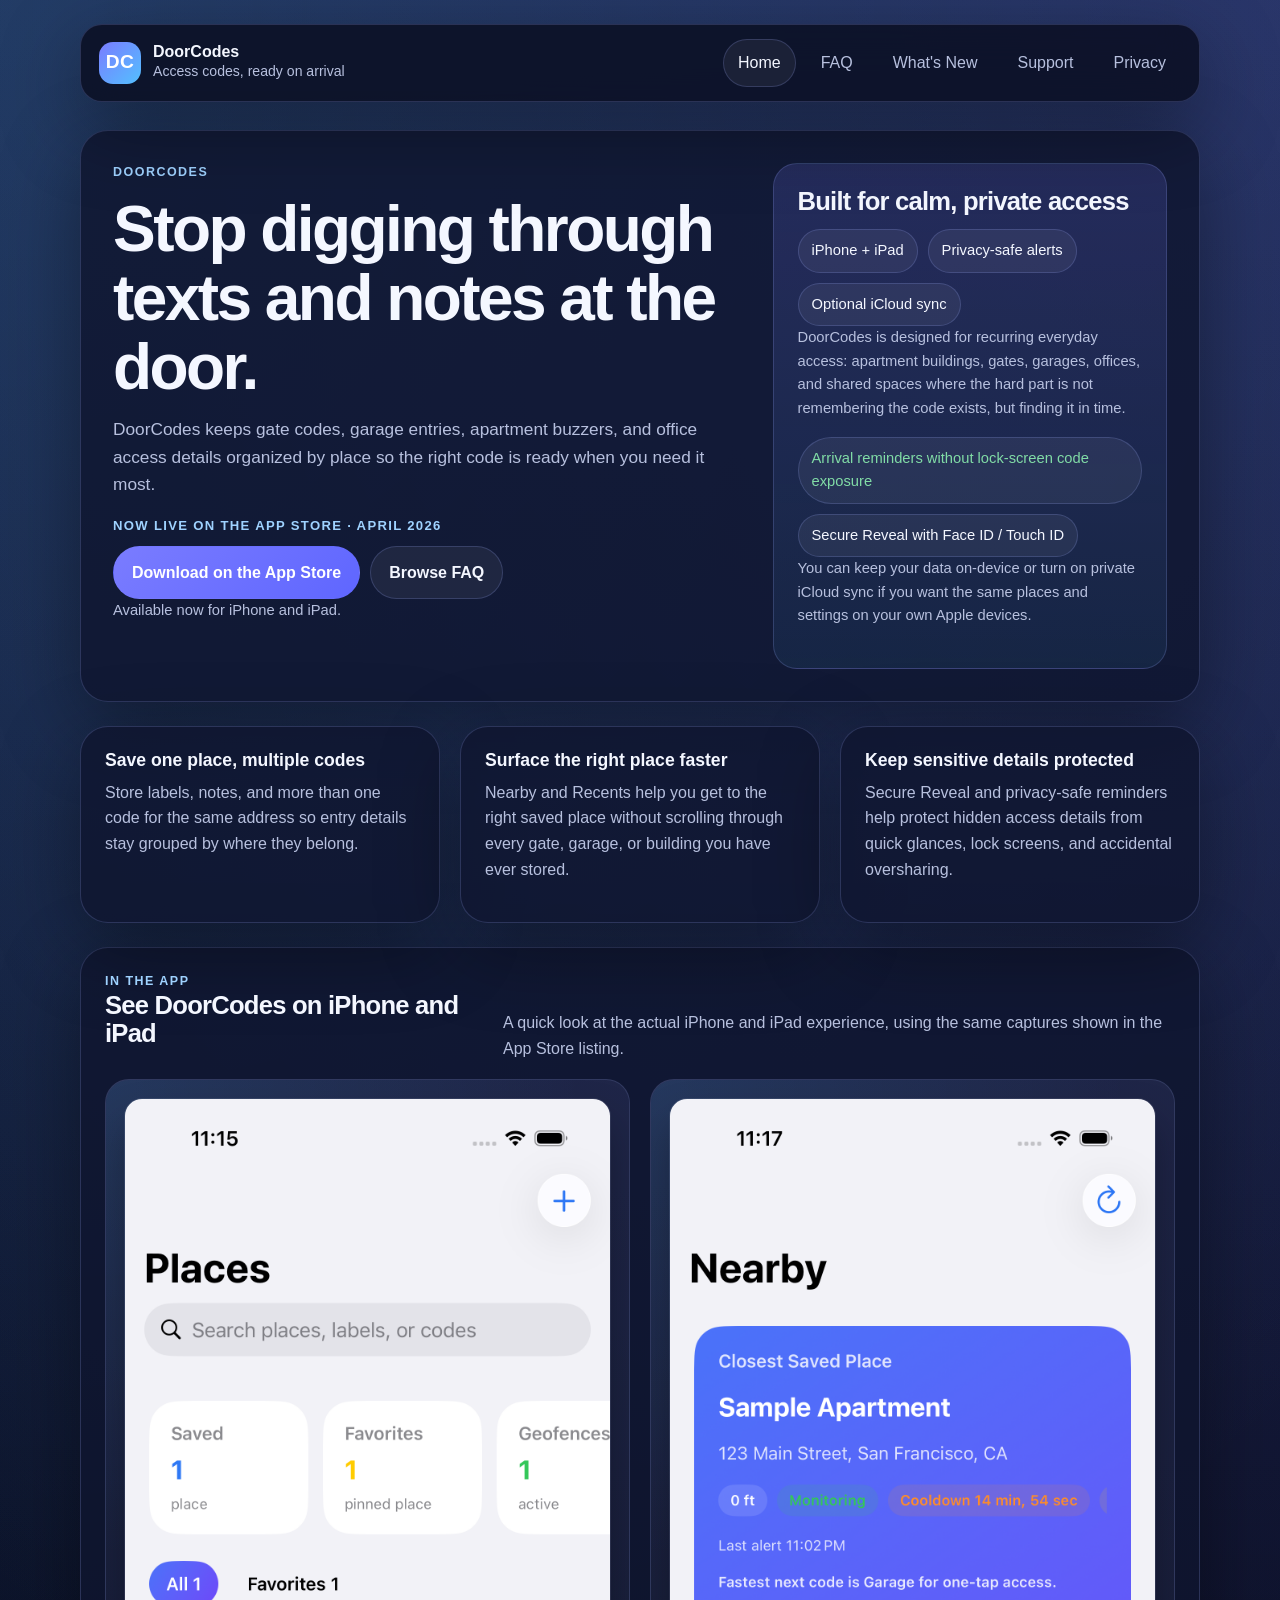
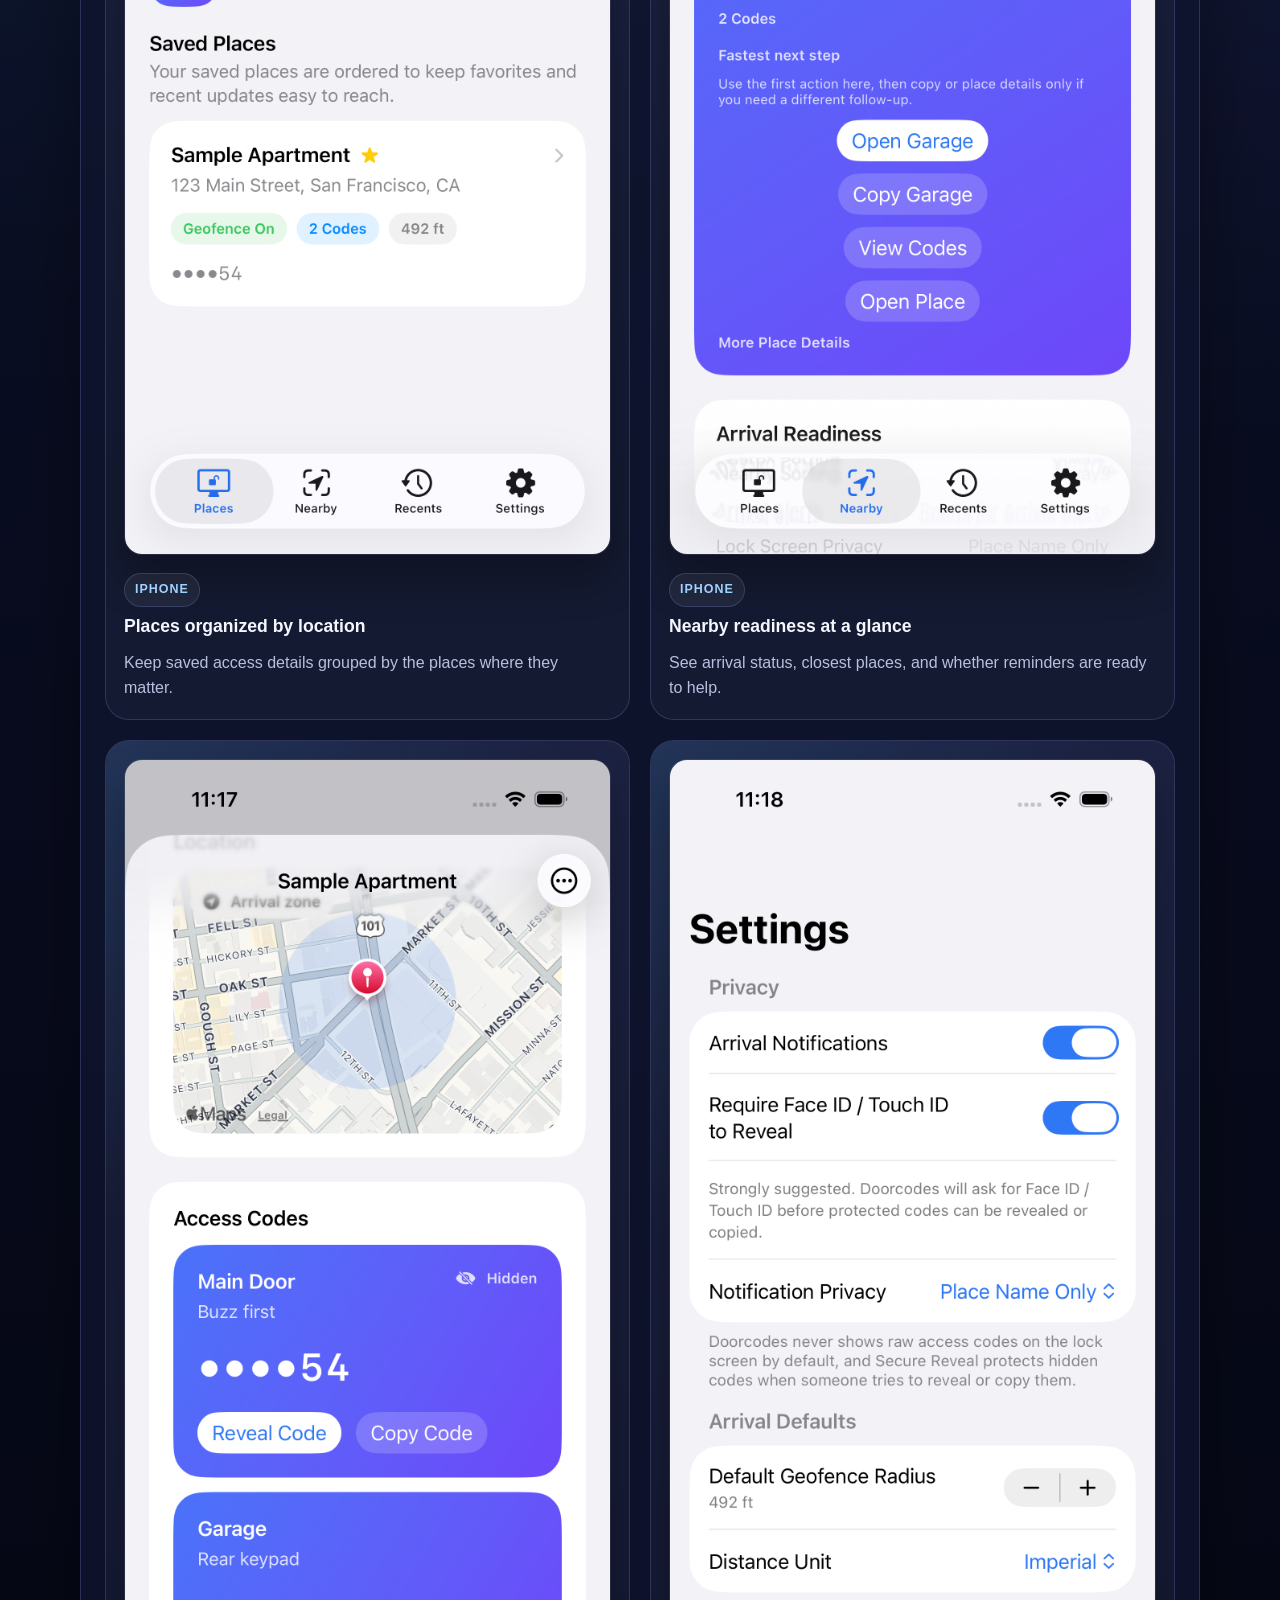
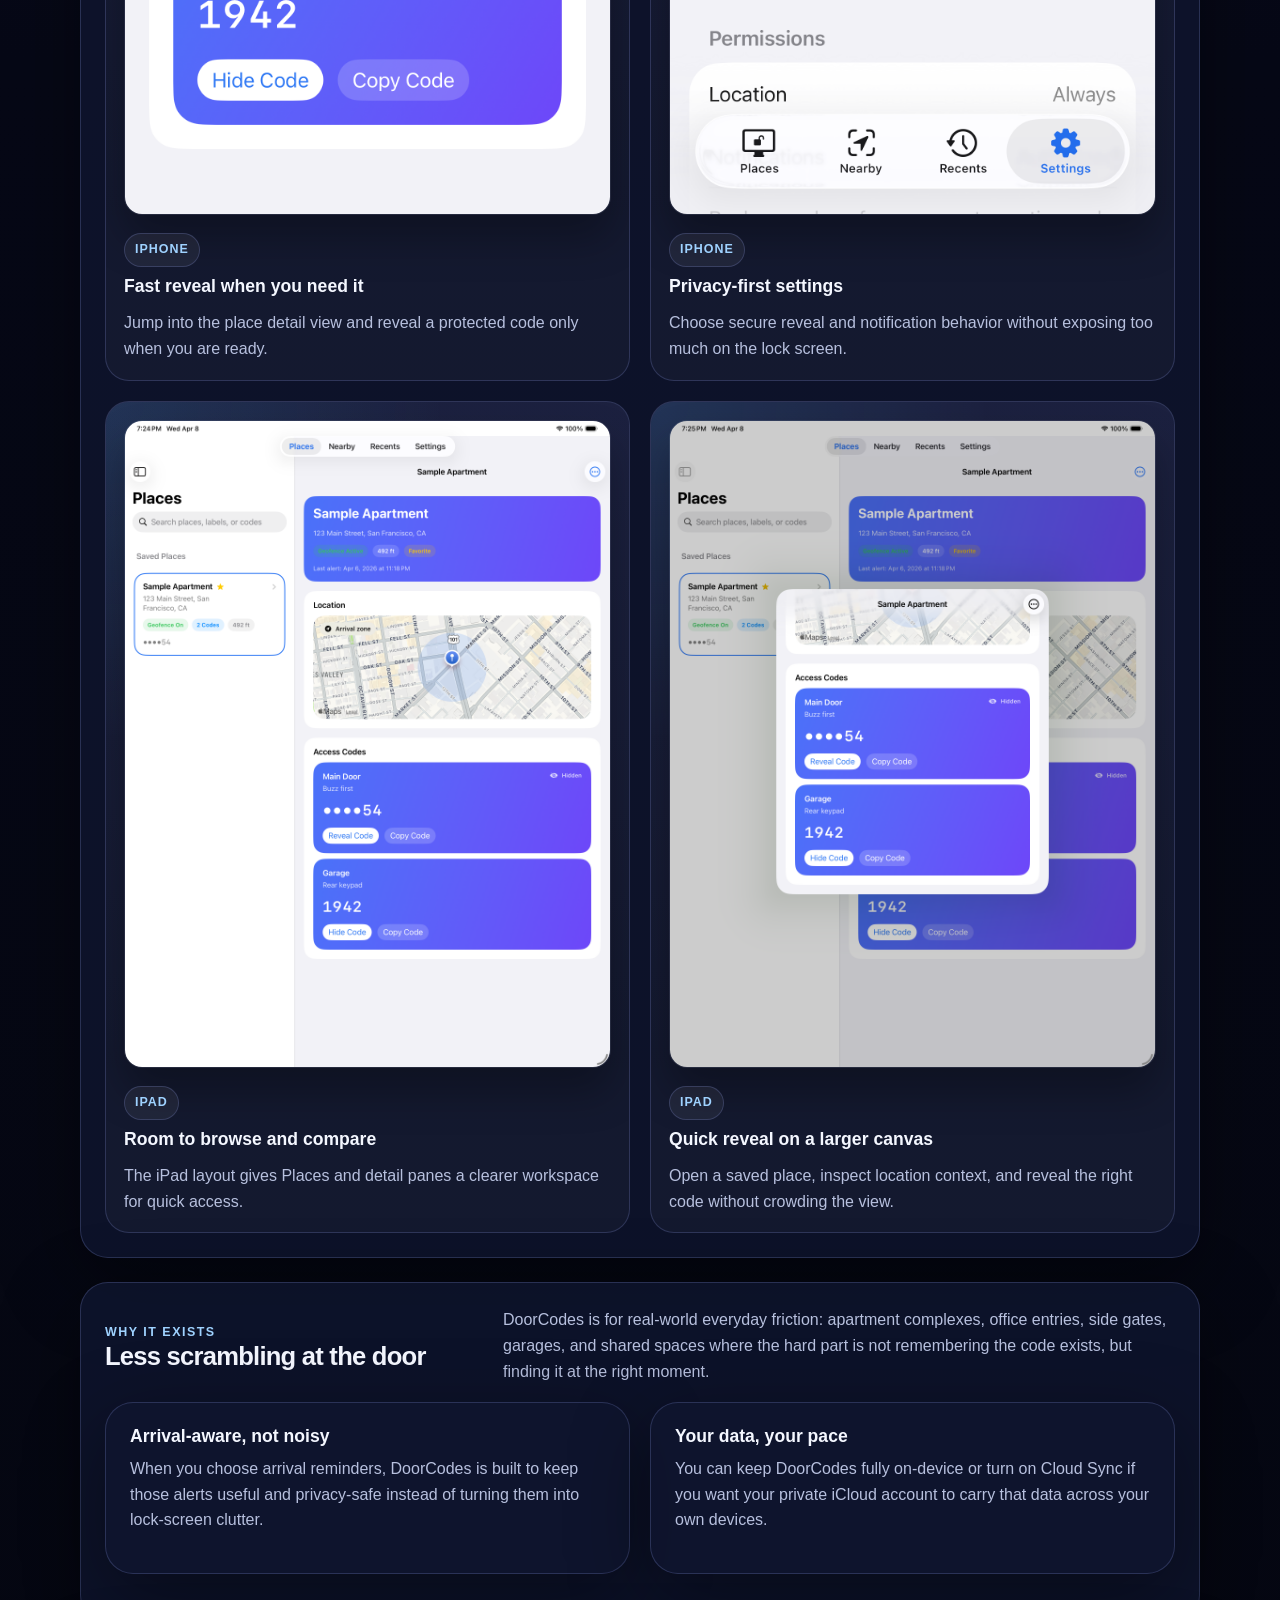
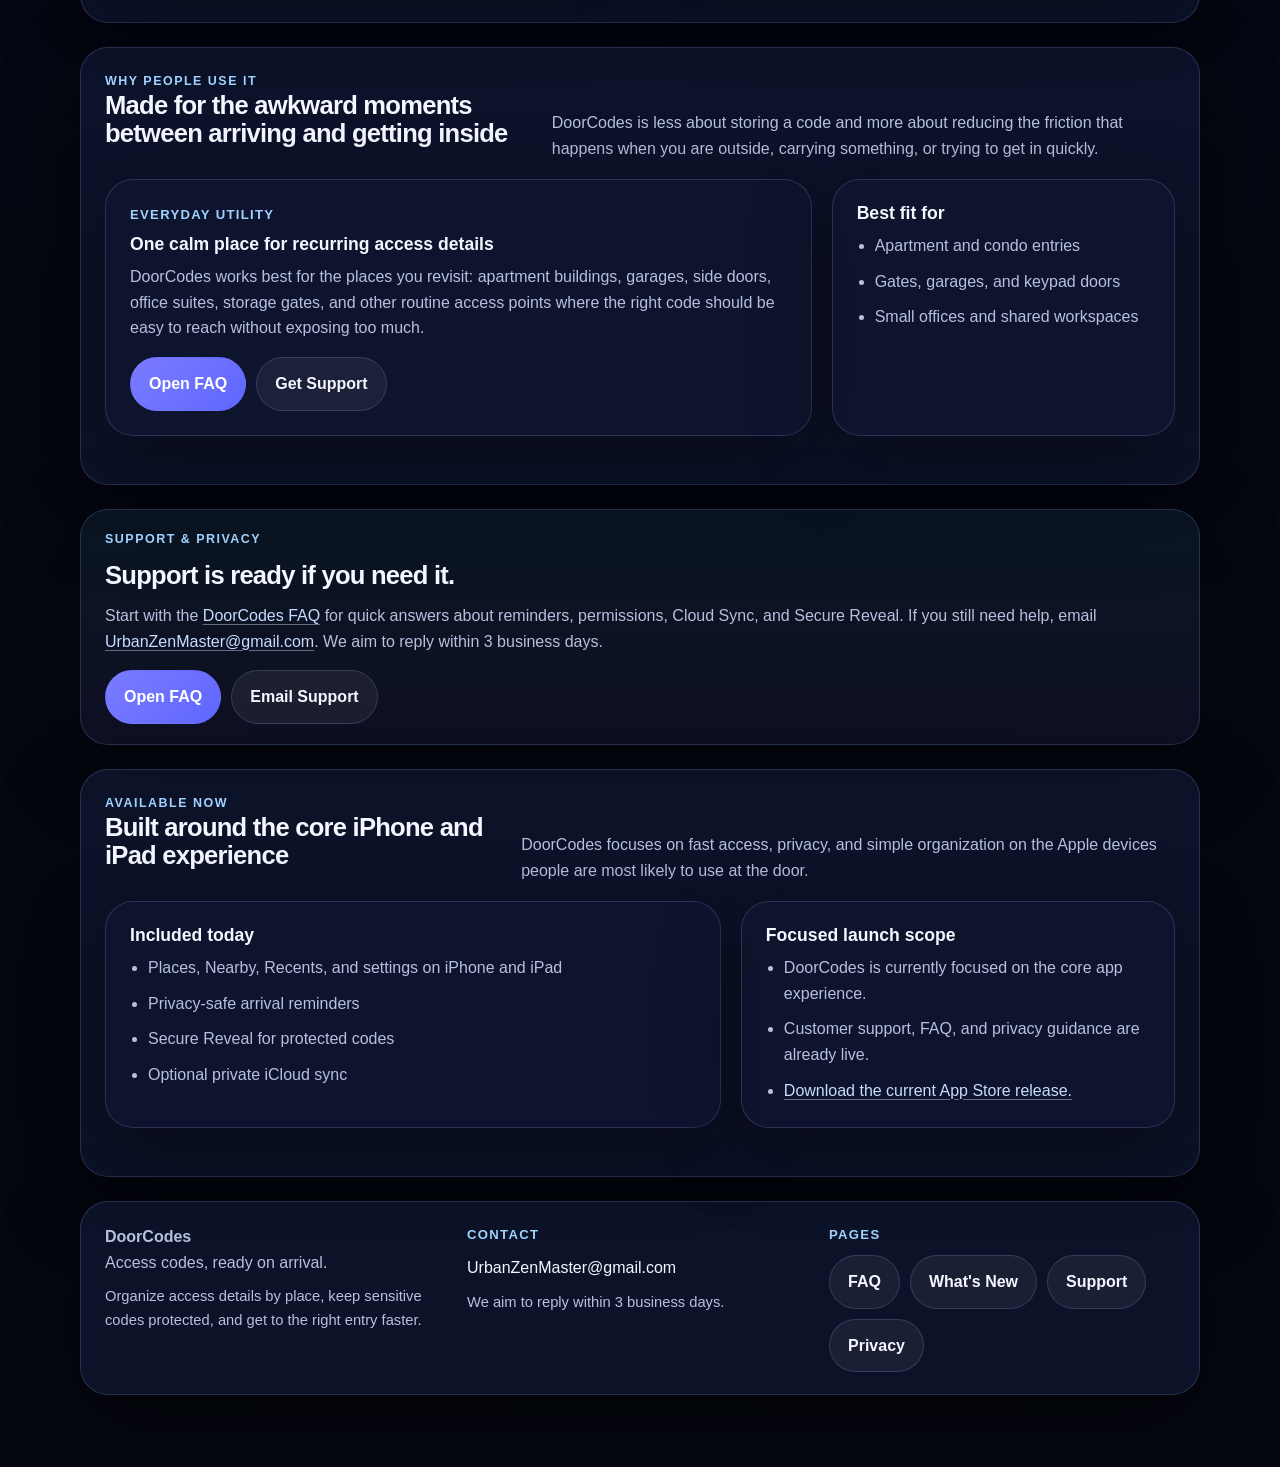
==== index.html @ 63d2d8e1 "Publish DoorCodes App Store go-live update" ====
<!doctype html>
<html lang="en">
<head>
  <meta charset="utf-8">
  <meta name="viewport" content="width=device-width, initial-scale=1">
  <meta name="description" content="DoorCodes keeps place-based access details ready when you arrive, with privacy-safe reminders, Secure Reveal, and optional private iCloud sync on iPhone and iPad.">
  <meta name="robots" content="index,follow">
  <meta name="theme-color" content="#060816">
  <link rel="canonical" href="https://doorcodesapp.com/">
  <link rel="icon" type="image/png" href="assets/doorcodes-favicon-512.png">
  <link rel="apple-touch-icon" href="assets/apple-touch-icon.png">
  <meta property="og:site_name" content="DoorCodes">
  <meta property="og:type" content="website">
  <meta property="og:title" content="DoorCodes | Access codes, ready on arrival">
  <meta property="og:description" content="Keep access codes ready on arrival with privacy-safe reminders, Secure Reveal, and optional private iCloud sync on iPhone and iPad.">
  <meta property="og:url" content="https://doorcodesapp.com/">
  <meta property="og:image" content="https://doorcodesapp.com/assets/doorcodes-social-preview.png">
  <meta property="og:image:alt" content="DoorCodes website preview art for the privacy-first access-code app.">
  <meta name="twitter:card" content="summary_large_image">
  <meta name="twitter:title" content="DoorCodes | Access codes, ready on arrival">
  <meta name="twitter:description" content="Keep access codes ready on arrival with privacy-safe reminders, Secure Reveal, and optional private iCloud sync on iPhone and iPad.">
  <meta name="twitter:image" content="https://doorcodesapp.com/assets/doorcodes-social-preview.png">
  <title>DoorCodes | Access codes, ready on arrival</title>
  <link rel="stylesheet" href="site.css">
</head>
<body>
  <div class="shell">
    <header class="topbar">
      <div class="brand">
        <div class="brand-mark">DC</div>
        <div class="brand-copy">
          <strong>DoorCodes</strong>
          <span>Access codes, ready on arrival</span>
        </div>
      </div>
      <nav class="nav" aria-label="Primary">
        <a class="active" href="index.html">Home</a>
        <a href="faq.html">FAQ</a>
        <a href="whats-new.html">What's New</a>
        <a href="support.html">Support</a>
        <a href="privacy.html">Privacy</a>
      </nav>
    </header>

    <main>
      <section class="hero">
        <div>
          <p class="eyebrow">DoorCodes</p>
          <h1>Stop digging through texts and notes at the door.</h1>
          <p class="lede">DoorCodes keeps gate codes, garage entries, apartment buzzers, and office access details organized by place so the right code is ready when you need it most.</p>
          <p class="release-label">Now live on the App Store · April 2026</p>
          <div class="button-row">
            <a class="button primary app-store-cta" href="https://apps.apple.com/us/app/doorcodes-vault/id6761863570">Download on the App Store</a>
            <a class="button secondary" href="faq.html">Browse FAQ</a>
          </div>
          <p class="cta-note small">Available now for iPhone and iPad.</p>
        </div>

        <aside class="hero-card">
          <h2>Built for calm, private access</h2>
          <div class="hero-badges">
            <span class="badge">iPhone + iPad</span>
            <span class="badge">Privacy-safe alerts</span>
            <span class="badge">Optional iCloud sync</span>
          </div>
          <p class="small">DoorCodes is designed for recurring everyday access: apartment buildings, gates, garages, offices, and shared spaces where the hard part is not remembering the code exists, but finding it in time.</p>
          <div class="pill-row">
            <span class="pill success">Arrival reminders without lock-screen code exposure</span>
            <span class="pill">Secure Reveal with Face ID / Touch ID</span>
          </div>
          <p class="small">You can keep your data on-device or turn on private iCloud sync if you want the same places and settings on your own Apple devices.</p>
        </aside>
      </section>

      <section class="grid" aria-label="Highlights">
        <article class="card span-4">
          <h3>Save one place, multiple codes</h3>
          <p>Store labels, notes, and more than one code for the same address so entry details stay grouped by where they belong.</p>
        </article>

        <article class="card span-4">
          <h3>Surface the right place faster</h3>
          <p>Nearby and Recents help you get to the right saved place without scrolling through every gate, garage, or building you have ever stored.</p>
        </article>

        <article class="card span-4">
          <h3>Keep sensitive details protected</h3>
          <p>Secure Reveal and privacy-safe reminders help protect hidden access details from quick glances, lock screens, and accidental oversharing.</p>
        </article>
      </section>

      <section class="section">
        <div class="section-header">
          <div>
            <p class="eyebrow">In The App</p>
            <h2>See DoorCodes on iPhone and iPad</h2>
          </div>
          <p>A quick look at the actual iPhone and iPad experience, using the same captures shown in the App Store listing.</p>
        </div>

        <div class="screenshot-grid" aria-label="DoorCodes app screenshots">
          <article class="screenshot-card">
            <div class="screenshot-frame">
              <img src="screenshots/iphone/iphone-places-list.png" alt="DoorCodes Places list on iPhone">
            </div>
            <div class="screenshot-meta">
              <span class="device-chip">iPhone</span>
              <h3>Places organized by location</h3>
              <p>Keep saved access details grouped by the places where they matter.</p>
            </div>
          </article>

          <article class="screenshot-card">
            <div class="screenshot-frame">
              <img src="screenshots/iphone/iphone-nearby-ready.png" alt="DoorCodes Nearby readiness screen on iPhone">
            </div>
            <div class="screenshot-meta">
              <span class="device-chip">iPhone</span>
              <h3>Nearby readiness at a glance</h3>
              <p>See arrival status, closest places, and whether reminders are ready to help.</p>
            </div>
          </article>

          <article class="screenshot-card">
            <div class="screenshot-frame">
              <img src="screenshots/iphone/iphone-place-detail-quick-reveal.png" alt="DoorCodes place detail reveal screen on iPhone">
            </div>
            <div class="screenshot-meta">
              <span class="device-chip">iPhone</span>
              <h3>Fast reveal when you need it</h3>
              <p>Jump into the place detail view and reveal a protected code only when you are ready.</p>
            </div>
          </article>

          <article class="screenshot-card">
            <div class="screenshot-frame">
              <img src="screenshots/iphone/iphone-settings-privacy.png" alt="DoorCodes privacy settings on iPhone">
            </div>
            <div class="screenshot-meta">
              <span class="device-chip">iPhone</span>
              <h3>Privacy-first settings</h3>
              <p>Choose secure reveal and notification behavior without exposing too much on the lock screen.</p>
            </div>
          </article>

          <article class="screenshot-card">
            <div class="screenshot-frame">
              <img src="screenshots/ipad/ipad-places-workspace.png" alt="DoorCodes Places workspace on iPad">
            </div>
            <div class="screenshot-meta">
              <span class="device-chip">iPad</span>
              <h3>Room to browse and compare</h3>
              <p>The iPad layout gives Places and detail panes a clearer workspace for quick access.</p>
            </div>
          </article>

          <article class="screenshot-card">
            <div class="screenshot-frame">
              <img src="screenshots/ipad/ipad-place-detail-quick-reveal.png" alt="DoorCodes place detail on iPad">
            </div>
            <div class="screenshot-meta">
              <span class="device-chip">iPad</span>
              <h3>Quick reveal on a larger canvas</h3>
              <p>Open a saved place, inspect location context, and reveal the right code without crowding the view.</p>
            </div>
          </article>
        </div>
      </section>

      <section class="section">
        <div class="section-header">
          <div>
            <p class="eyebrow">Why It Exists</p>
            <h2>Less scrambling at the door</h2>
          </div>
          <p>DoorCodes is for real-world everyday friction: apartment complexes, office entries, side gates, garages, and shared spaces where the hard part is not remembering the code exists, but finding it at the right moment.</p>
        </div>
        <div class="grid">
          <article class="card span-6">
            <h3>Arrival-aware, not noisy</h3>
            <p>When you choose arrival reminders, DoorCodes is built to keep those alerts useful and privacy-safe instead of turning them into lock-screen clutter.</p>
          </article>
          <article class="card span-6">
            <h3>Your data, your pace</h3>
            <p>You can keep DoorCodes fully on-device or turn on Cloud Sync if you want your private iCloud account to carry that data across your own devices.</p>
          </article>
        </div>
      </section>

      <section class="section">
        <div class="section-header">
          <div>
            <p class="eyebrow">Why People Use It</p>
            <h2>Made for the awkward moments between arriving and getting inside</h2>
          </div>
          <p>DoorCodes is less about storing a code and more about reducing the friction that happens when you are outside, carrying something, or trying to get in quickly.</p>
        </div>
        <div class="grid">
          <article class="card span-8">
            <p class="release-label">Everyday Utility</p>
            <h3>One calm place for recurring access details</h3>
            <p>DoorCodes works best for the places you revisit: apartment buildings, garages, side doors, office suites, storage gates, and other routine access points where the right code should be easy to reach without exposing too much.</p>
            <div class="button-row">
              <a class="button primary" href="faq.html">Open FAQ</a>
              <a class="button secondary" href="support.html">Get Support</a>
            </div>
          </article>
          <article class="card span-4">
            <h3>Best fit for</h3>
            <ul>
              <li>Apartment and condo entries</li>
              <li>Gates, garages, and keypad doors</li>
              <li>Small offices and shared workspaces</li>
            </ul>
          </article>
        </div>
      </section>

      <section class="callout">
        <p class="eyebrow">Support & Privacy</p>
        <h2>Support is ready if you need it.</h2>
        <p>Start with the <a class="inline-link" href="faq.html">DoorCodes FAQ</a> for quick answers about reminders, permissions, Cloud Sync, and Secure Reveal. If you still need help, email <a class="inline-link" href="mailto:UrbanZenMaster@gmail.com?subject=DoorCodes%20Support">UrbanZenMaster@gmail.com</a>. We aim to reply within 3 business days.</p>
        <div class="button-row">
          <a class="button primary" href="faq.html">Open FAQ</a>
          <a class="button secondary" href="mailto:UrbanZenMaster@gmail.com?subject=DoorCodes%20Support">Email Support</a>
        </div>
      </section>

      <section class="section">
        <div class="section-header">
          <div>
            <p class="eyebrow">Available Now</p>
            <h2>Built around the core iPhone and iPad experience</h2>
          </div>
          <p>DoorCodes focuses on fast access, privacy, and simple organization on the Apple devices people are most likely to use at the door.</p>
        </div>
        <div class="grid">
          <article class="card span-7">
            <h3>Included today</h3>
            <ul>
              <li>Places, Nearby, Recents, and settings on iPhone and iPad</li>
              <li>Privacy-safe arrival reminders</li>
              <li>Secure Reveal for protected codes</li>
              <li>Optional private iCloud sync</li>
            </ul>
          </article>

          <article class="card span-5">
            <h3>Focused launch scope</h3>
            <ul>
              <li>DoorCodes is currently focused on the core app experience.</li>
              <li>Customer support, FAQ, and privacy guidance are already live.</li>
              <li><a class="inline-link" href="https://apps.apple.com/us/app/doorcodes-vault/id6761863570">Download the current App Store release.</a></li>
            </ul>
          </article>
        </div>
      </section>
    </main>

    <footer class="footer">
      <div class="footer-block">
        <p><strong>DoorCodes</strong><br><span class="muted">Access codes, ready on arrival.</span></p>
        <p class="small footer-note">Organize access details by place, keep sensitive codes protected, and get to the right entry faster.</p>
      </div>
      <div class="footer-block">
        <p class="footer-title">Contact</p>
        <a class="footer-link" href="mailto:UrbanZenMaster@gmail.com?subject=DoorCodes%20Support">UrbanZenMaster@gmail.com</a>
        <p class="small muted">We aim to reply within 3 business days.</p>
      </div>
      <div class="footer-block">
        <p class="footer-title">Pages</p>
        <div class="meta-row">
          <a class="button secondary" href="faq.html">FAQ</a>
          <a class="button secondary" href="whats-new.html">What's New</a>
          <a class="button secondary" href="support.html">Support</a>
          <a class="button secondary" href="privacy.html">Privacy</a>
        </div>
      </div>
    </footer>
  </div>
</body>
</html>
---- site.css ----
:root {
  color-scheme: dark;
  --bg: #060816;
  --bg-accent: #0f1633;
  --surface: rgba(15, 21, 47, 0.82);
  --surface-strong: rgba(19, 27, 58, 0.96);
  --surface-soft: rgba(255, 255, 255, 0.06);
  --text: #f4f7ff;
  --muted: #b7c0de;
  --accent: #7a7cff;
  --accent-strong: #5f66ff;
  --accent-soft: rgba(122, 124, 255, 0.18);
  --border: rgba(156, 170, 255, 0.2);
  --success: #81dca6;
  --shadow: 0 24px 80px rgba(0, 0, 0, 0.38);
}

* {
  box-sizing: border-box;
}

html {
  scroll-behavior: smooth;
}

body {
  margin: 0;
  min-height: 100vh;
  font-family: "SF Pro Text", "Helvetica Neue", Helvetica, Arial, sans-serif;
  line-height: 1.6;
  color: var(--text);
  background:
    radial-gradient(circle at top left, rgba(82, 194, 255, 0.18), transparent 30%),
    radial-gradient(circle at top right, rgba(122, 124, 255, 0.22), transparent 32%),
    linear-gradient(180deg, var(--bg-accent) 0%, var(--bg) 52%, #05070f 100%);
}

a {
  color: inherit;
  text-decoration: none;
}

a.inline-link {
  color: #c8dcff;
  text-decoration: underline;
  text-decoration-color: rgba(200, 220, 255, 0.45);
  text-underline-offset: 0.16em;
}

img {
  max-width: 100%;
  display: block;
}

.shell {
  width: min(1120px, calc(100% - 32px));
  margin: 0 auto;
  padding: 24px 0 72px;
}

.topbar {
  position: sticky;
  top: 16px;
  z-index: 10;
  display: flex;
  align-items: center;
  justify-content: space-between;
  gap: 16px;
  margin-bottom: 28px;
  padding: 14px 18px;
  border: 1px solid var(--border);
  border-radius: 22px;
  background: rgba(9, 13, 31, 0.82);
  backdrop-filter: blur(18px);
  box-shadow: var(--shadow);
}

.brand {
  display: flex;
  align-items: center;
  gap: 12px;
  min-width: 0;
}

.brand-mark {
  display: grid;
  place-items: center;
  width: 42px;
  height: 42px;
  border-radius: 14px;
  background: linear-gradient(135deg, var(--accent) 0%, #53c0ff 100%);
  color: white;
  font-size: 1.2rem;
  font-weight: 800;
  letter-spacing: 0.02em;
}

.brand-copy {
  min-width: 0;
}

.brand-copy strong {
  display: block;
  font-size: 1rem;
  line-height: 1.1;
}

.brand-copy span {
  display: block;
  color: var(--muted);
  font-size: 0.88rem;
}

.nav {
  display: flex;
  flex-wrap: wrap;
  gap: 10px;
}

.nav a {
  padding: 10px 14px;
  border-radius: 999px;
  border: 1px solid transparent;
  color: var(--muted);
  transition: 0.18s ease;
}

.nav a.active,
.nav a:hover {
  color: var(--text);
  border-color: var(--border);
  background: var(--surface-soft);
}

.hero,
.section,
.callout,
.card,
.footer {
  border: 1px solid var(--border);
  border-radius: 28px;
  background: var(--surface);
  box-shadow: var(--shadow);
}

.hero {
  display: grid;
  grid-template-columns: minmax(0, 1.45fr) minmax(300px, 0.9fr);
  gap: 24px;
  padding: 32px;
  margin-bottom: 24px;
}

.eyebrow {
  margin: 0 0 12px;
  color: #9fd2ff;
  font-size: 0.78rem;
  font-weight: 700;
  letter-spacing: 0.12em;
  text-transform: uppercase;
}

h1,
h2,
h3 {
  margin: 0 0 14px;
  line-height: 1.08;
}

h1 {
  font-size: clamp(2.4rem, 5vw, 4.6rem);
  letter-spacing: -0.04em;
}

h2 {
  font-size: clamp(1.6rem, 2vw, 2.2rem);
  letter-spacing: -0.03em;
}

h3 {
  font-size: 1.1rem;
}

p {
  margin: 0 0 16px;
  color: var(--muted);
}

.lede {
  font-size: 1.08rem;
  max-width: 48rem;
}

.hero-card,
.card,
.section {
  padding: 24px;
}

.hero-card {
  border-radius: 24px;
  background: linear-gradient(180deg, rgba(122, 124, 255, 0.18), rgba(82, 194, 255, 0.08));
  border: 1px solid var(--border);
}

.hero-badges,
.button-row,
.meta-row,
.pill-row {
  display: flex;
  flex-wrap: wrap;
  gap: 10px;
}

.badge,
.pill {
  display: inline-flex;
  align-items: center;
  gap: 8px;
  padding: 9px 13px;
  border-radius: 999px;
  border: 1px solid var(--border);
  background: var(--surface-soft);
  color: var(--text);
  font-size: 0.92rem;
}

.pill.success {
  color: var(--success);
}

.button {
  display: inline-flex;
  align-items: center;
  justify-content: center;
  padding: 13px 18px;
  border-radius: 999px;
  border: 1px solid var(--border);
  font-weight: 700;
  transition: 0.18s ease;
}

.button.primary {
  background: linear-gradient(135deg, var(--accent) 0%, var(--accent-strong) 100%);
  border-color: transparent;
  color: white;
}

.button.button-disabled {
  cursor: default;
  opacity: 0.72;
  pointer-events: none;
  user-select: none;
  box-shadow: inset 0 0 0 1px rgba(255, 255, 255, 0.14);
}

.button.secondary {
  background: var(--surface-soft);
  color: var(--text);
}

.button:hover {
  transform: translateY(-1px);
}

.grid {
  display: grid;
  grid-template-columns: repeat(12, minmax(0, 1fr));
  gap: 20px;
  margin-bottom: 24px;
}

.span-4 { grid-column: span 4; }
.span-5 { grid-column: span 5; }
.span-6 { grid-column: span 6; }
.span-7 { grid-column: span 7; }
.span-8 { grid-column: span 8; }
.span-12 { grid-column: span 12; }

.section {
  margin-bottom: 24px;
}

.section-header {
  display: flex;
  align-items: flex-end;
  justify-content: space-between;
  gap: 16px;
  margin-bottom: 18px;
}

.section-header p {
  max-width: 42rem;
  margin-bottom: 0;
}

.cta-note {
  max-width: 46rem;
}

.release-label {
  margin: 0 0 10px;
  color: #9fd2ff;
  font-size: 0.82rem;
  font-weight: 700;
  letter-spacing: 0.1em;
  text-transform: uppercase;
}

.card h3 {
  margin-bottom: 10px;
}

ul {
  margin: 0;
  padding-left: 18px;
  color: var(--muted);
}

li + li {
  margin-top: 10px;
}

.meta-list {
  display: grid;
  gap: 12px;
}

.meta-item {
  padding: 14px 16px;
  border-radius: 18px;
  border: 1px solid var(--border);
  background: rgba(255, 255, 255, 0.04);
}

.meta-item strong {
  display: block;
  margin-bottom: 4px;
  color: var(--text);
}

.screenshot-grid {
  display: grid;
  grid-template-columns: repeat(2, minmax(0, 1fr));
  gap: 20px;
}

.screenshot-card {
  border: 1px solid var(--border);
  border-radius: 24px;
  background: rgba(255, 255, 255, 0.03);
  overflow: hidden;
}

.screenshot-frame {
  padding: 18px 18px 0;
  background:
    radial-gradient(circle at top left, rgba(82, 194, 255, 0.12), transparent 40%),
    linear-gradient(180deg, rgba(122, 124, 255, 0.08), rgba(7, 10, 22, 0.02));
}

.screenshot-frame img {
  width: 100%;
  border-radius: 18px;
  border: 1px solid rgba(255, 255, 255, 0.08);
  box-shadow: 0 24px 40px rgba(0, 0, 0, 0.28);
}

.screenshot-meta {
  padding: 18px;
}

.screenshot-meta p {
  margin-bottom: 0;
}

.device-chip {
  display: inline-flex;
  align-items: center;
  margin-bottom: 10px;
  padding: 6px 10px;
  border-radius: 999px;
  border: 1px solid var(--border);
  background: var(--surface-soft);
  color: #9fd2ff;
  font-size: 0.78rem;
  font-weight: 700;
  letter-spacing: 0.08em;
  text-transform: uppercase;
}

.footer {
  padding: 22px 24px;
  display: grid;
  grid-template-columns: repeat(3, minmax(0, 1fr));
  gap: 16px;
}

.footer p {
  margin: 0;
}

.footer-block {
  display: grid;
  gap: 10px;
  align-content: start;
}

.footer-title {
  color: #9fd2ff;
  font-size: 0.82rem;
  font-weight: 700;
  letter-spacing: 0.1em;
  text-transform: uppercase;
}

.footer-link {
  color: var(--text);
  word-break: break-word;
}

.footer-note {
  max-width: 28rem;
}

.muted {
  color: var(--muted);
}

.small {
  font-size: 0.92rem;
}

.callout {
  padding: 20px 24px;
  margin-bottom: 24px;
  background: linear-gradient(180deg, rgba(82, 194, 255, 0.08), rgba(122, 124, 255, 0.08));
}

code {
  font-family: ui-monospace, SFMono-Regular, Menlo, Monaco, Consolas, monospace;
  font-size: 0.95em;
  color: #dce4ff;
}

@media (max-width: 900px) {
  .hero {
    grid-template-columns: 1fr;
  }

  .screenshot-grid {
    grid-template-columns: 1fr;
  }

  .span-4,
  .span-5,
  .span-6,
  .span-7,
  .span-8 {
    grid-column: span 12;
  }

  .topbar {
    position: static;
  }

  .footer {
    grid-template-columns: 1fr;
  }
}

@media (max-width: 620px) {
  .shell {
    width: min(100% - 20px, 1120px);
    padding-top: 12px;
  }

  .topbar {
    flex-direction: column;
    align-items: stretch;
    gap: 18px;
  }

  .brand {
    width: 100%;
  }

  .nav {
    display: grid;
    grid-template-columns: repeat(auto-fit, minmax(120px, 1fr));
    gap: 8px;
    width: 100%;
  }

  .nav a {
    display: flex;
    align-items: center;
    justify-content: center;
    min-height: 46px;
    text-align: center;
  }

  .topbar,
  .hero,
  .section,
  .callout,
  .footer {
    border-radius: 22px;
  }

  .hero,
  .section,
  .card,
  .hero-card,
  .callout,
  .footer {
    padding: 20px;
  }

  h1 {
    font-size: clamp(2.1rem, 11vw, 3.2rem);
  }
}
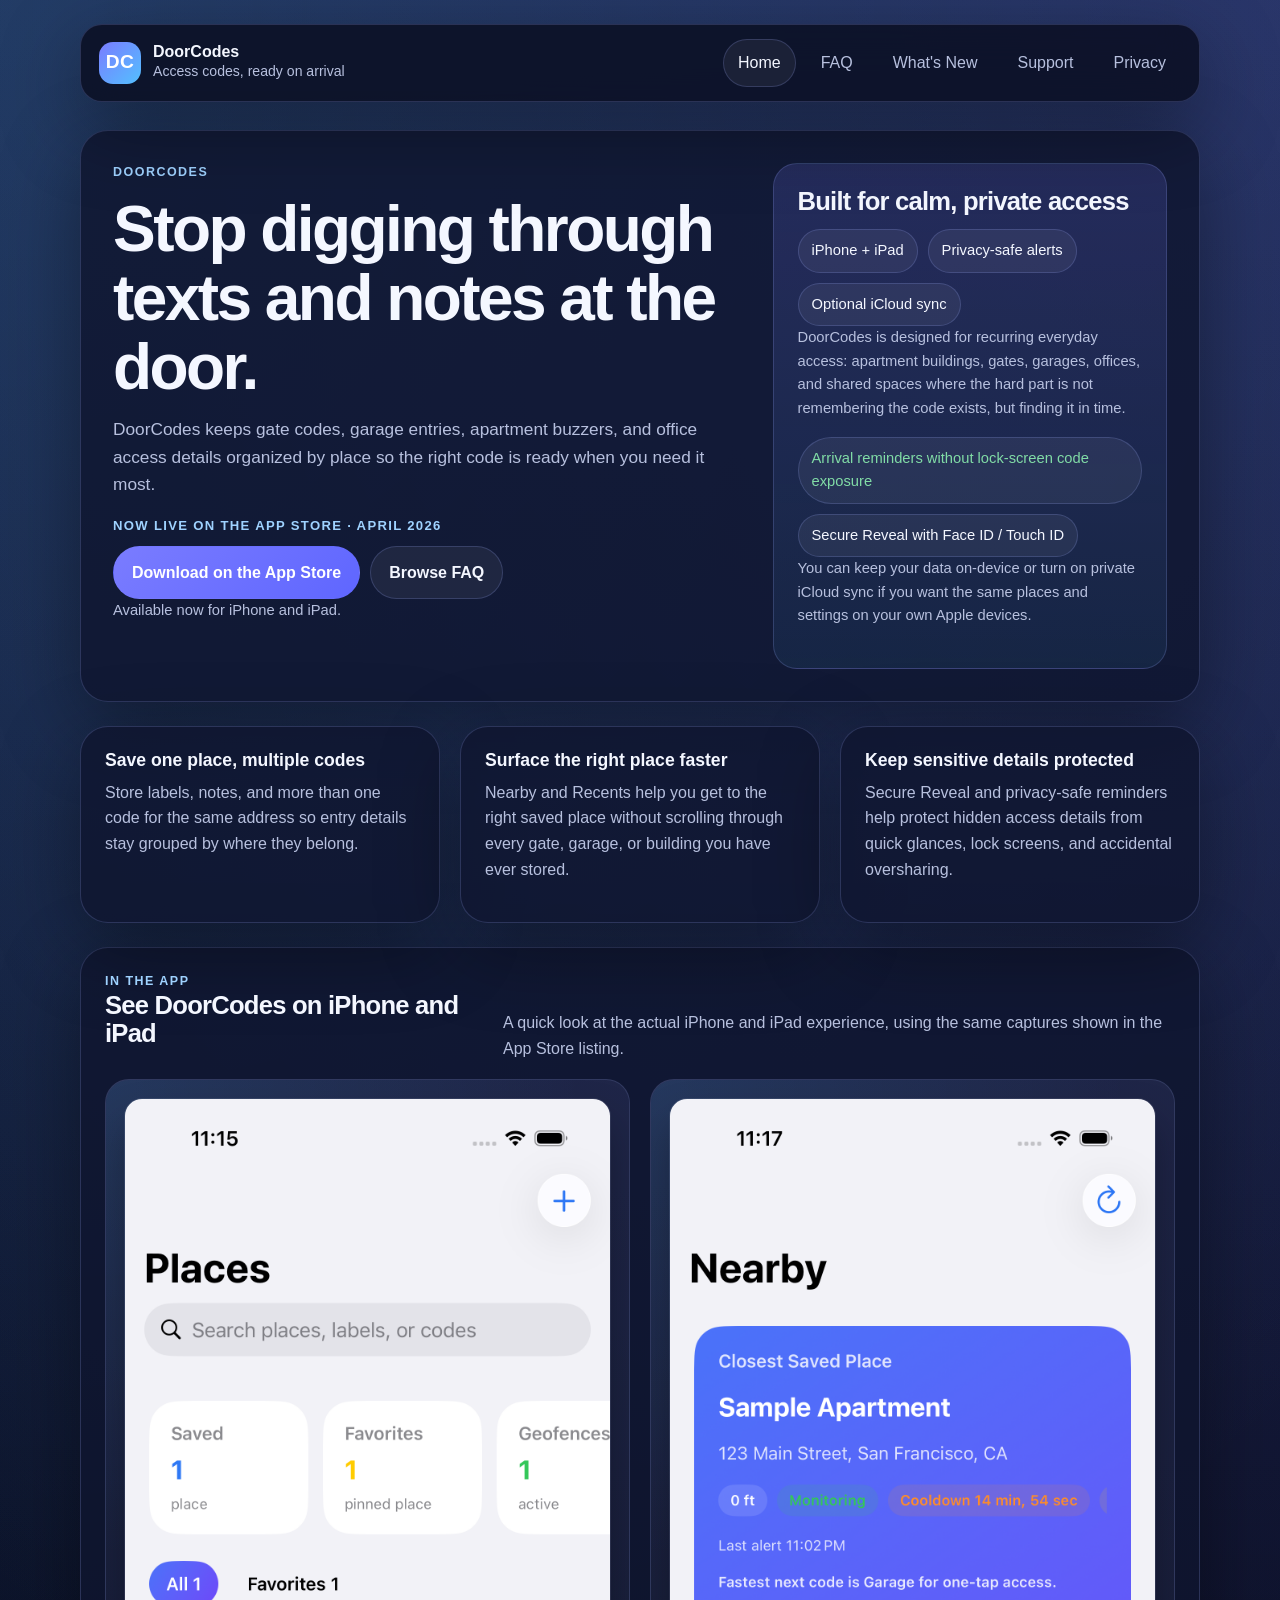
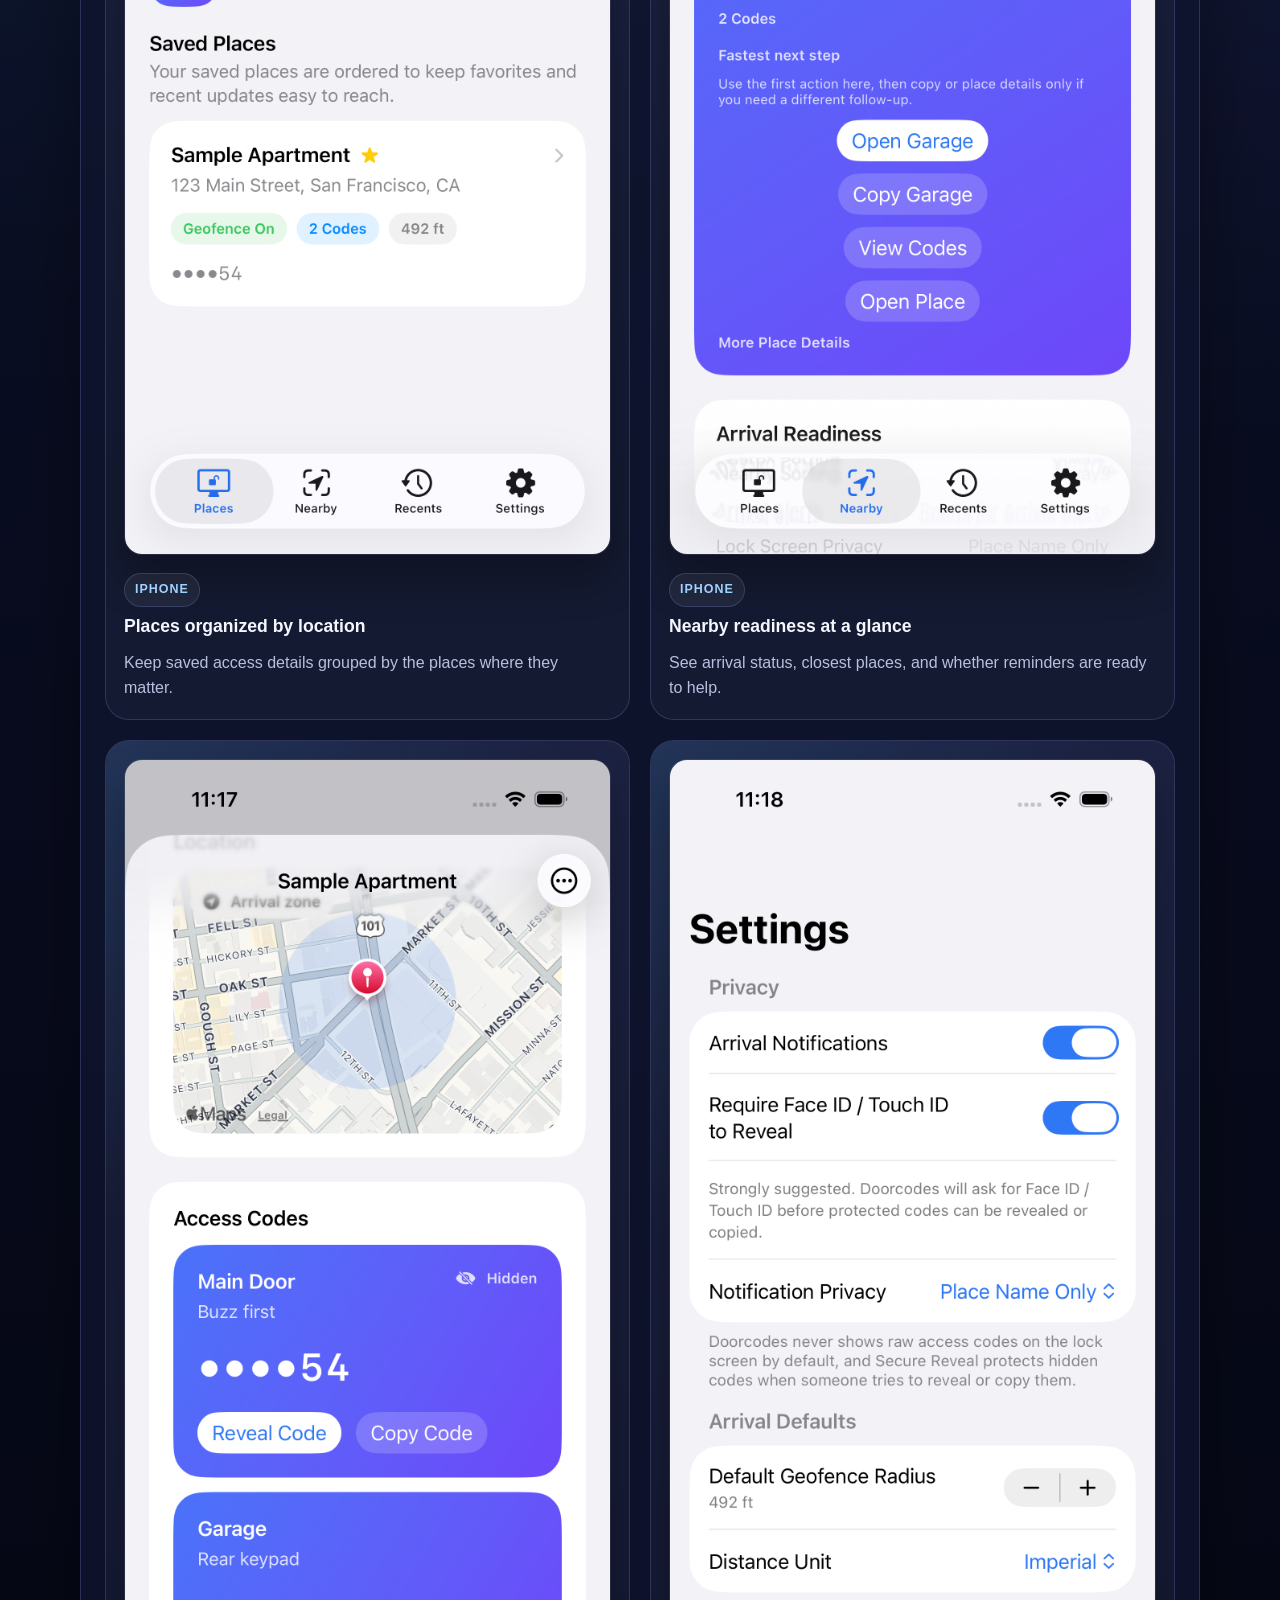
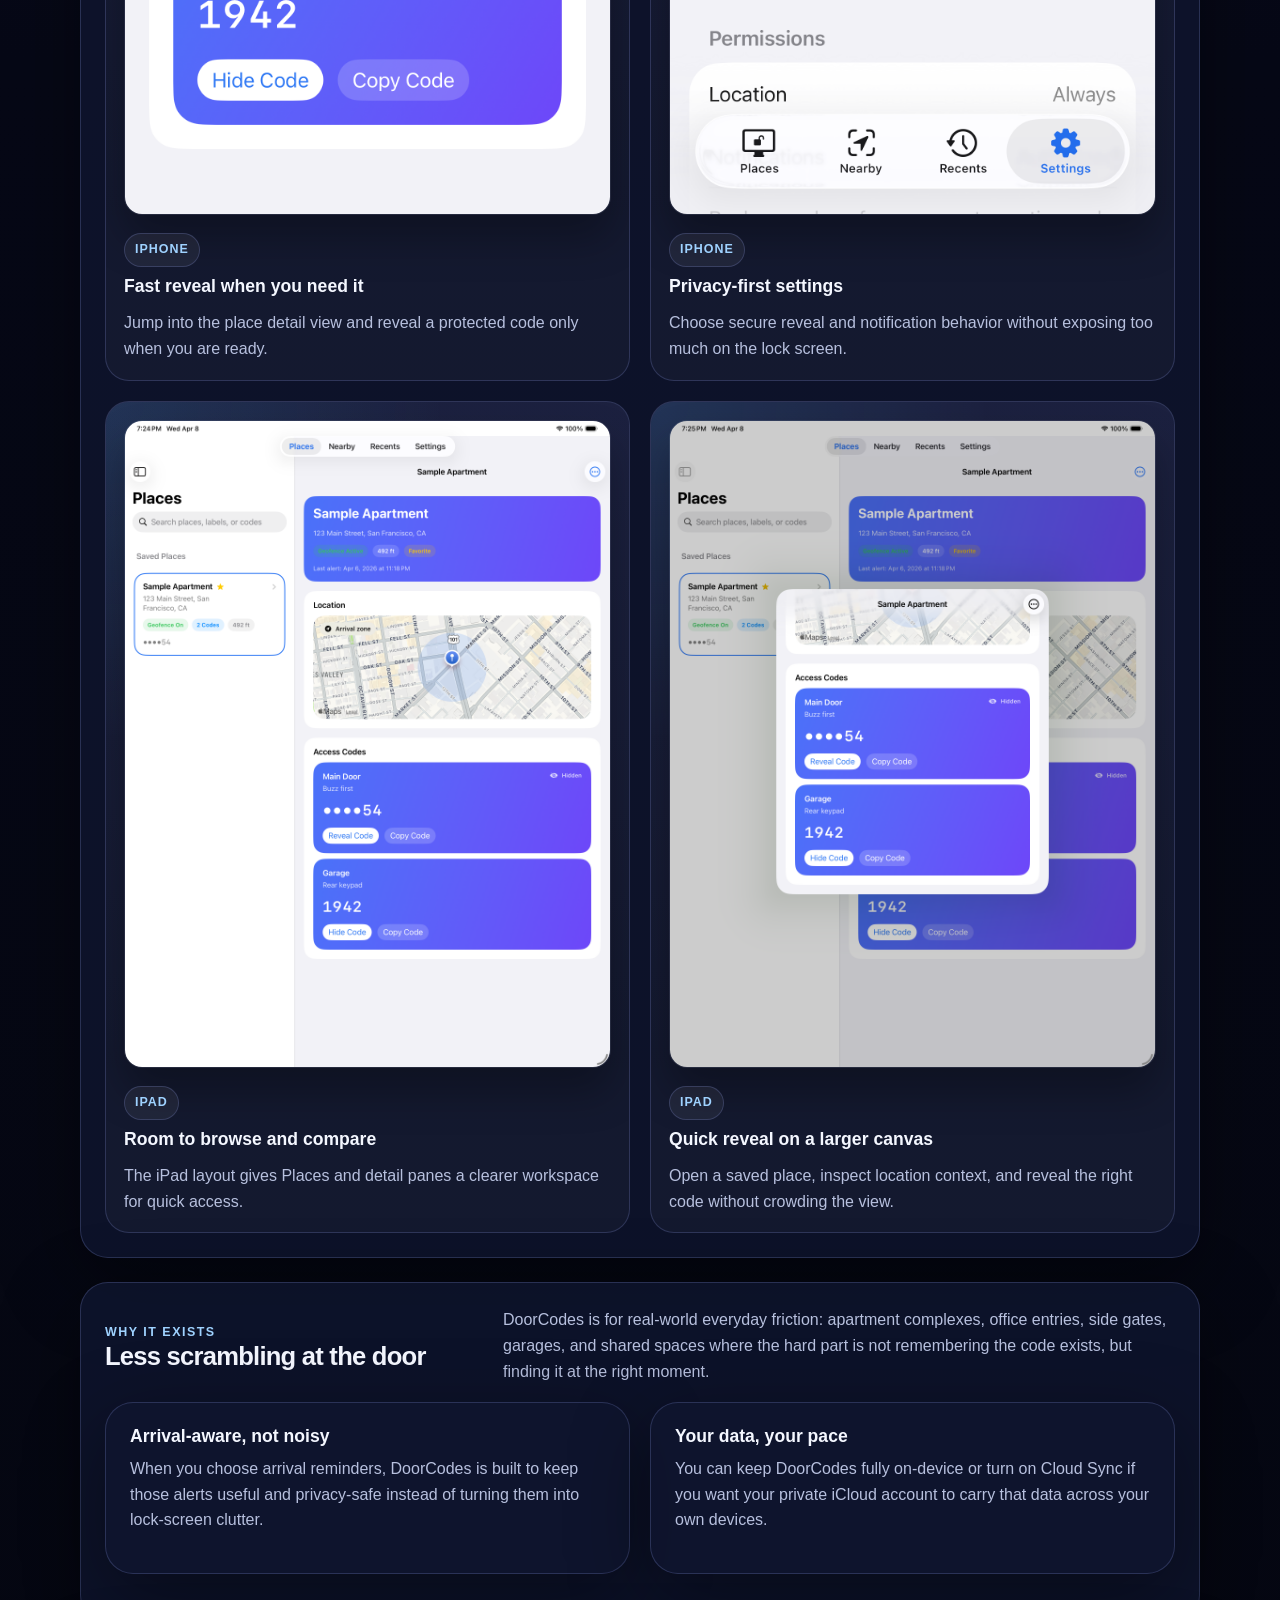
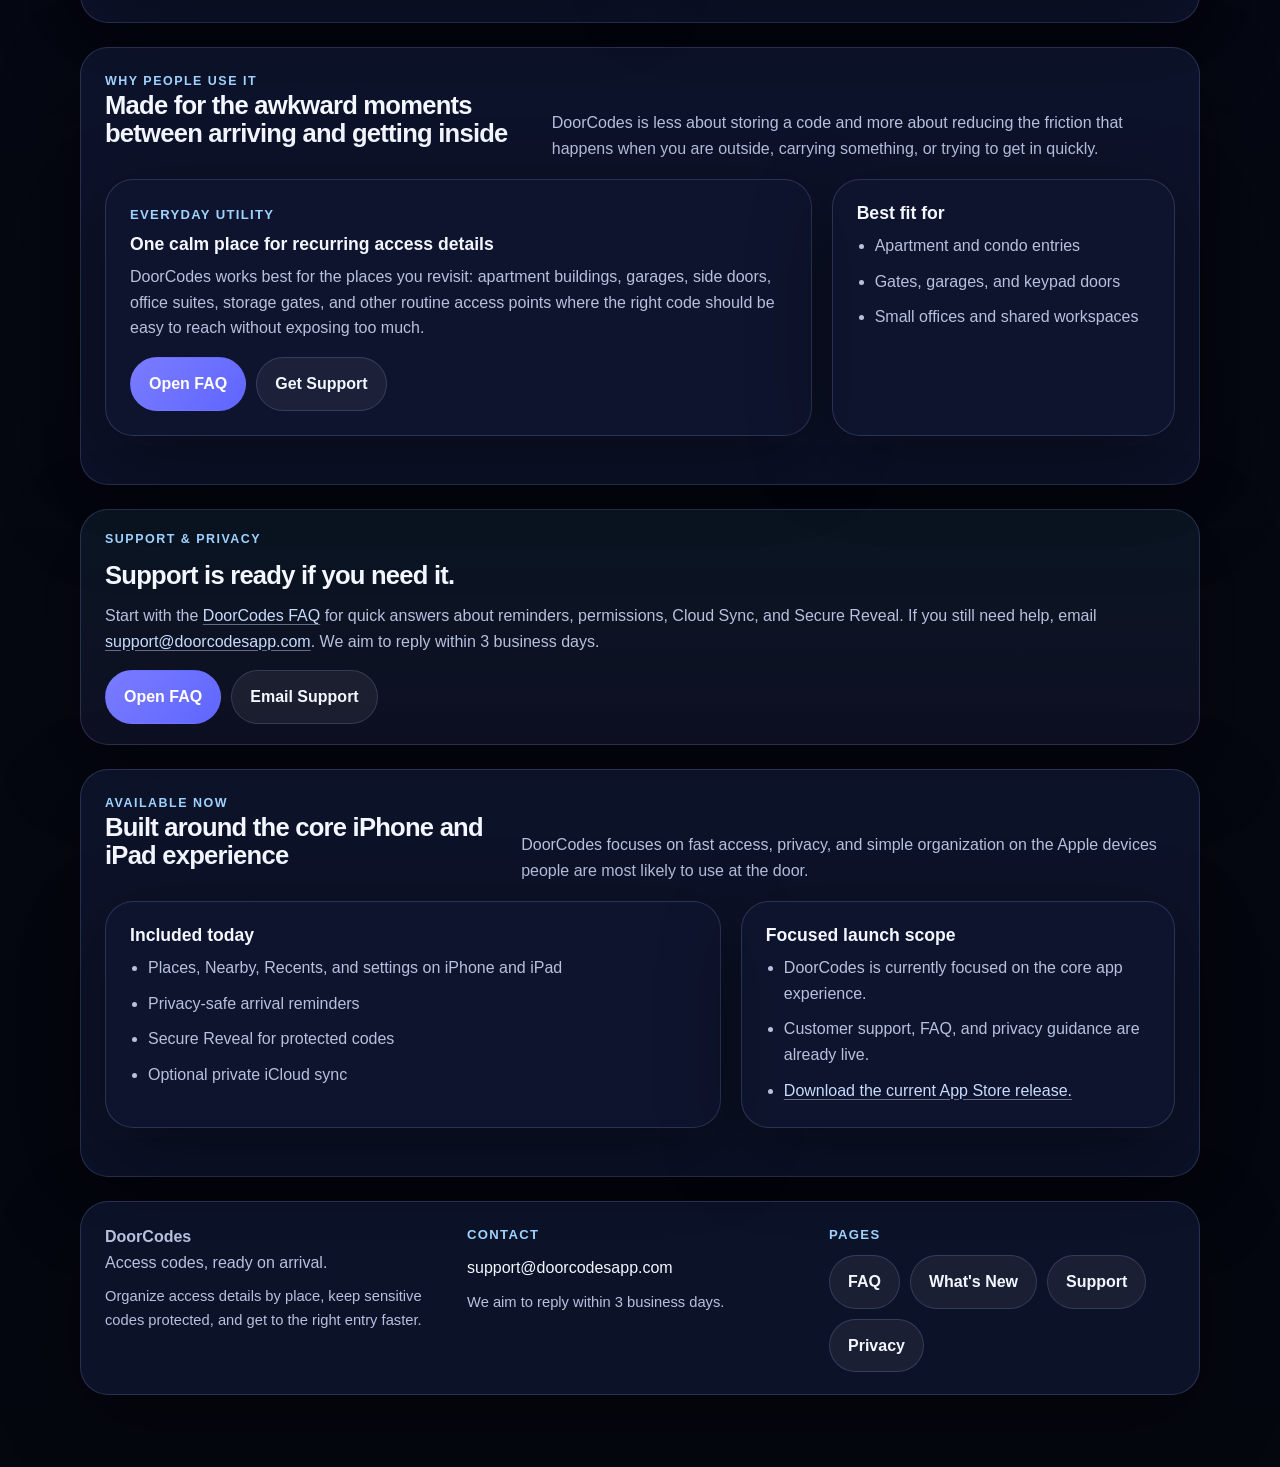
==== commit 580f74be: "Update DoorCodes contact emails" ====
--- a/index.html
+++ b/index.html
@@ -219,10 +219,10 @@
       <section class="callout">
         <p class="eyebrow">Support & Privacy</p>
         <h2>Support is ready if you need it.</h2>
-        <p>Start with the <a class="inline-link" href="faq.html">DoorCodes FAQ</a> for quick answers about reminders, permissions, Cloud Sync, and Secure Reveal. If you still need help, email <a class="inline-link" href="mailto:UrbanZenMaster@gmail.com?subject=DoorCodes%20Support">UrbanZenMaster@gmail.com</a>. We aim to reply within 3 business days.</p>
+        <p>Start with the <a class="inline-link" href="faq.html">DoorCodes FAQ</a> for quick answers about reminders, permissions, Cloud Sync, and Secure Reveal. If you still need help, email <a class="inline-link" href="mailto:support@doorcodesapp.com?subject=DoorCodes%20Support">support@doorcodesapp.com</a>. We aim to reply within 3 business days.</p>
         <div class="button-row">
           <a class="button primary" href="faq.html">Open FAQ</a>
-          <a class="button secondary" href="mailto:UrbanZenMaster@gmail.com?subject=DoorCodes%20Support">Email Support</a>
+          <a class="button secondary" href="mailto:support@doorcodesapp.com?subject=DoorCodes%20Support">Email Support</a>
         </div>
       </section>
 
@@ -264,7 +264,7 @@
       </div>
       <div class="footer-block">
         <p class="footer-title">Contact</p>
-        <a class="footer-link" href="mailto:UrbanZenMaster@gmail.com?subject=DoorCodes%20Support">UrbanZenMaster@gmail.com</a>
+        <a class="footer-link" href="mailto:support@doorcodesapp.com?subject=DoorCodes%20Support">support@doorcodesapp.com</a>
         <p class="small muted">We aim to reply within 3 business days.</p>
       </div>
       <div class="footer-block">
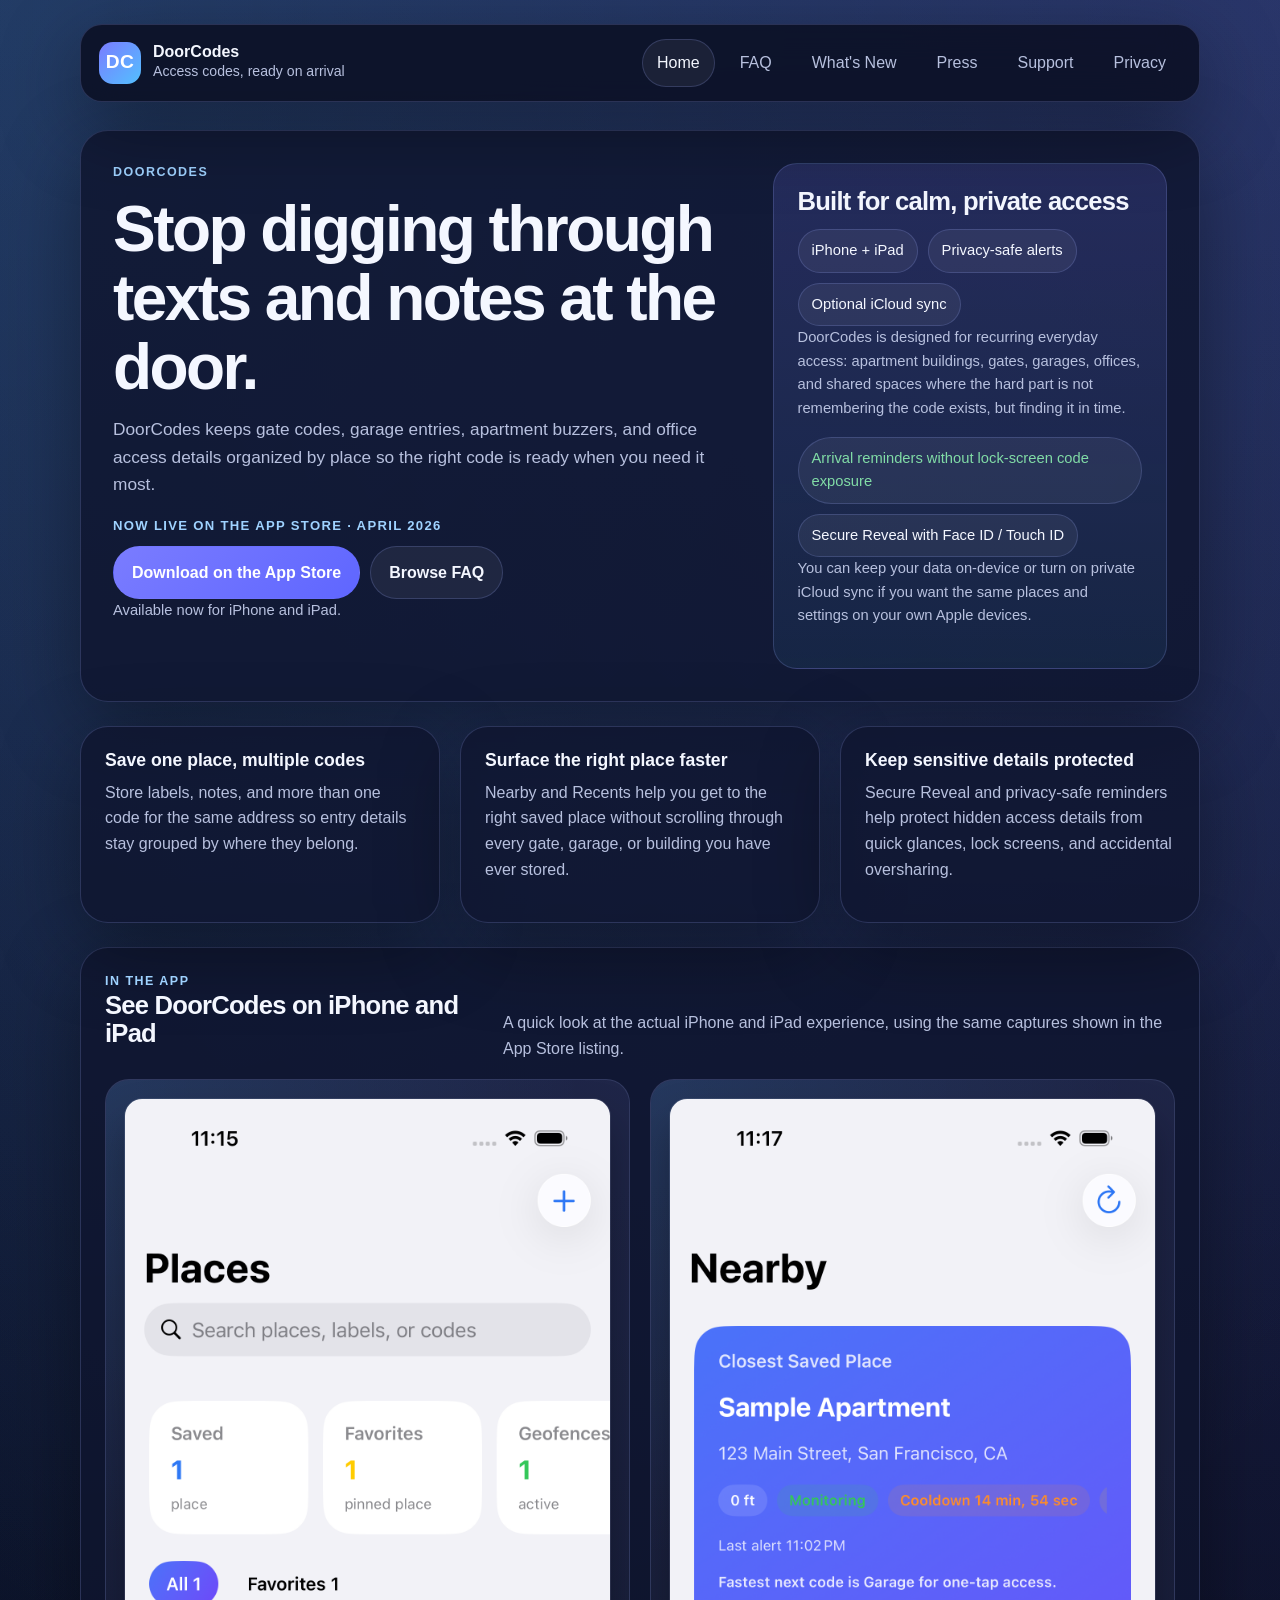
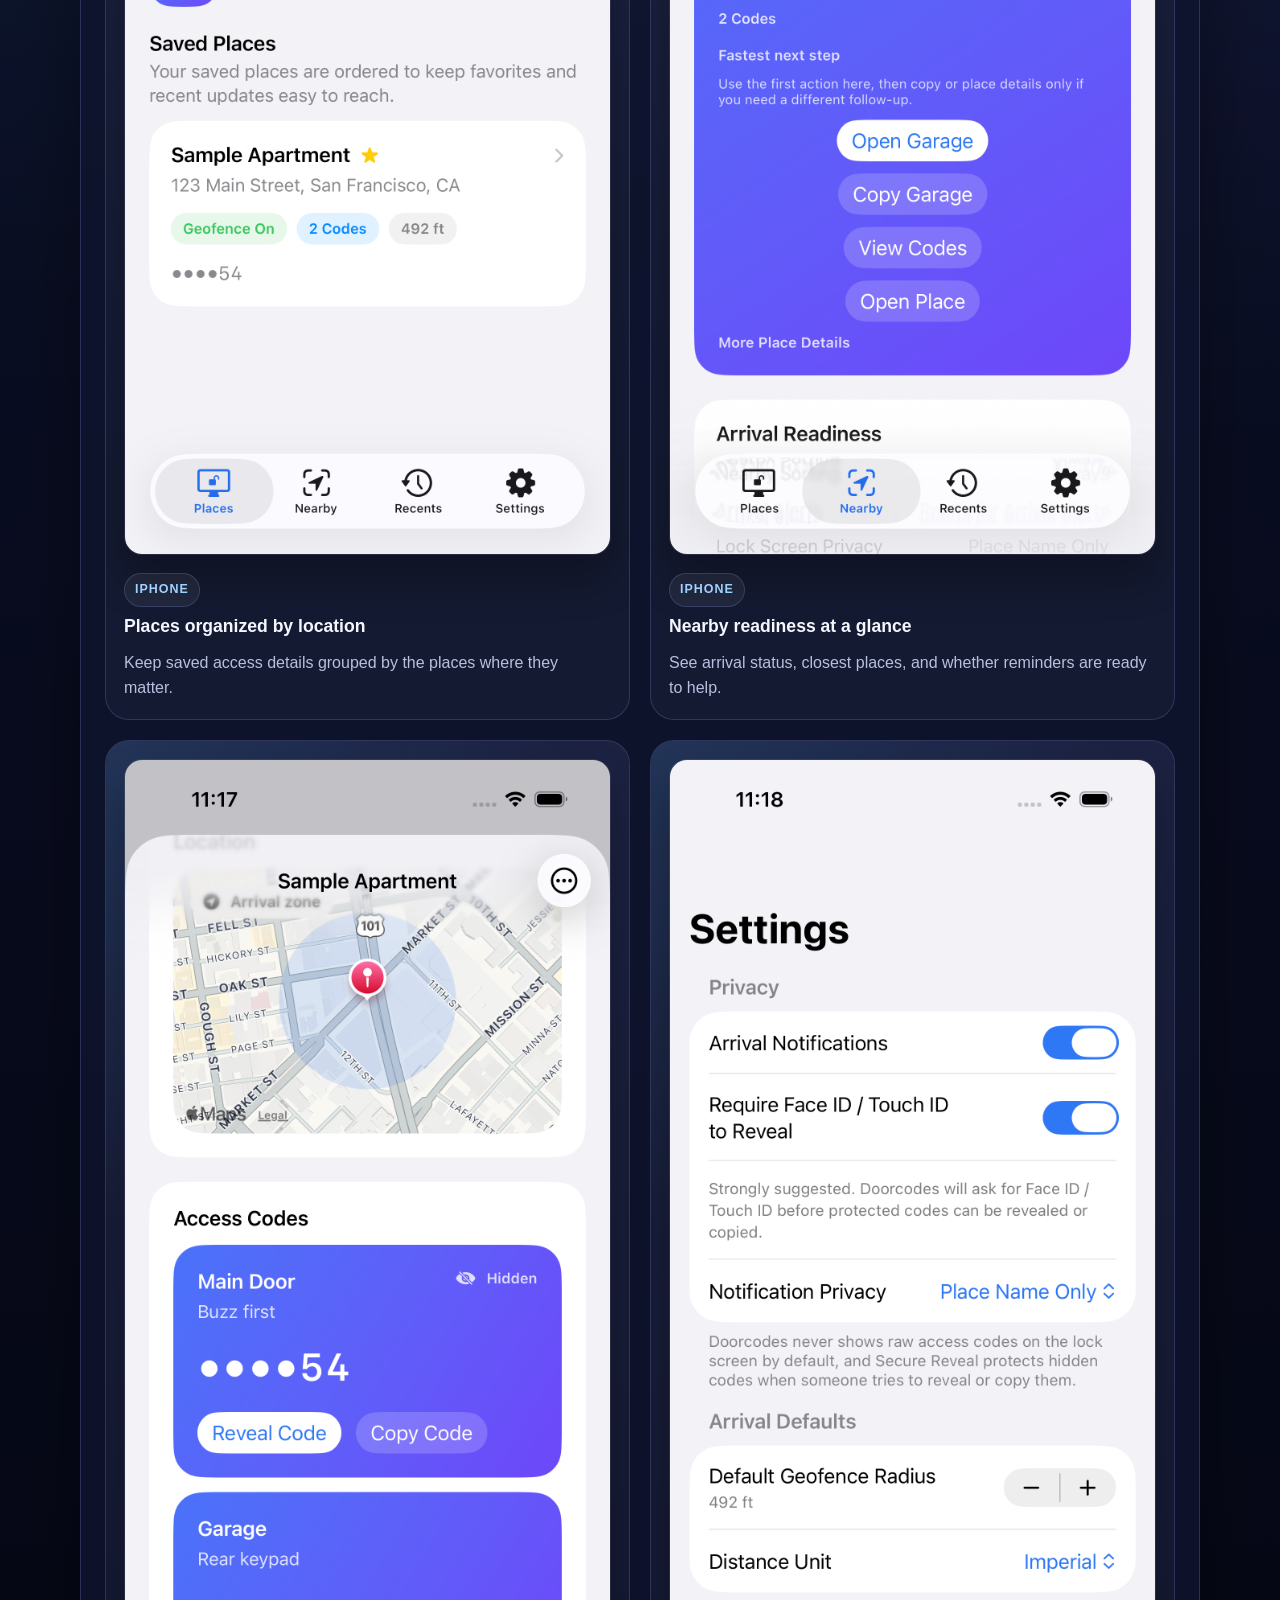
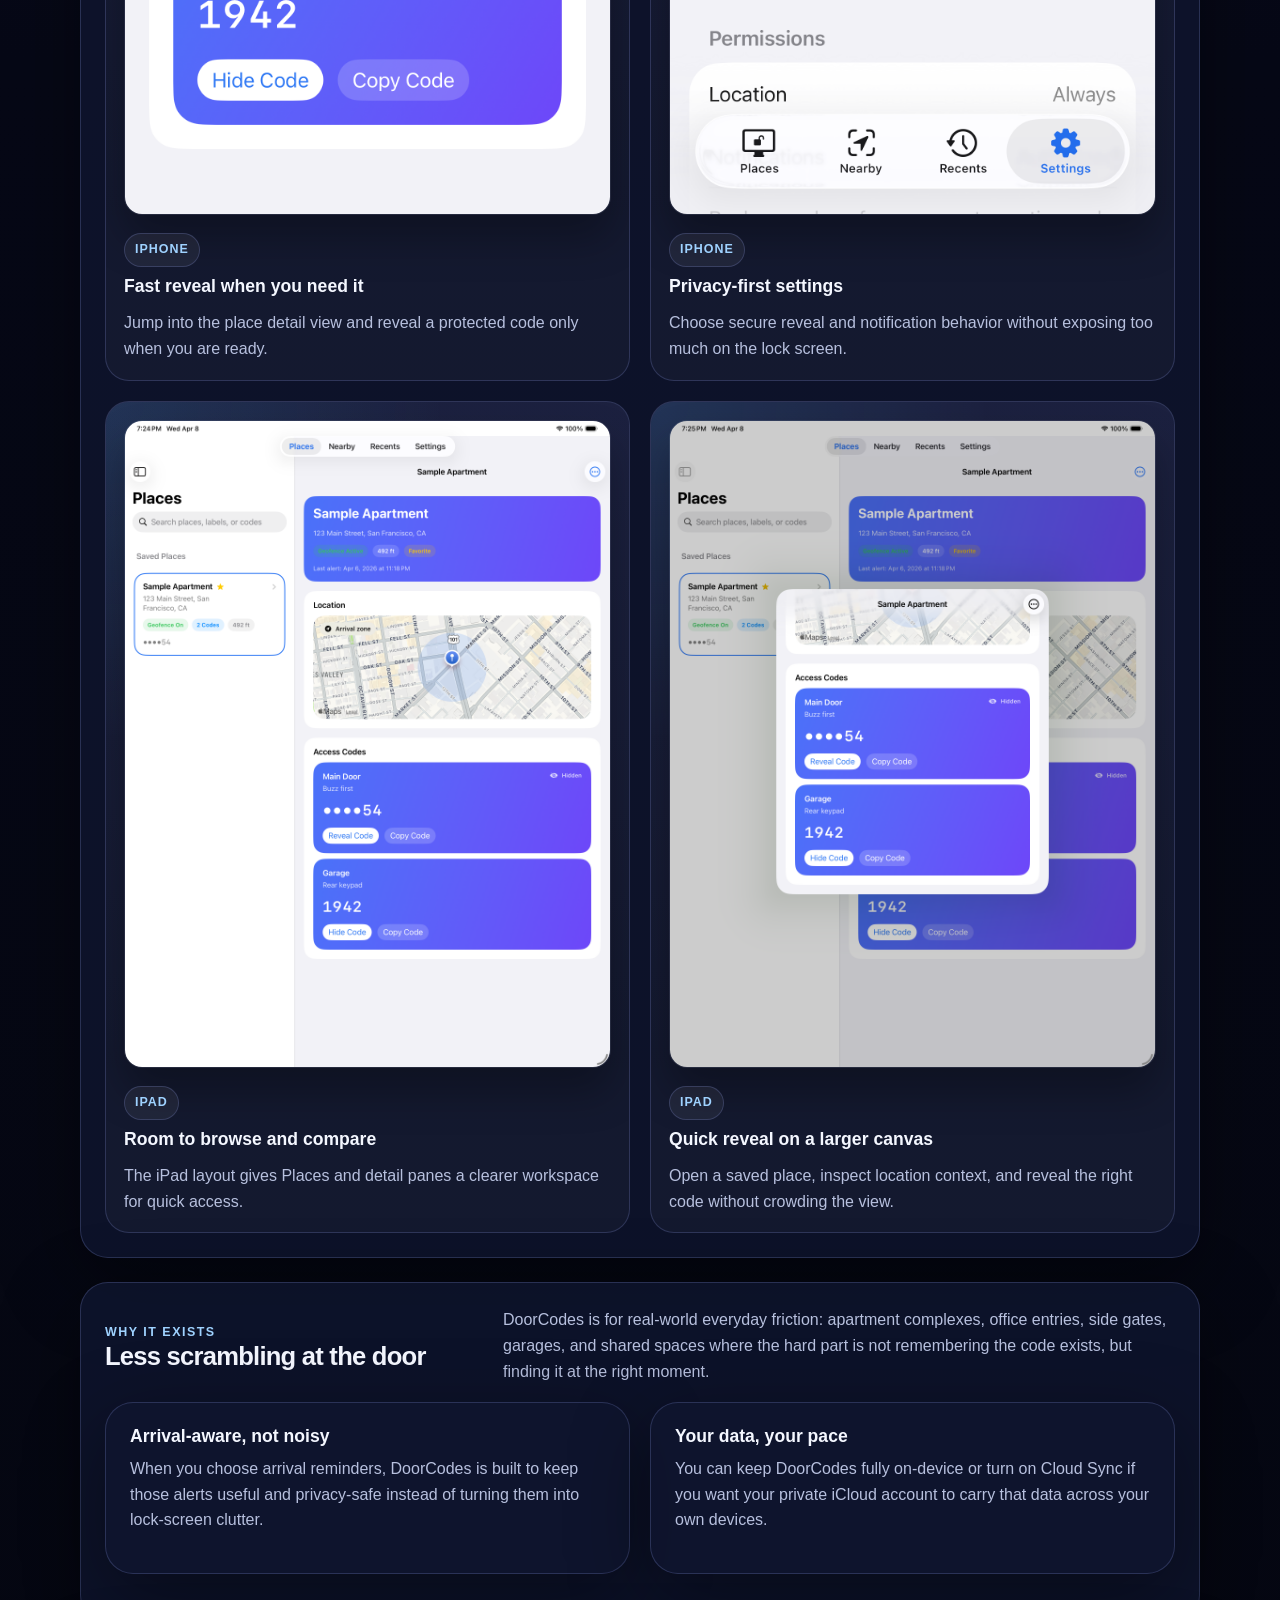
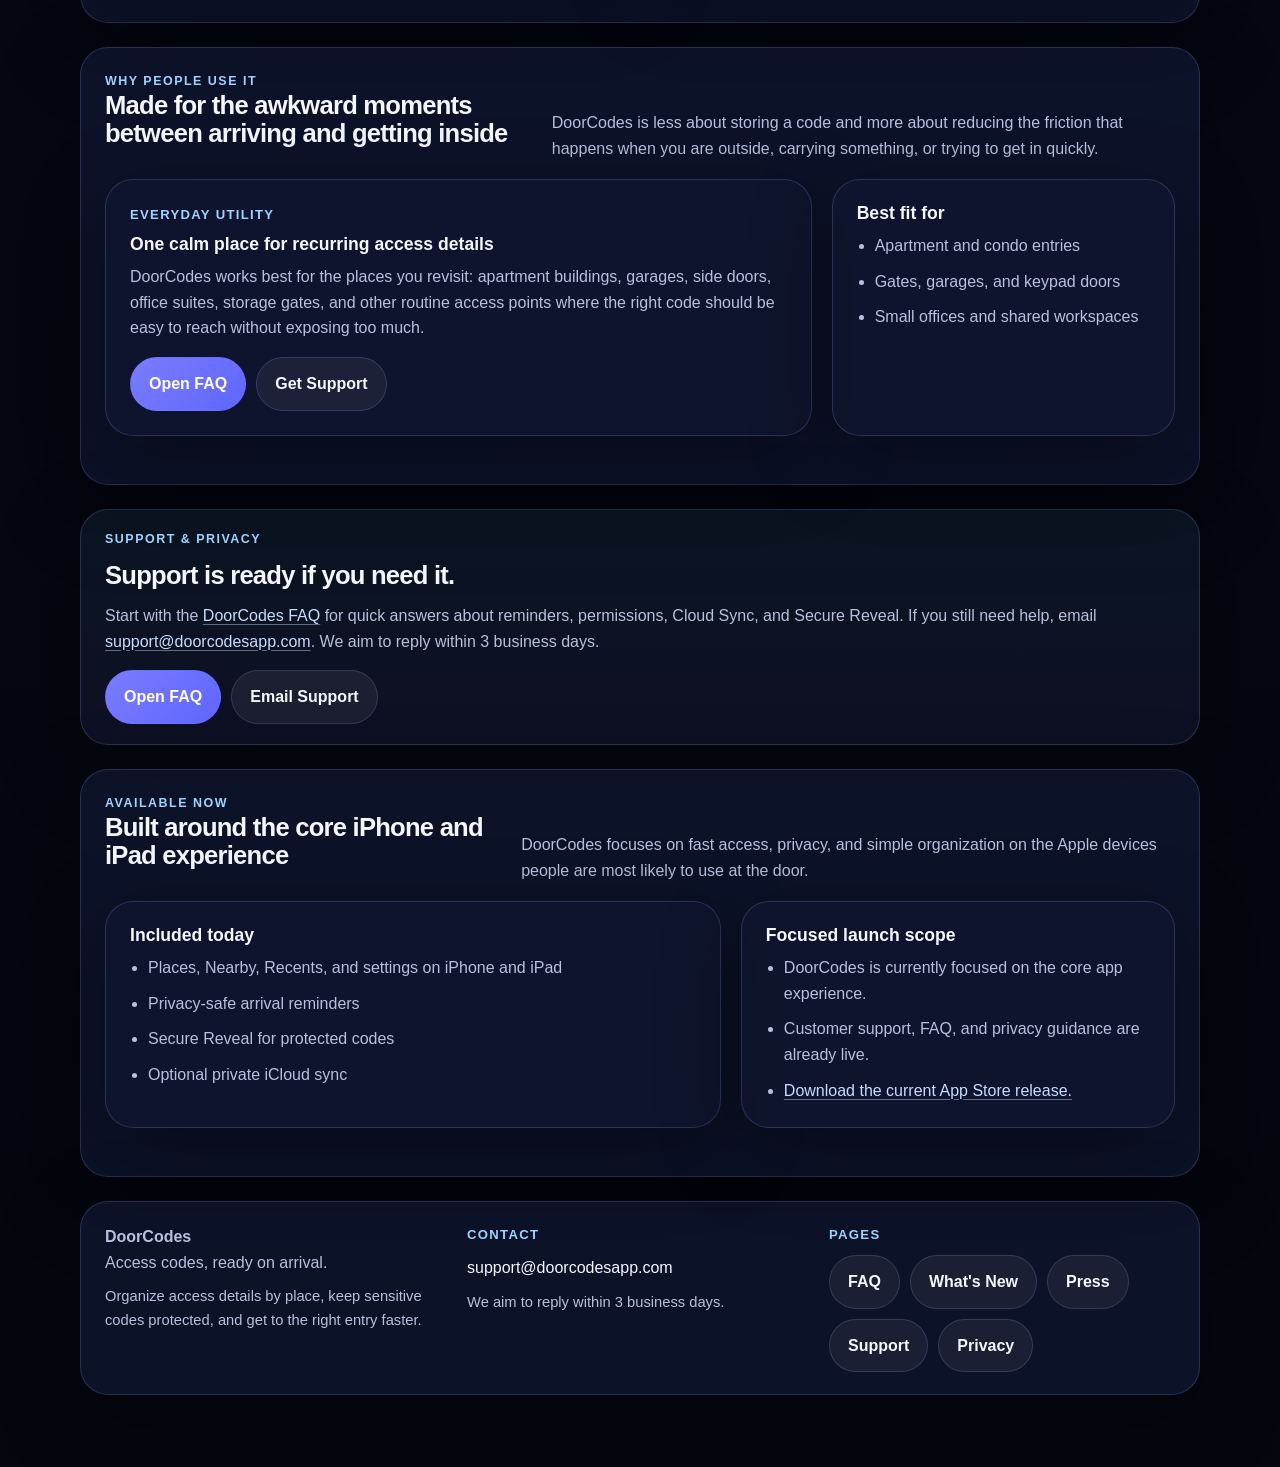
==== commit c7362b5e: "Add press page and media kit" ====
--- a/index.html
+++ b/index.html
@@ -37,6 +37,7 @@
         <a class="active" href="index.html">Home</a>
         <a href="faq.html">FAQ</a>
         <a href="whats-new.html">What's New</a>
+        <a href="press.html">Press</a>
         <a href="support.html">Support</a>
         <a href="privacy.html">Privacy</a>
       </nav>
@@ -272,6 +273,7 @@
         <div class="meta-row">
           <a class="button secondary" href="faq.html">FAQ</a>
           <a class="button secondary" href="whats-new.html">What's New</a>
+          <a class="button secondary" href="press.html">Press</a>
           <a class="button secondary" href="support.html">Support</a>
           <a class="button secondary" href="privacy.html">Privacy</a>
         </div>
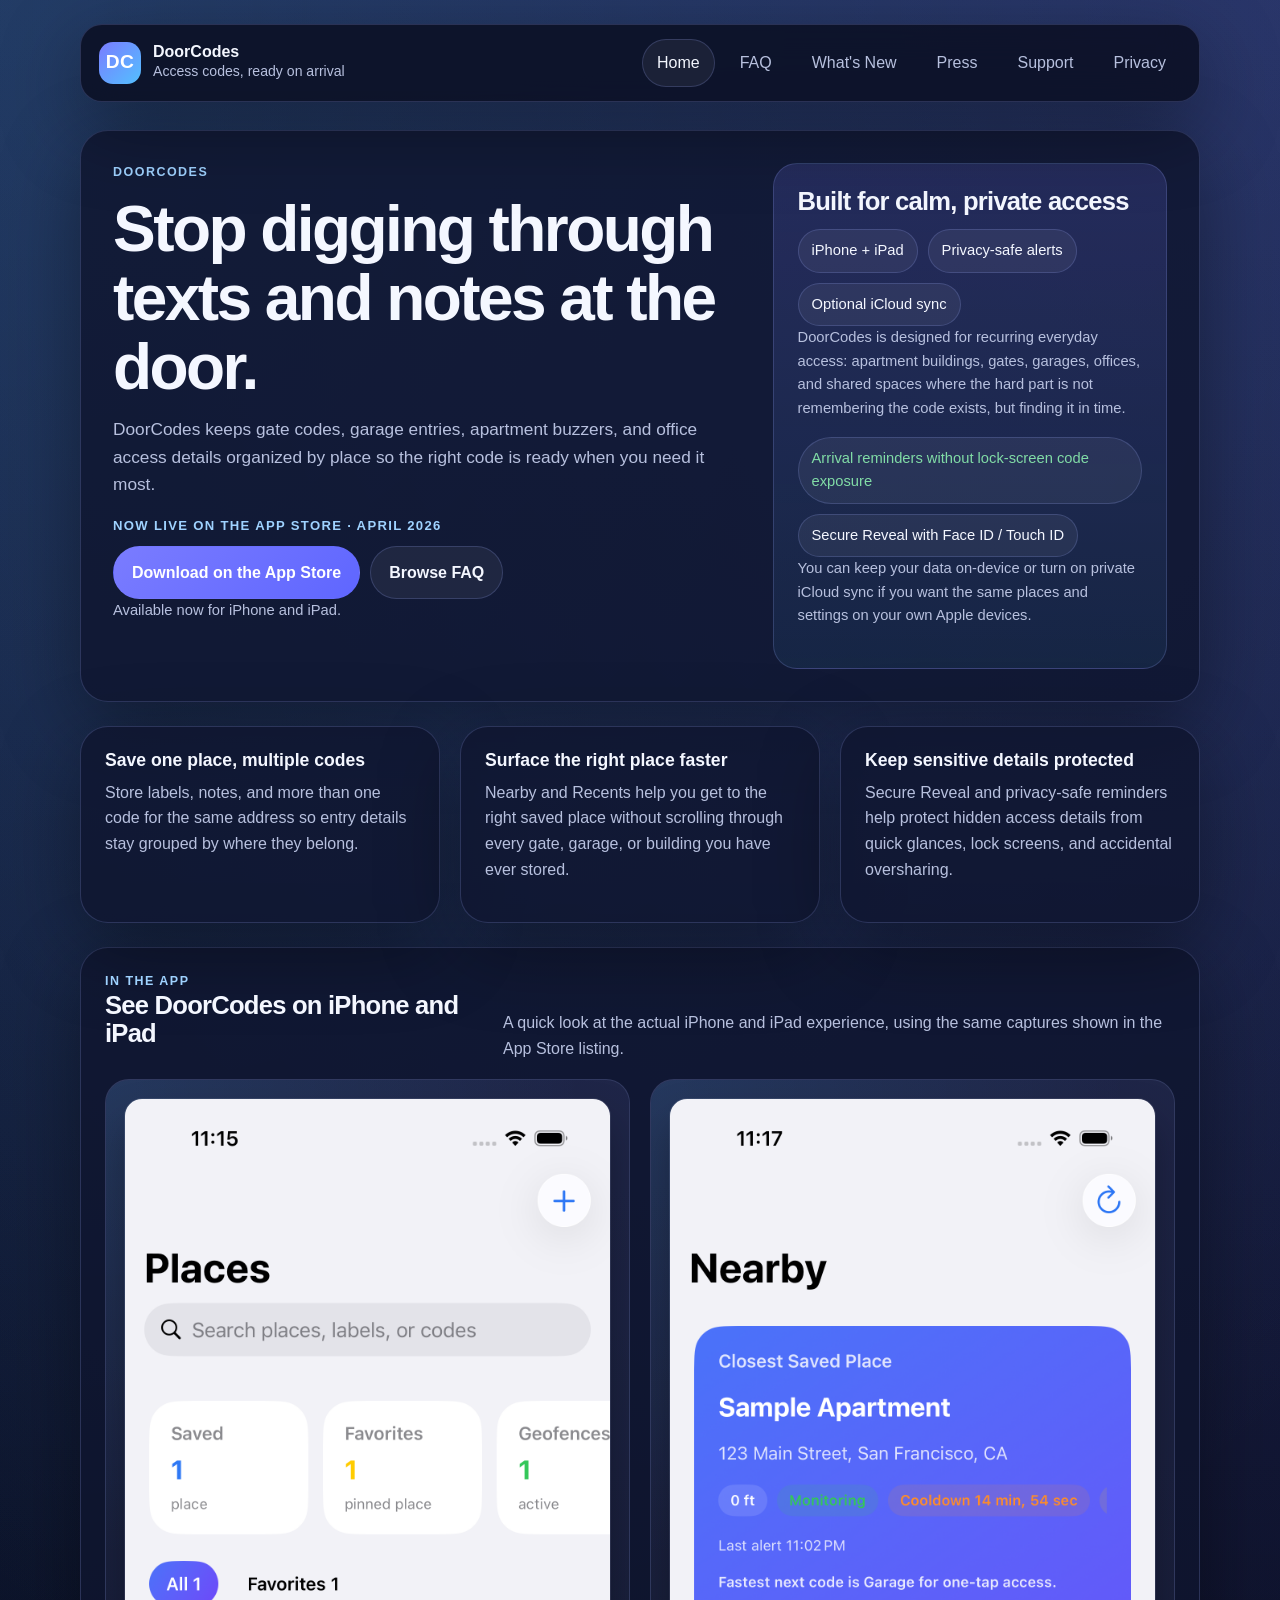
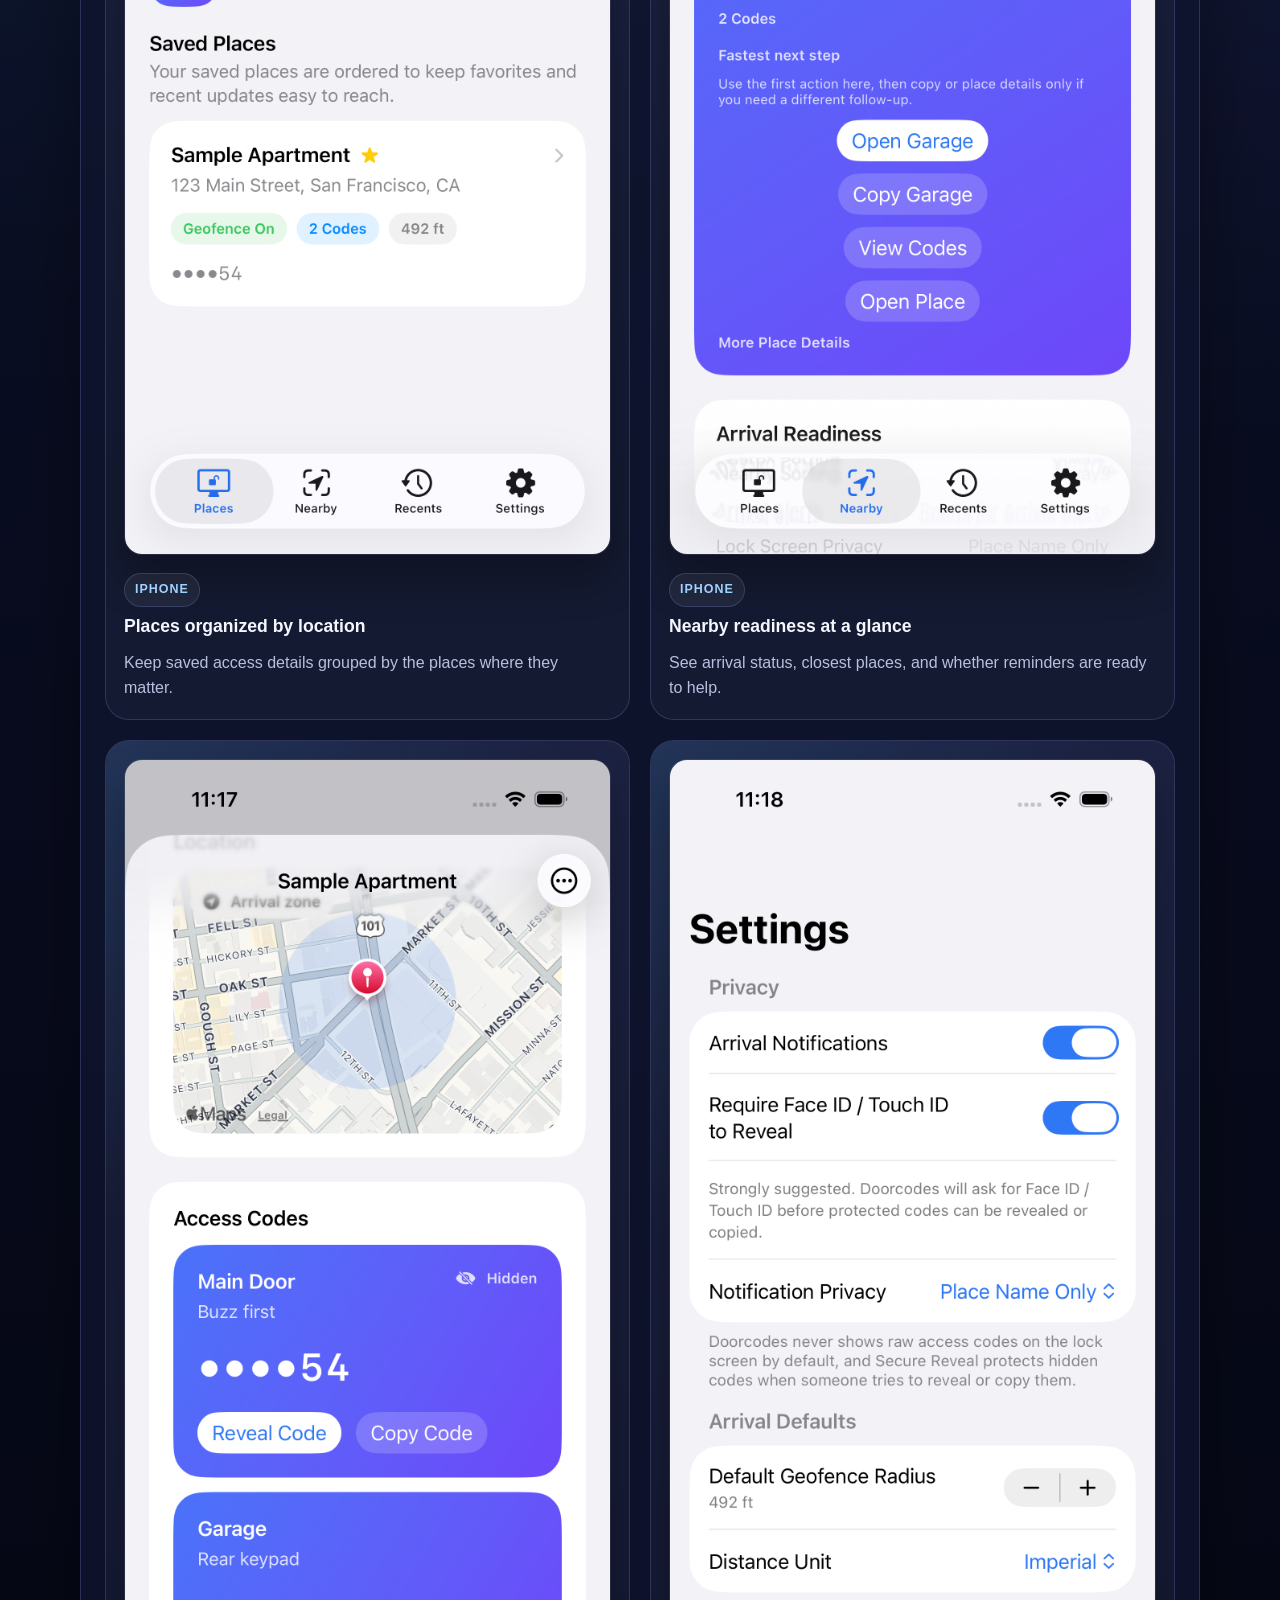
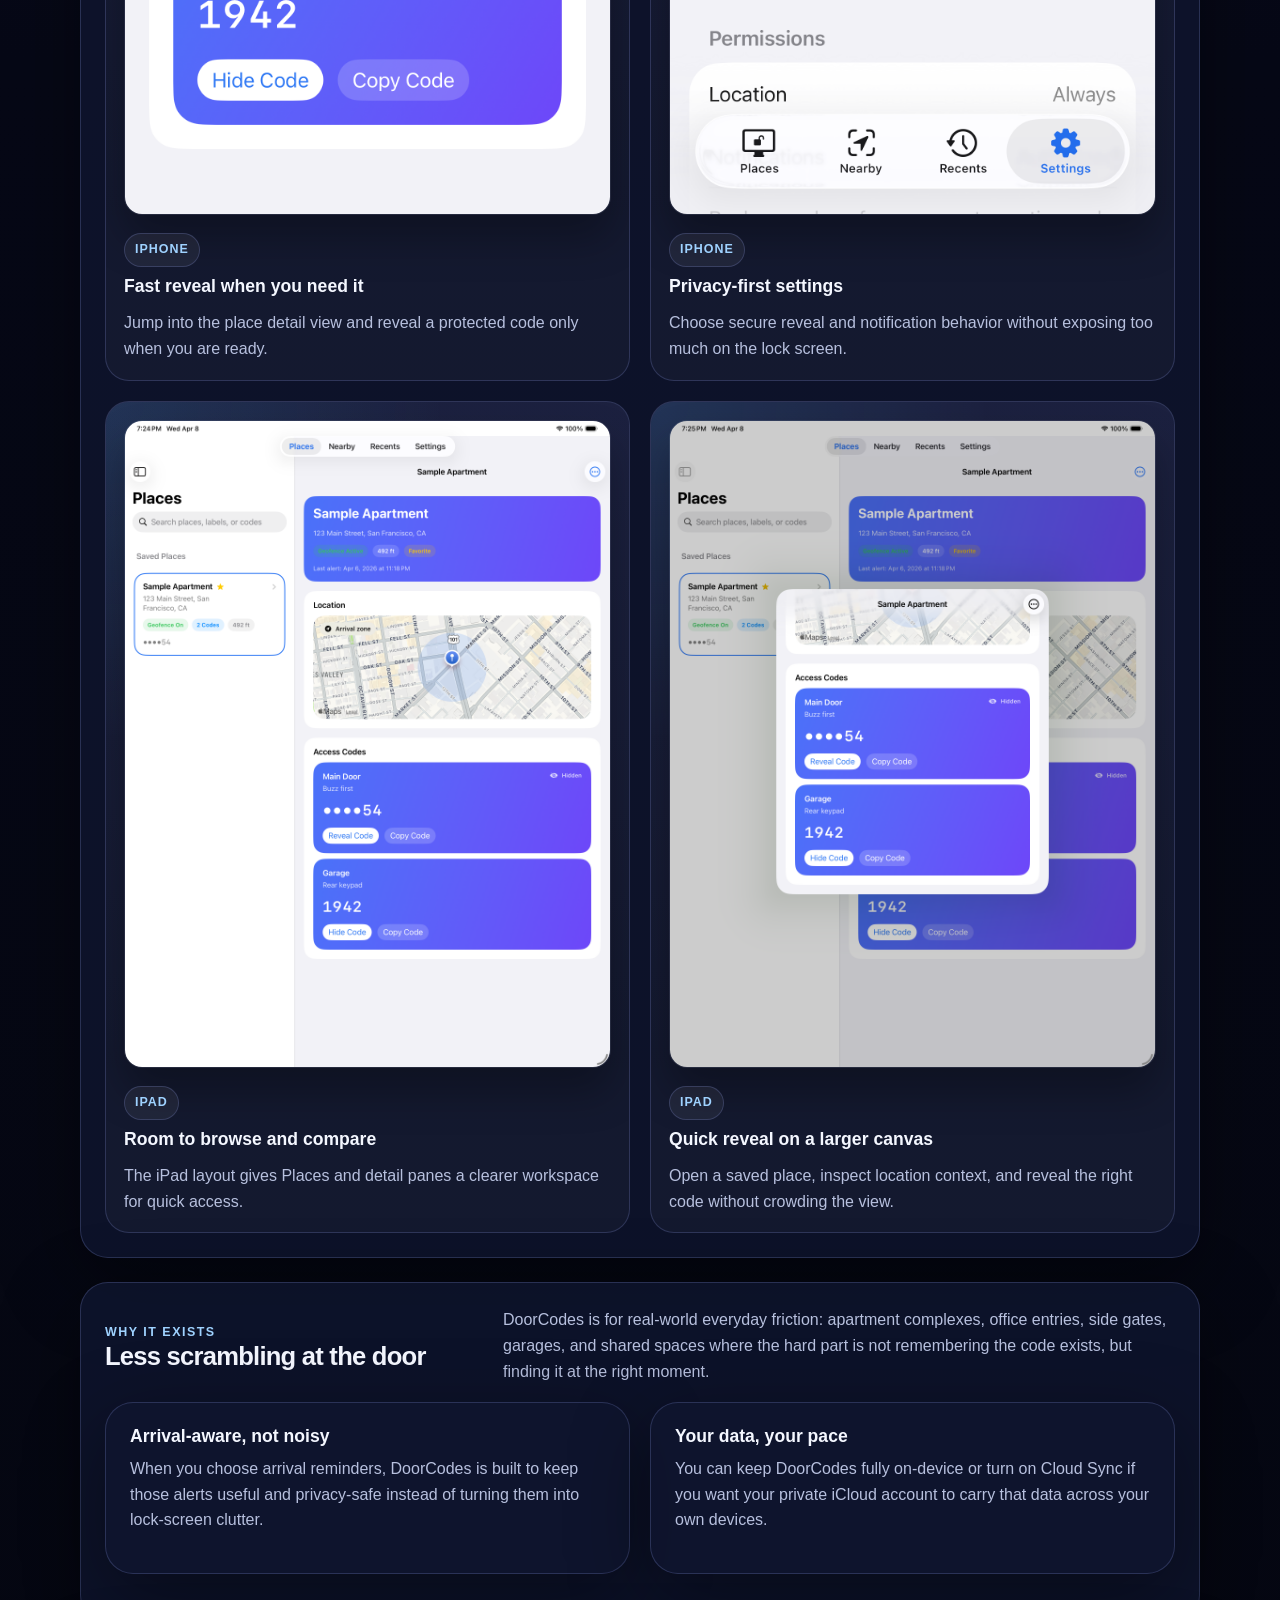
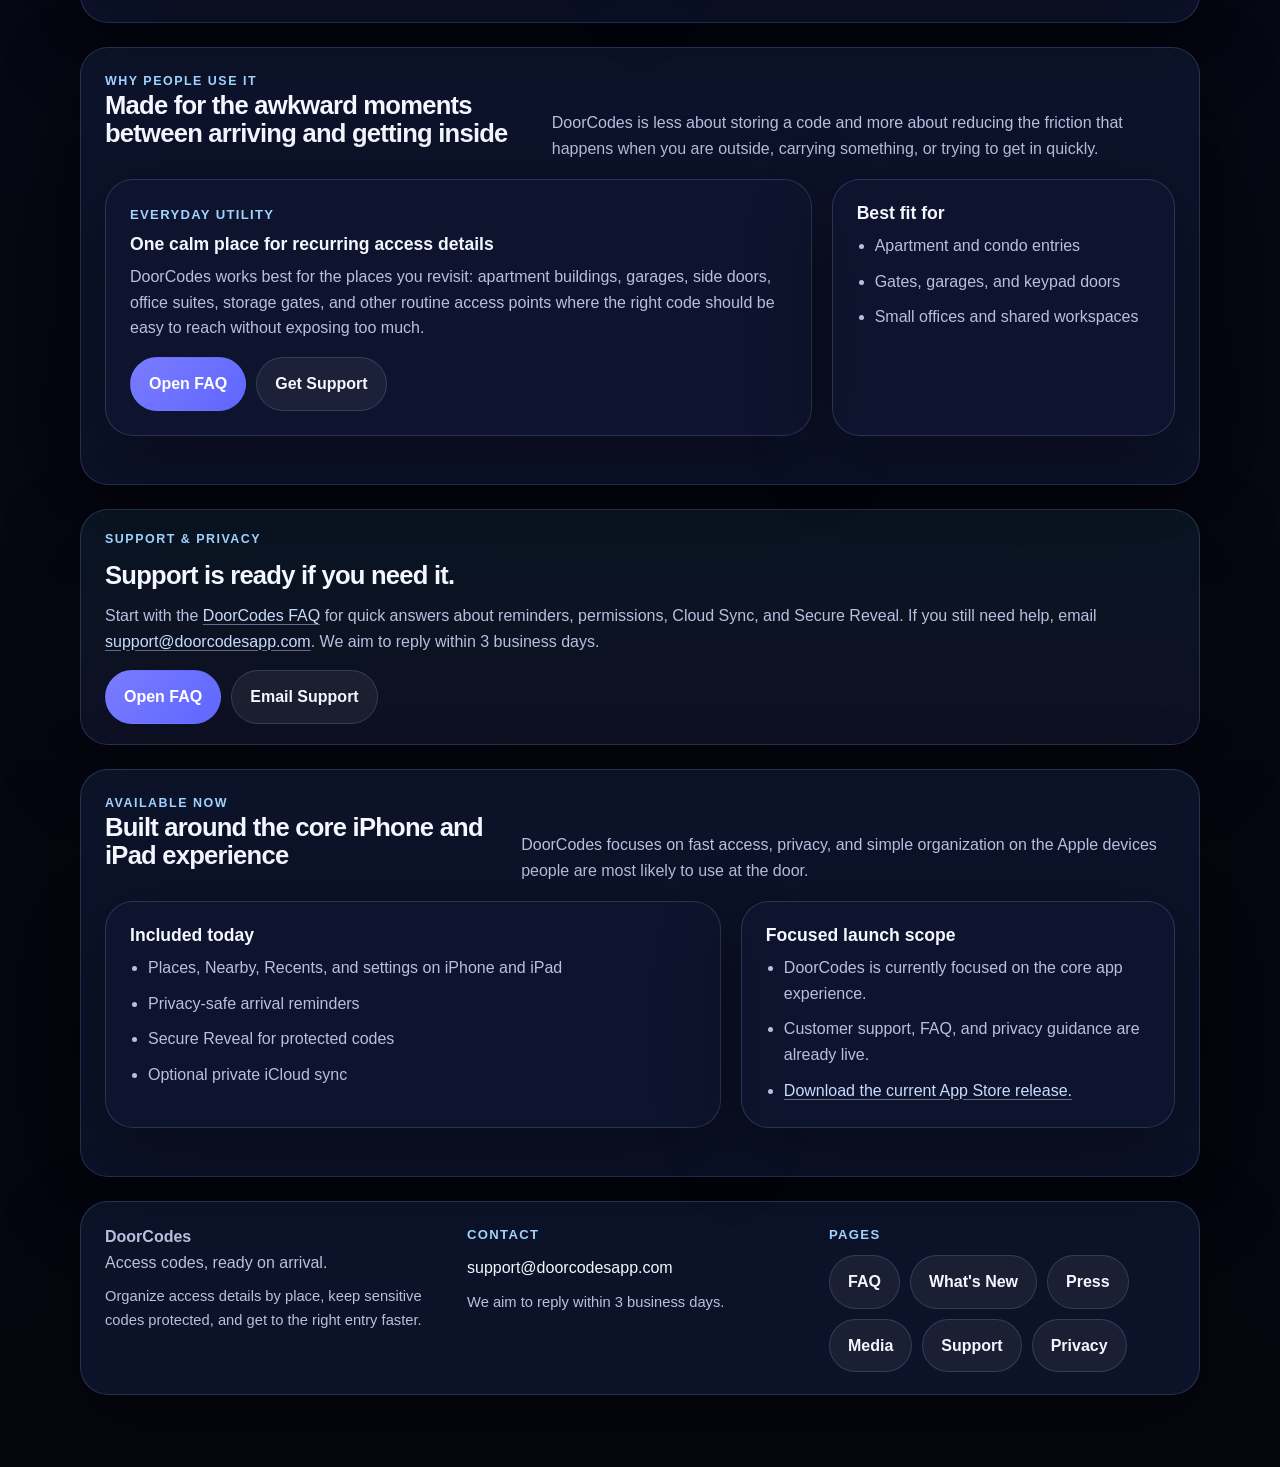
==== commit 1932316a: "Add media links to site footer" ====
--- a/index.html
+++ b/index.html
@@ -274,6 +274,7 @@
           <a class="button secondary" href="faq.html">FAQ</a>
           <a class="button secondary" href="whats-new.html">What's New</a>
           <a class="button secondary" href="press.html">Press</a>
+          <a class="button secondary" href="media-kit/doorcodes-media-kit.zip">Media</a>
           <a class="button secondary" href="support.html">Support</a>
           <a class="button secondary" href="privacy.html">Privacy</a>
         </div>
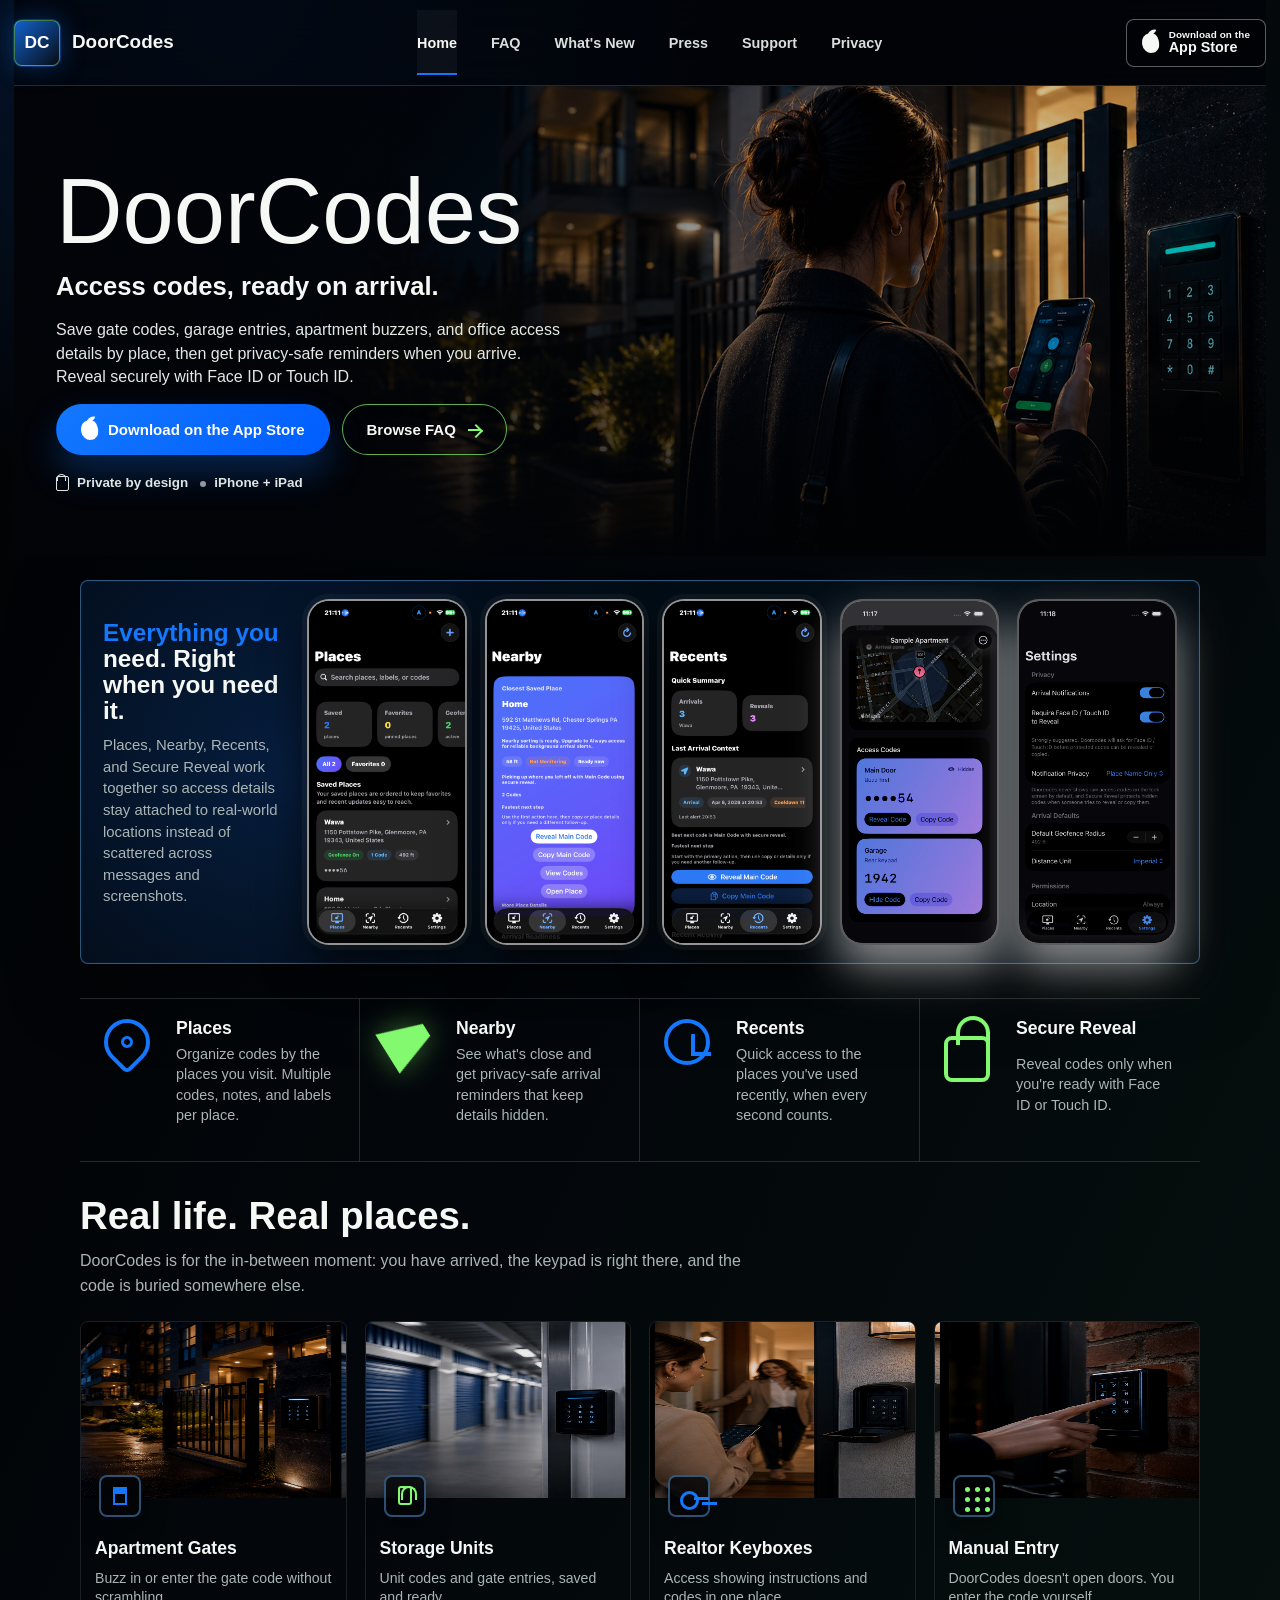
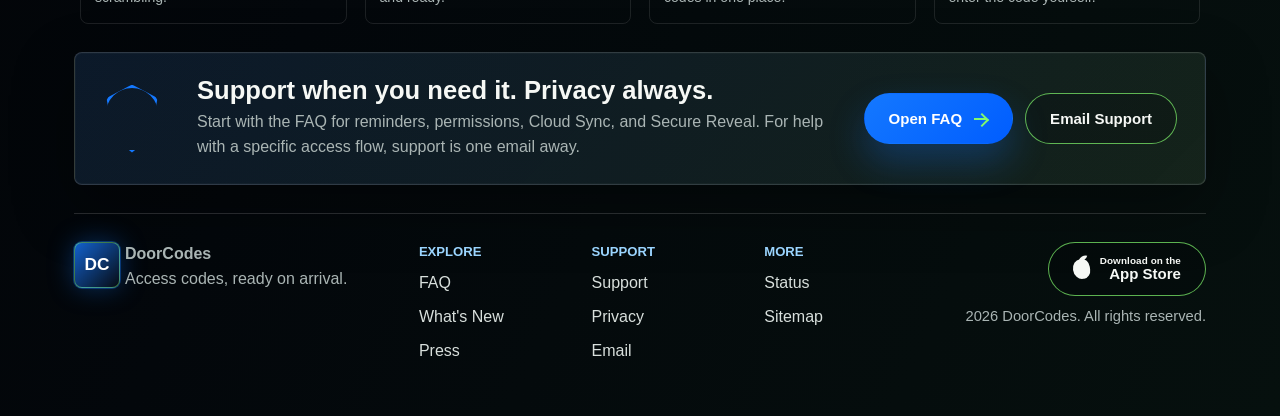
==== commit b5308aec: "Refresh DoorCodes launch site" ====
--- a/index.html
+++ b/index.html
@@ -5,7 +5,7 @@
   <meta name="viewport" content="width=device-width, initial-scale=1">
   <meta name="description" content="DoorCodes keeps place-based access details ready when you arrive, with privacy-safe reminders, Secure Reveal, and optional private iCloud sync on iPhone and iPad.">
   <meta name="robots" content="index,follow">
-  <meta name="theme-color" content="#060816">
+  <meta name="theme-color" content="#030407">
   <link rel="canonical" href="https://doorcodesapp.com/">
   <link rel="icon" type="image/png" href="assets/doorcodes-favicon-512.png">
   <link rel="apple-touch-icon" href="assets/apple-touch-icon.png">
@@ -23,16 +23,16 @@
   <title>DoorCodes | Access codes, ready on arrival</title>
   <link rel="stylesheet" href="site.css">
 </head>
-<body>
+<body class="home-page">
   <div class="shell">
     <header class="topbar">
-      <div class="brand">
+      <a class="brand" href="index.html" aria-label="DoorCodes home">
         <div class="brand-mark">DC</div>
         <div class="brand-copy">
           <strong>DoorCodes</strong>
           <span>Access codes, ready on arrival</span>
         </div>
-      </div>
+      </a>
       <nav class="nav" aria-label="Primary">
         <a class="active" href="index.html">Home</a>
         <a href="faq.html">FAQ</a>
@@ -41,243 +41,178 @@
         <a href="support.html">Support</a>
         <a href="privacy.html">Privacy</a>
       </nav>
+      <a class="nav-cta app-store-cta" href="https://apps.apple.com/us/app/doorcodes-vault/id6761863570" aria-label="Download DoorCodes on the App Store">
+        <span class="store-icon" aria-hidden="true"></span>
+        <span><small>Download on the</small>App Store</span>
+      </a>
     </header>
 
     <main>
-      <section class="hero">
-        <div>
-          <p class="eyebrow">DoorCodes</p>
-          <h1>Stop digging through texts and notes at the door.</h1>
-          <p class="lede">DoorCodes keeps gate codes, garage entries, apartment buzzers, and office access details organized by place so the right code is ready when you need it most.</p>
-          <p class="release-label">Now live on the App Store · April 2026</p>
+      <section class="hero home-hero">
+        <div class="hero-content">
+          <h1>DoorCodes</h1>
+          <p class="hero-subhead">Access codes, ready on arrival.</p>
+          <p class="lede">Save gate codes, garage entries, apartment buzzers, and office access details by place, then get privacy-safe reminders when you arrive. Reveal securely with Face ID or Touch ID.</p>
           <div class="button-row">
-            <a class="button primary app-store-cta" href="https://apps.apple.com/us/app/doorcodes-vault/id6761863570">Download on the App Store</a>
-            <a class="button secondary" href="faq.html">Browse FAQ</a>
+            <a class="button primary app-store-cta" href="https://apps.apple.com/us/app/doorcodes-vault/id6761863570">
+              <span class="store-icon" aria-hidden="true"></span>
+              <span>Download on the App Store</span>
+            </a>
+            <a class="button secondary" href="faq.html">
+              <span>Browse FAQ</span>
+              <span class="arrow-icon" aria-hidden="true"></span>
+            </a>
           </div>
-          <p class="cta-note small">Available now for iPhone and iPad.</p>
-        </div>
-
-        <aside class="hero-card">
-          <h2>Built for calm, private access</h2>
-          <div class="hero-badges">
-            <span class="badge">iPhone + iPad</span>
-            <span class="badge">Privacy-safe alerts</span>
-            <span class="badge">Optional iCloud sync</span>
+          <div class="trust-row" aria-label="DoorCodes privacy and platform highlights">
+            <span>Private by design</span>
+            <span>iPhone + iPad</span>
           </div>
-          <p class="small">DoorCodes is designed for recurring everyday access: apartment buildings, gates, garages, offices, and shared spaces where the hard part is not remembering the code exists, but finding it in time.</p>
-          <div class="pill-row">
-            <span class="pill success">Arrival reminders without lock-screen code exposure</span>
-            <span class="pill">Secure Reveal with Face ID / Touch ID</span>
-          </div>
-          <p class="small">You can keep your data on-device or turn on private iCloud sync if you want the same places and settings on your own Apple devices.</p>
-        </aside>
-      </section>
-
-      <section class="grid" aria-label="Highlights">
-        <article class="card span-4">
-          <h3>Save one place, multiple codes</h3>
-          <p>Store labels, notes, and more than one code for the same address so entry details stay grouped by where they belong.</p>
-        </article>
-
-        <article class="card span-4">
-          <h3>Surface the right place faster</h3>
-          <p>Nearby and Recents help you get to the right saved place without scrolling through every gate, garage, or building you have ever stored.</p>
-        </article>
-
-        <article class="card span-4">
-          <h3>Keep sensitive details protected</h3>
-          <p>Secure Reveal and privacy-safe reminders help protect hidden access details from quick glances, lock screens, and accidental oversharing.</p>
-        </article>
-      </section>
-
-      <section class="section">
+        </div>
+      </section>
+
+      <section class="screen-wall" aria-label="DoorCodes app screens">
+        <div class="screen-wall-copy">
+          <h2>Everything you need. Right when you need it.</h2>
+          <p>Places, Nearby, Recents, and Secure Reveal work together so access details stay attached to real-world locations instead of scattered across messages and screenshots.</p>
+        </div>
+        <div class="phone-strip">
+          <figure class="phone-frame">
+            <img src="screenshots/iphone/iphone-places-dark.png" alt="DoorCodes Places list on iPhone">
+            <figcaption>Places</figcaption>
+          </figure>
+          <figure class="phone-frame">
+            <img src="screenshots/iphone/iphone-nearby-dark.png" alt="DoorCodes Nearby screen on iPhone">
+            <figcaption>Nearby</figcaption>
+          </figure>
+          <figure class="phone-frame">
+            <img src="screenshots/iphone/iphone-recents-dark.png" alt="DoorCodes Recents summary on iPhone">
+            <figcaption>Recents</figcaption>
+          </figure>
+          <figure class="phone-frame darken-ui">
+            <img src="screenshots/iphone/iphone-place-detail-quick-reveal.png" alt="DoorCodes quick reveal on iPhone">
+            <figcaption>Reveal</figcaption>
+          </figure>
+          <figure class="phone-frame darken-ui">
+            <img src="screenshots/iphone/iphone-settings-privacy.png" alt="DoorCodes privacy settings on iPhone">
+            <figcaption>Privacy</figcaption>
+          </figure>
+        </div>
+      </section>
+
+      <section class="feature-rail" aria-label="DoorCodes core features">
+        <article>
+          <div class="feature-icon pin-icon" aria-hidden="true"></div>
+          <h3>Places</h3>
+          <p>Organize codes by the places you visit. Multiple codes, notes, and labels per place.</p>
+        </article>
+        <article>
+          <div class="feature-icon nearby-icon" aria-hidden="true"></div>
+          <h3>Nearby</h3>
+          <p>See what's close and get privacy-safe arrival reminders that keep details hidden.</p>
+        </article>
+        <article>
+          <div class="feature-icon recent-icon" aria-hidden="true"></div>
+          <h3>Recents</h3>
+          <p>Quick access to the places you've used recently, when every second counts.</p>
+        </article>
+        <article>
+          <div class="feature-icon lock-icon" aria-hidden="true"></div>
+          <h3>Secure Reveal</h3>
+          <p>Reveal codes only when you're ready with Face ID or Touch ID.</p>
+        </article>
+      </section>
+
+      <section class="section scenario-section">
         <div class="section-header">
           <div>
-            <p class="eyebrow">In The App</p>
-            <h2>See DoorCodes on iPhone and iPad</h2>
+            <h2>Real life. Real places.</h2>
+            <p>DoorCodes is for the in-between moment: you have arrived, the keypad is right there, and the code is buried somewhere else.</p>
           </div>
-          <p>A quick look at the actual iPhone and iPad experience, using the same captures shown in the App Store listing.</p>
-        </div>
-
-        <div class="screenshot-grid" aria-label="DoorCodes app screenshots">
-          <article class="screenshot-card">
-            <div class="screenshot-frame">
-              <img src="screenshots/iphone/iphone-places-list.png" alt="DoorCodes Places list on iPhone">
-            </div>
-            <div class="screenshot-meta">
-              <span class="device-chip">iPhone</span>
-              <h3>Places organized by location</h3>
-              <p>Keep saved access details grouped by the places where they matter.</p>
-            </div>
-          </article>
-
-          <article class="screenshot-card">
-            <div class="screenshot-frame">
-              <img src="screenshots/iphone/iphone-nearby-ready.png" alt="DoorCodes Nearby readiness screen on iPhone">
-            </div>
-            <div class="screenshot-meta">
-              <span class="device-chip">iPhone</span>
-              <h3>Nearby readiness at a glance</h3>
-              <p>See arrival status, closest places, and whether reminders are ready to help.</p>
-            </div>
-          </article>
-
-          <article class="screenshot-card">
-            <div class="screenshot-frame">
-              <img src="screenshots/iphone/iphone-place-detail-quick-reveal.png" alt="DoorCodes place detail reveal screen on iPhone">
-            </div>
-            <div class="screenshot-meta">
-              <span class="device-chip">iPhone</span>
-              <h3>Fast reveal when you need it</h3>
-              <p>Jump into the place detail view and reveal a protected code only when you are ready.</p>
-            </div>
-          </article>
-
-          <article class="screenshot-card">
-            <div class="screenshot-frame">
-              <img src="screenshots/iphone/iphone-settings-privacy.png" alt="DoorCodes privacy settings on iPhone">
-            </div>
-            <div class="screenshot-meta">
-              <span class="device-chip">iPhone</span>
-              <h3>Privacy-first settings</h3>
-              <p>Choose secure reveal and notification behavior without exposing too much on the lock screen.</p>
-            </div>
-          </article>
-
-          <article class="screenshot-card">
-            <div class="screenshot-frame">
-              <img src="screenshots/ipad/ipad-places-workspace.png" alt="DoorCodes Places workspace on iPad">
-            </div>
-            <div class="screenshot-meta">
-              <span class="device-chip">iPad</span>
-              <h3>Room to browse and compare</h3>
-              <p>The iPad layout gives Places and detail panes a clearer workspace for quick access.</p>
-            </div>
-          </article>
-
-          <article class="screenshot-card">
-            <div class="screenshot-frame">
-              <img src="screenshots/ipad/ipad-place-detail-quick-reveal.png" alt="DoorCodes place detail on iPad">
-            </div>
-            <div class="screenshot-meta">
-              <span class="device-chip">iPad</span>
-              <h3>Quick reveal on a larger canvas</h3>
-              <p>Open a saved place, inspect location context, and reveal the right code without crowding the view.</p>
-            </div>
-          </article>
-        </div>
-      </section>
-
-      <section class="section">
-        <div class="section-header">
-          <div>
-            <p class="eyebrow">Why It Exists</p>
-            <h2>Less scrambling at the door</h2>
-          </div>
-          <p>DoorCodes is for real-world everyday friction: apartment complexes, office entries, side gates, garages, and shared spaces where the hard part is not remembering the code exists, but finding it at the right moment.</p>
-        </div>
-        <div class="grid">
-          <article class="card span-6">
-            <h3>Arrival-aware, not noisy</h3>
-            <p>When you choose arrival reminders, DoorCodes is built to keep those alerts useful and privacy-safe instead of turning them into lock-screen clutter.</p>
-          </article>
-          <article class="card span-6">
-            <h3>Your data, your pace</h3>
-            <p>You can keep DoorCodes fully on-device or turn on Cloud Sync if you want your private iCloud account to carry that data across your own devices.</p>
-          </article>
-        </div>
-      </section>
-
-      <section class="section">
-        <div class="section-header">
-          <div>
-            <p class="eyebrow">Why People Use It</p>
-            <h2>Made for the awkward moments between arriving and getting inside</h2>
-          </div>
-          <p>DoorCodes is less about storing a code and more about reducing the friction that happens when you are outside, carrying something, or trying to get in quickly.</p>
-        </div>
-        <div class="grid">
-          <article class="card span-8">
-            <p class="release-label">Everyday Utility</p>
-            <h3>One calm place for recurring access details</h3>
-            <p>DoorCodes works best for the places you revisit: apartment buildings, garages, side doors, office suites, storage gates, and other routine access points where the right code should be easy to reach without exposing too much.</p>
-            <div class="button-row">
-              <a class="button primary" href="faq.html">Open FAQ</a>
-              <a class="button secondary" href="support.html">Get Support</a>
-            </div>
-          </article>
-          <article class="card span-4">
-            <h3>Best fit for</h3>
-            <ul>
-              <li>Apartment and condo entries</li>
-              <li>Gates, garages, and keypad doors</li>
-              <li>Small offices and shared workspaces</li>
-            </ul>
-          </article>
-        </div>
-      </section>
-
-      <section class="callout">
-        <p class="eyebrow">Support & Privacy</p>
-        <h2>Support is ready if you need it.</h2>
-        <p>Start with the <a class="inline-link" href="faq.html">DoorCodes FAQ</a> for quick answers about reminders, permissions, Cloud Sync, and Secure Reveal. If you still need help, email <a class="inline-link" href="mailto:support@doorcodesapp.com?subject=DoorCodes%20Support">support@doorcodesapp.com</a>. We aim to reply within 3 business days.</p>
-        <div class="button-row">
-          <a class="button primary" href="faq.html">Open FAQ</a>
+        </div>
+
+        <div class="scenario-grid">
+          <article class="scenario-card apartment">
+            <div class="scenario-media" aria-hidden="true"></div>
+            <div class="scenario-copy">
+              <span class="scenario-icon building-icon" aria-hidden="true"></span>
+              <h3>Apartment Gates</h3>
+              <p>Buzz in or enter the gate code without scrambling.</p>
+            </div>
+          </article>
+
+          <article class="scenario-card storage">
+            <div class="scenario-media" aria-hidden="true"></div>
+            <div class="scenario-copy">
+              <span class="scenario-icon lock-small-icon" aria-hidden="true"></span>
+              <h3>Storage Units</h3>
+              <p>Unit codes and gate entries, saved and ready.</p>
+            </div>
+          </article>
+
+          <article class="scenario-card realtor">
+            <div class="scenario-media" aria-hidden="true"></div>
+            <div class="scenario-copy">
+              <span class="scenario-icon key-icon" aria-hidden="true"></span>
+              <h3>Realtor Keyboxes</h3>
+              <p>Access showing instructions and codes in one place.</p>
+            </div>
+          </article>
+
+          <article class="scenario-card manual">
+            <div class="scenario-media" aria-hidden="true"></div>
+            <div class="scenario-copy">
+              <span class="scenario-icon keypad-icon" aria-hidden="true"></span>
+              <h3>Manual Entry</h3>
+              <p>DoorCodes doesn't open doors. You enter the code yourself.</p>
+            </div>
+          </article>
+        </div>
+      </section>
+
+      <section class="support-band">
+        <div class="shield-mark" aria-hidden="true"></div>
+        <div>
+          <h2>Support when you need it. Privacy always.</h2>
+          <p>Start with the FAQ for reminders, permissions, Cloud Sync, and Secure Reveal. For help with a specific access flow, support is one email away.</p>
+        </div>
+        <div class="button-row support-actions">
+          <a class="button primary" href="faq.html">
+            <span>Open FAQ</span>
+            <span class="arrow-icon" aria-hidden="true"></span>
+          </a>
           <a class="button secondary" href="mailto:support@doorcodesapp.com?subject=DoorCodes%20Support">Email Support</a>
         </div>
       </section>
-
-      <section class="section">
-        <div class="section-header">
-          <div>
-            <p class="eyebrow">Available Now</p>
-            <h2>Built around the core iPhone and iPad experience</h2>
-          </div>
-          <p>DoorCodes focuses on fast access, privacy, and simple organization on the Apple devices people are most likely to use at the door.</p>
-        </div>
-        <div class="grid">
-          <article class="card span-7">
-            <h3>Included today</h3>
-            <ul>
-              <li>Places, Nearby, Recents, and settings on iPhone and iPad</li>
-              <li>Privacy-safe arrival reminders</li>
-              <li>Secure Reveal for protected codes</li>
-              <li>Optional private iCloud sync</li>
-            </ul>
-          </article>
-
-          <article class="card span-5">
-            <h3>Focused launch scope</h3>
-            <ul>
-              <li>DoorCodes is currently focused on the core app experience.</li>
-              <li>Customer support, FAQ, and privacy guidance are already live.</li>
-              <li><a class="inline-link" href="https://apps.apple.com/us/app/doorcodes-vault/id6761863570">Download the current App Store release.</a></li>
-            </ul>
-          </article>
-        </div>
-      </section>
     </main>
 
     <footer class="footer">
+      <div class="footer-block footer-brand">
+        <div class="brand-mark">DC</div>
+        <p><strong>DoorCodes</strong><br><span class="muted">Access codes, ready on arrival.</span></p>
+      </div>
       <div class="footer-block">
-        <p><strong>DoorCodes</strong><br><span class="muted">Access codes, ready on arrival.</span></p>
-        <p class="small footer-note">Organize access details by place, keep sensitive codes protected, and get to the right entry faster.</p>
+        <p class="footer-title">Explore</p>
+        <a class="footer-link" href="faq.html">FAQ</a>
+        <a class="footer-link" href="whats-new.html">What's New</a>
+        <a class="footer-link" href="press.html">Press</a>
       </div>
       <div class="footer-block">
-        <p class="footer-title">Contact</p>
-        <a class="footer-link" href="mailto:support@doorcodesapp.com?subject=DoorCodes%20Support">support@doorcodesapp.com</a>
-        <p class="small muted">We aim to reply within 3 business days.</p>
+        <p class="footer-title">Support</p>
+        <a class="footer-link" href="support.html">Support</a>
+        <a class="footer-link" href="privacy.html">Privacy</a>
+        <a class="footer-link" href="mailto:support@doorcodesapp.com?subject=DoorCodes%20Support">Email</a>
       </div>
       <div class="footer-block">
-        <p class="footer-title">Pages</p>
-        <div class="meta-row">
-          <a class="button secondary" href="faq.html">FAQ</a>
-          <a class="button secondary" href="whats-new.html">What's New</a>
-          <a class="button secondary" href="press.html">Press</a>
-          <a class="button secondary" href="media-kit/doorcodes-media-kit.zip">Media</a>
-          <a class="button secondary" href="support.html">Support</a>
-          <a class="button secondary" href="privacy.html">Privacy</a>
-        </div>
+        <p class="footer-title">More</p>
+        <a class="footer-link" href="support.html">Status</a>
+        <a class="footer-link" href="index.html">Sitemap</a>
+      </div>
+      <div class="footer-block footer-store">
+        <a class="button secondary app-store-cta" href="https://apps.apple.com/us/app/doorcodes-vault/id6761863570">
+          <span class="store-icon" aria-hidden="true"></span>
+          <span><small>Download on the</small>App Store</span>
+        </a>
+        <p class="small muted">2026 DoorCodes. All rights reserved.</p>
       </div>
     </footer>
   </div>
--- a/site.css
+++ b/site.css
@@ -1,18 +1,23 @@
 :root {
   color-scheme: dark;
-  --bg: #060816;
-  --bg-accent: #0f1633;
-  --surface: rgba(15, 21, 47, 0.82);
-  --surface-strong: rgba(19, 27, 58, 0.96);
-  --surface-soft: rgba(255, 255, 255, 0.06);
-  --text: #f4f7ff;
-  --muted: #b7c0de;
-  --accent: #7a7cff;
-  --accent-strong: #5f66ff;
-  --accent-soft: rgba(122, 124, 255, 0.18);
-  --border: rgba(156, 170, 255, 0.2);
-  --success: #81dca6;
-  --shadow: 0 24px 80px rgba(0, 0, 0, 0.38);
+  --bg: #030407;
+  --bg-lift: #080c12;
+  --panel: rgba(8, 12, 18, 0.82);
+  --panel-solid: #0b1017;
+  --panel-soft: rgba(255, 255, 255, 0.055);
+  --text: #f6f8f5;
+  --muted: #aab5b4;
+  --dim: #6f7b7a;
+  --blue: #1478ff;
+  --blue-strong: #005dff;
+  --green: #82f96e;
+  --green-soft: rgba(130, 249, 110, 0.14);
+  --amber: #f3a83b;
+  --line: rgba(255, 255, 255, 0.14);
+  --line-strong: rgba(98, 177, 255, 0.44);
+  --shadow: 0 24px 70px rgba(0, 0, 0, 0.52);
+  --radius: 8px;
+  --max: 1280px;
 }
 
 * {
@@ -21,18 +26,19 @@
 
 html {
   scroll-behavior: smooth;
+  overflow-x: hidden;
 }
 
 body {
   margin: 0;
   min-height: 100vh;
-  font-family: "SF Pro Text", "Helvetica Neue", Helvetica, Arial, sans-serif;
-  line-height: 1.6;
+  font-family: "Avenir Next", "SF Pro Text", "Helvetica Neue", Helvetica, Arial, sans-serif;
+  line-height: 1.55;
   color: var(--text);
   background:
-    radial-gradient(circle at top left, rgba(82, 194, 255, 0.18), transparent 30%),
-    radial-gradient(circle at top right, rgba(122, 124, 255, 0.22), transparent 32%),
-    linear-gradient(180deg, var(--bg-accent) 0%, var(--bg) 52%, #05070f 100%);
+    radial-gradient(circle at 18% 0%, rgba(20, 120, 255, 0.22), transparent 32rem),
+    linear-gradient(115deg, #010204 0%, #03070b 48%, #06100e 100%);
+  overflow-x: hidden;
 }
 
 a {
@@ -41,38 +47,39 @@
 }
 
 a.inline-link {
-  color: #c8dcff;
+  color: #dcecff;
   text-decoration: underline;
-  text-decoration-color: rgba(200, 220, 255, 0.45);
-  text-underline-offset: 0.16em;
+  text-decoration-color: rgba(130, 249, 110, 0.44);
+  text-underline-offset: 0.18em;
 }
 
 img {
+  display: block;
   max-width: 100%;
-  display: block;
 }
 
 .shell {
-  width: min(1120px, calc(100% - 32px));
+  width: min(var(--max), calc(100% - 28px));
   margin: 0 auto;
-  padding: 24px 0 72px;
+  padding: 0 0 52px;
 }
 
 .topbar {
   position: sticky;
-  top: 16px;
-  z-index: 10;
-  display: flex;
+  top: 0;
+  z-index: 30;
+  display: grid;
+  grid-template-columns: auto minmax(0, 1fr) auto;
   align-items: center;
-  justify-content: space-between;
-  gap: 16px;
-  margin-bottom: 28px;
-  padding: 14px 18px;
-  border: 1px solid var(--border);
-  border-radius: 22px;
-  background: rgba(9, 13, 31, 0.82);
-  backdrop-filter: blur(18px);
-  box-shadow: var(--shadow);
+  gap: 22px;
+  min-height: 72px;
+  padding: 10px 0;
+  border: 0;
+  border-bottom: 1px solid rgba(255, 255, 255, 0.14);
+  border-radius: 0;
+  background: rgba(2, 4, 8, 0.72);
+  backdrop-filter: blur(24px);
+  box-shadow: none;
 }
 
 .brand {
@@ -85,14 +92,18 @@
 .brand-mark {
   display: grid;
   place-items: center;
-  width: 42px;
-  height: 42px;
-  border-radius: 14px;
-  background: linear-gradient(135deg, var(--accent) 0%, #53c0ff 100%);
-  color: white;
-  font-size: 1.2rem;
+  width: 46px;
+  height: 46px;
+  border: 1px solid rgba(130, 249, 110, 0.44);
+  border-radius: 8px;
+  background:
+    linear-gradient(135deg, rgba(20, 120, 255, 0.78), rgba(7, 12, 20, 0.96)),
+    #0b1017;
+  color: #ffffff;
+  font-size: 1.08rem;
   font-weight: 800;
-  letter-spacing: 0.02em;
+  letter-spacing: 0;
+  box-shadow: 0 0 0 1px rgba(20, 120, 255, 0.34), 0 0 26px rgba(20, 120, 255, 0.34);
 }
 
 .brand-copy {
@@ -101,35 +112,101 @@
 
 .brand-copy strong {
   display: block;
-  font-size: 1rem;
+  font-size: 1.18rem;
   line-height: 1.1;
+}
+
+.topbar .brand-copy span {
+  display: none;
 }
 
 .brand-copy span {
   display: block;
   color: var(--muted);
-  font-size: 0.88rem;
+  font-size: 0.84rem;
 }
 
 .nav {
   display: flex;
-  flex-wrap: wrap;
-  gap: 10px;
+  align-items: center;
+  justify-content: center;
+  gap: clamp(14px, 2.7vw, 34px);
 }
 
 .nav a {
-  padding: 10px 14px;
-  border-radius: 999px;
-  border: 1px solid transparent;
-  color: var(--muted);
-  transition: 0.18s ease;
+  padding: 22px 0 19px;
+  border-bottom: 2px solid transparent;
+  color: #d9dfdc;
+  font-size: 0.9rem;
+  font-weight: 700;
+  transition: color 0.18s ease, border-color 0.18s ease, background 0.18s ease;
 }
 
 .nav a.active,
 .nav a:hover {
   color: var(--text);
-  border-color: var(--border);
-  background: var(--surface-soft);
+  border-color: var(--blue);
+  background: rgba(255, 255, 255, 0.04);
+}
+
+.nav-cta {
+  display: inline-flex;
+  align-items: center;
+  justify-content: center;
+  gap: 10px;
+  min-height: 48px;
+  padding: 8px 15px;
+  border: 1px solid rgba(255, 255, 255, 0.36);
+  border-radius: 8px;
+  background: rgba(0, 0, 0, 0.26);
+  color: var(--text);
+  font-size: 0.9rem;
+  font-weight: 800;
+  white-space: nowrap;
+}
+
+.nav-cta span:last-child,
+.footer-store .button span:last-child {
+  display: grid;
+  gap: 0;
+  line-height: 1.05;
+}
+
+.nav-cta small,
+.footer-store .button small {
+  display: block;
+  font-size: 0.62rem;
+  font-weight: 700;
+  letter-spacing: 0.01em;
+}
+
+.store-icon,
+.feature-icon,
+.scenario-icon,
+.shield-mark {
+  position: relative;
+  display: inline-block;
+  flex: 0 0 auto;
+}
+
+.store-icon {
+  width: 17px;
+  height: 20px;
+  border-radius: 52% 48% 45% 55%;
+  background: currentColor;
+  transform: rotate(-8deg);
+}
+
+.store-icon::before {
+  content: "";
+  position: absolute;
+  width: 7px;
+  height: 7px;
+  top: -4px;
+  right: 2px;
+  border-radius: 7px 0 7px 0;
+  background: currentColor;
+  transform: rotate(22deg);
 }
 
 .hero,
@@ -137,113 +214,146 @@
 .callout,
 .card,
 .footer {
-  border: 1px solid var(--border);
-  border-radius: 28px;
-  background: var(--surface);
+  border: 1px solid var(--line);
+  border-radius: var(--radius);
+  background: rgba(8, 12, 18, 0.82);
   box-shadow: var(--shadow);
 }
 
 .hero {
   display: grid;
-  grid-template-columns: minmax(0, 1.45fr) minmax(300px, 0.9fr);
+  grid-template-columns: minmax(0, 1.35fr) minmax(280px, 0.85fr);
   gap: 24px;
-  padding: 32px;
+  padding: 28px;
   margin-bottom: 24px;
 }
 
-.eyebrow {
+.home-hero {
+  position: relative;
+  isolation: isolate;
+  display: flex;
+  align-items: flex-start;
+  min-height: clamp(380px, 30vw, 420px);
+  margin: 0 0 24px;
+  overflow: hidden;
+  border: 0;
+  border-radius: 0;
+  background: var(--bg);
+  box-shadow: none;
+}
+
+.home-hero::before {
+  content: "";
+  position: absolute;
+  inset: 0;
+  z-index: -2;
+  background-image: url("assets/doorcodes-hero-gate.png");
+  background-position: center right;
+  background-size: cover;
+}
+
+.home-hero::after {
+  content: "";
+  position: absolute;
+  inset: 0;
+  z-index: -1;
+  background:
+    linear-gradient(90deg, rgba(2, 4, 8, 0.92) 0%, rgba(2, 4, 8, 0.7) 33%, rgba(2, 4, 8, 0.12) 66%, rgba(2, 4, 8, 0.24) 100%),
+    linear-gradient(180deg, rgba(2, 4, 8, 0.02) 0%, rgba(2, 4, 8, 0.14) 58%, #010204 100%);
+}
+
+.hero-content {
+  width: min(640px, 100%);
+  padding: 54px 14px 34px;
+}
+
+.home-hero h1 {
+  font-size: clamp(4.2rem, 7.2vw, 6.55rem);
+  line-height: 0.96;
+  margin-bottom: 10px;
+  font-weight: 500;
+  max-width: 100%;
+  overflow-wrap: normal;
+}
+
+.hero-subhead {
   margin: 0 0 12px;
-  color: #9fd2ff;
-  font-size: 0.78rem;
-  font-weight: 700;
-  letter-spacing: 0.12em;
-  text-transform: uppercase;
-}
-
-h1,
-h2,
-h3 {
-  margin: 0 0 14px;
-  line-height: 1.08;
-}
-
-h1 {
-  font-size: clamp(2.4rem, 5vw, 4.6rem);
-  letter-spacing: -0.04em;
-}
-
-h2 {
-  font-size: clamp(1.6rem, 2vw, 2.2rem);
-  letter-spacing: -0.03em;
-}
-
-h3 {
-  font-size: 1.1rem;
-}
-
-p {
-  margin: 0 0 16px;
-  color: var(--muted);
+  color: var(--text);
+  font-size: clamp(1.38rem, 2vw, 1.72rem);
+  font-weight: 800;
 }
 
 .lede {
-  font-size: 1.08rem;
-  max-width: 48rem;
-}
-
-.hero-card,
-.card,
-.section {
-  padding: 24px;
-}
-
-.hero-card {
-  border-radius: 24px;
-  background: linear-gradient(180deg, rgba(122, 124, 255, 0.18), rgba(82, 194, 255, 0.08));
-  border: 1px solid var(--border);
-}
-
-.hero-badges,
+  max-width: 32rem;
+  color: #e2e9e5;
+  font-size: 1rem;
+  line-height: 1.45;
+}
+
 .button-row,
 .meta-row,
-.pill-row {
+.pill-row,
+.trust-row {
   display: flex;
   flex-wrap: wrap;
-  gap: 10px;
-}
-
-.badge,
-.pill {
-  display: inline-flex;
-  align-items: center;
-  gap: 8px;
-  padding: 9px 13px;
-  border-radius: 999px;
-  border: 1px solid var(--border);
-  background: var(--surface-soft);
-  color: var(--text);
-  font-size: 0.92rem;
-}
-
-.pill.success {
-  color: var(--success);
+  gap: 12px;
 }
 
 .button {
   display: inline-flex;
   align-items: center;
   justify-content: center;
-  padding: 13px 18px;
+  gap: 10px;
+  min-height: 50px;
+  padding: 13px 24px;
+  border: 1px solid var(--line);
   border-radius: 999px;
-  border: 1px solid var(--border);
-  font-weight: 700;
-  transition: 0.18s ease;
+  font-size: 0.94rem;
+  font-weight: 800;
+  transition: transform 0.18s ease, border-color 0.18s ease, background 0.18s ease;
 }
 
 .button.primary {
-  background: linear-gradient(135deg, var(--accent) 0%, var(--accent-strong) 100%);
   border-color: transparent;
+  background: linear-gradient(135deg, var(--blue), var(--blue-strong));
   color: white;
+  box-shadow: 0 18px 36px rgba(20, 120, 255, 0.28);
+}
+
+.button.secondary {
+  border-color: rgba(130, 249, 110, 0.7);
+  background: rgba(3, 4, 7, 0.2);
+  color: var(--text);
+}
+
+.arrow-icon {
+  position: relative;
+  width: 16px;
+  height: 16px;
+  color: var(--green);
+}
+
+.arrow-icon::before,
+.arrow-icon::after {
+  content: "";
+  position: absolute;
+  right: 1px;
+  top: 7px;
+  background: currentColor;
+}
+
+.arrow-icon::before {
+  width: 13px;
+  height: 2px;
+}
+
+.arrow-icon::after {
+  width: 8px;
+  height: 8px;
+  border-top: 2px solid currentColor;
+  border-right: 2px solid currentColor;
+  background: transparent;
+  transform: translateY(-3px) rotate(45deg);
 }
 
 .button.button-disabled {
@@ -251,22 +361,717 @@
   opacity: 0.72;
   pointer-events: none;
   user-select: none;
-  box-shadow: inset 0 0 0 1px rgba(255, 255, 255, 0.14);
-}
-
-.button.secondary {
-  background: var(--surface-soft);
-  color: var(--text);
 }
 
 .button:hover {
   transform: translateY(-1px);
 }
 
+.trust-row {
+  margin-top: 18px;
+  color: #dce5e1;
+  font-size: 0.84rem;
+  font-weight: 700;
+}
+
+.trust-row span {
+  position: relative;
+  display: inline-flex;
+  align-items: center;
+  gap: 8px;
+}
+
+.trust-row span::before {
+  content: "";
+  width: 11px;
+  height: 13px;
+  border: 1.8px solid currentColor;
+  border-radius: 2px;
+  background: transparent;
+  box-shadow: none;
+}
+
+.trust-row span:first-child::after {
+  content: "";
+  position: absolute;
+  width: 7px;
+  height: 6px;
+  margin-left: 1px;
+  margin-top: -13px;
+  border: 1.8px solid currentColor;
+  border-bottom: 0;
+  border-radius: 8px 8px 0 0;
+}
+
+.trust-row span:not(:first-child)::before {
+  width: 6px;
+  height: 6px;
+  border: 0;
+  border-radius: 50%;
+  background: rgba(255, 255, 255, 0.58);
+}
+
+.screen-wall {
+  display: grid;
+  grid-template-columns: 180px minmax(0, 1fr);
+  gap: 24px;
+  align-items: center;
+  margin: 0 66px 34px;
+  padding: 18px 22px;
+  border: 1px solid var(--line-strong);
+  border-radius: var(--radius);
+  background:
+    radial-gradient(circle at 18% 50%, rgba(20, 120, 255, 0.16), transparent 19rem),
+    linear-gradient(135deg, rgba(20, 120, 255, 0.08), rgba(130, 249, 110, 0.025)),
+    rgba(2, 6, 11, 0.82);
+  box-shadow: inset 0 0 0 1px rgba(20, 120, 255, 0.08), 0 24px 72px rgba(0, 0, 0, 0.42);
+}
+
+.screen-wall > *,
+.phone-strip,
+.grid > *,
+.hero > *,
+.section > *,
+.card {
+  min-width: 0;
+}
+
+.screen-wall-copy h2 {
+  max-width: 13rem;
+  margin: 0 0 12px;
+  font-size: clamp(1.45rem, 1.9vw, 1.85rem);
+}
+
+.screen-wall-copy p {
+  font-size: 0.93rem;
+  line-height: 1.45;
+}
+
+.screen-wall-copy h2::first-line {
+  color: var(--blue);
+}
+
+.phone-strip {
+  display: grid;
+  grid-template-columns: repeat(5, minmax(128px, 1fr));
+  gap: 18px;
+  align-items: end;
+  max-width: 100%;
+  min-width: 0;
+}
+
+.phone-frame {
+  margin: 0;
+  min-width: 0;
+}
+
+.phone-frame img {
+  width: 100%;
+  aspect-ratio: 9 / 19.5;
+  object-fit: cover;
+  border: 2px solid rgba(255, 255, 255, 0.58);
+  border-radius: 22px;
+  background: black;
+  box-shadow:
+    0 0 0 5px rgba(255, 255, 255, 0.04),
+    0 22px 44px rgba(0, 0, 0, 0.62);
+}
+
+.phone-frame.darken-ui img {
+  filter: invert(1) hue-rotate(180deg) saturate(1.08) contrast(1.04) brightness(0.86);
+}
+
+.phone-frame figcaption {
+  display: none;
+  margin-top: 10px;
+  color: #dce4df;
+  font-size: 0.85rem;
+  font-weight: 800;
+  text-align: center;
+}
+
+.feature-rail {
+  display: grid;
+  grid-template-columns: repeat(4, minmax(0, 1fr));
+  gap: 0;
+  margin: 0 66px 34px;
+  border-top: 1px solid var(--line);
+  border-bottom: 1px solid var(--line);
+}
+
+.feature-rail article {
+  display: grid;
+  grid-template-columns: 58px minmax(0, 1fr);
+  column-gap: 14px;
+  padding: 20px 24px;
+  border-right: 1px solid var(--line);
+}
+
+.feature-rail article:last-child {
+  border-right: 0;
+}
+
+.feature-rail h3,
+.feature-rail p {
+  grid-column: 2;
+}
+
+.feature-rail h3 {
+  margin-bottom: 6px;
+}
+
+.feature-rail p {
+  font-size: 0.9rem;
+  line-height: 1.42;
+}
+
+.feature-icon {
+  grid-row: 1 / span 2;
+  width: 46px;
+  height: 46px;
+  color: var(--blue);
+}
+
+.pin-icon {
+  border: 4px solid currentColor;
+  border-radius: 50% 50% 50% 6px;
+  transform: rotate(-45deg);
+}
+
+.pin-icon::after {
+  content: "";
+  position: absolute;
+  inset: 13px;
+  border: 3px solid currentColor;
+  border-radius: 50%;
+}
+
+.nearby-icon {
+  border-left: 46px solid var(--green);
+  border-top: 16px solid transparent;
+  border-bottom: 16px solid transparent;
+  transform: rotate(-32deg);
+  filter: drop-shadow(0 0 14px rgba(130, 249, 110, 0.42));
+}
+
+.recent-icon {
+  border: 4px solid currentColor;
+  border-radius: 50%;
+}
+
+.recent-icon::before {
+  content: "";
+  position: absolute;
+  width: 16px;
+  height: 18px;
+  left: 23px;
+  top: 11px;
+  border-left: 4px solid currentColor;
+  border-bottom: 4px solid currentColor;
+}
+
+.lock-icon {
+  color: var(--green);
+  border: 4px solid currentColor;
+  border-radius: 8px;
+  margin-top: 17px;
+}
+
+.lock-icon::before {
+  content: "";
+  position: absolute;
+  width: 26px;
+  height: 25px;
+  left: 8px;
+  top: -24px;
+  border: 4px solid currentColor;
+  border-bottom: 0;
+  border-radius: 18px 18px 0 0;
+}
+
+.section {
+  padding: 28px;
+  margin-bottom: 28px;
+}
+
+.section-header {
+  display: flex;
+  align-items: flex-end;
+  justify-content: space-between;
+  gap: 16px;
+  margin-bottom: 22px;
+}
+
+.section-header p {
+  max-width: 42rem;
+  margin-bottom: 0;
+}
+
+.scenario-section {
+  border: 0;
+  background: transparent;
+  box-shadow: none;
+  padding: 0 66px;
+}
+
+.scenario-grid {
+  display: grid;
+  grid-template-columns: repeat(4, minmax(0, 1fr));
+  gap: 18px;
+}
+
+.scenario-card {
+  overflow: hidden;
+  border: 1px solid rgba(255, 255, 255, 0.1);
+  border-radius: var(--radius);
+  background: transparent;
+}
+
+.scenario-media {
+  height: 176px;
+  background-size: cover;
+  background-position: center;
+  filter: saturate(1.08) contrast(1.05);
+}
+
+.scenario-card.apartment .scenario-media {
+  background-image: linear-gradient(rgba(2, 4, 8, 0.05), rgba(2, 4, 8, 0.22)), url("assets/doorcodes-scenarios-strip.png");
+  background-size: 400% 100%;
+  background-position: 0% center;
+}
+
+.scenario-card.storage .scenario-media {
+  background-image: linear-gradient(rgba(2, 4, 8, 0.04), rgba(2, 4, 8, 0.18)), url("assets/doorcodes-scenarios-strip.png");
+  background-size: 400% 100%;
+  background-position: 33.333% center;
+}
+
+.scenario-card.realtor .scenario-media {
+  background-image: linear-gradient(rgba(2, 4, 8, 0.06), rgba(2, 4, 8, 0.2)), url("assets/doorcodes-scenarios-strip.png");
+  background-size: 400% 100%;
+  background-position: 66.666% center;
+}
+
+.scenario-card.manual .scenario-media {
+  background-image: linear-gradient(rgba(2, 4, 8, 0.06), rgba(2, 4, 8, 0.2)), url("assets/doorcodes-scenarios-strip.png");
+  background-size: 400% 100%;
+  background-position: 100% center;
+}
+
+.scenario-copy {
+  position: relative;
+  padding: 16px 2px 0;
+}
+
+.scenario-icon {
+  width: 42px;
+  height: 42px;
+  margin: -58px 0 14px 16px;
+  border: 2px solid var(--line-strong);
+  border-radius: var(--radius);
+  background: rgba(3, 4, 7, 0.82);
+  box-shadow: 0 10px 24px rgba(0, 0, 0, 0.42);
+}
+
+.scenario-copy h3,
+.scenario-copy p {
+  padding-left: 12px;
+}
+
+.scenario-copy p {
+  max-width: 16rem;
+  font-size: 0.88rem;
+  line-height: 1.35;
+}
+
+.scenario-icon::before,
+.scenario-icon::after {
+  content: "";
+  position: absolute;
+}
+
+.building-icon::before {
+  inset: 10px 12px;
+  border: 2px solid var(--blue);
+  border-top-width: 7px;
+}
+
+.lock-small-icon::before {
+  left: 12px;
+  right: 12px;
+  bottom: 10px;
+  height: 15px;
+  border: 2px solid var(--green);
+  border-radius: 3px;
+}
+
+.lock-small-icon::after {
+  left: 15px;
+  top: 9px;
+  width: 12px;
+  height: 12px;
+  border: 2px solid var(--green);
+  border-bottom: 0;
+  border-radius: 11px 11px 0 0;
+}
+
+.key-icon::before {
+  left: 10px;
+  top: 14px;
+  width: 13px;
+  height: 13px;
+  border: 3px solid var(--blue);
+  border-radius: 50%;
+}
+
+.key-icon::after {
+  left: 24px;
+  top: 20px;
+  width: 15px;
+  height: 3px;
+  background: var(--blue);
+  box-shadow: 8px 5px 0 var(--blue);
+}
+
+.keypad-icon::before {
+  left: 10px;
+  top: 10px;
+  width: 5px;
+  height: 5px;
+  border-radius: 50%;
+  background: var(--green);
+  box-shadow:
+    10px 0 0 var(--green),
+    20px 0 0 var(--green),
+    0 10px 0 var(--green),
+    10px 10px 0 var(--green),
+    20px 10px 0 var(--green),
+    0 20px 0 var(--green),
+    10px 20px 0 var(--green),
+    20px 20px 0 var(--green);
+}
+
+.support-band {
+  display: grid;
+  grid-template-columns: 72px minmax(0, 1fr) auto;
+  gap: 22px;
+  align-items: center;
+  margin: 28px 60px 28px;
+  padding: 24px 28px;
+  border: 1px solid var(--line);
+  border-radius: var(--radius);
+  background:
+    linear-gradient(135deg, rgba(20, 120, 255, 0.1), rgba(130, 249, 110, 0.055)),
+    rgba(255, 255, 255, 0.035);
+  box-shadow: inset 0 0 0 1px rgba(255, 255, 255, 0.025), 0 22px 60px rgba(0, 0, 0, 0.38);
+}
+
+.shield-mark {
+  width: 58px;
+  height: 68px;
+  border: 3px solid var(--blue);
+  border-radius: 30px 30px 8px 8px;
+  clip-path: polygon(50% 0, 94% 20%, 82% 78%, 50% 100%, 18% 78%, 6% 20%);
+}
+
+.support-actions {
+  justify-content: flex-end;
+}
+
+.support-band h2 {
+  margin-bottom: 6px;
+  font-size: clamp(1.35rem, 2vw, 1.75rem);
+}
+
+.support-band p {
+  max-width: 42rem;
+  margin-bottom: 0;
+}
+
+.eyebrow {
+  margin: 0 0 12px;
+  color: #9bd5ff;
+  font-size: 0.78rem;
+  font-weight: 800;
+  letter-spacing: 0;
+  text-transform: uppercase;
+}
+
+h1,
+h2,
+h3 {
+  overflow-wrap: normal;
+  word-break: normal;
+}
+
+p {
+  overflow-wrap: break-word;
+}
+
+h1,
+h2,
+h3 {
+  margin: 0 0 12px;
+  line-height: 1.06;
+}
+
+h1 {
+  font-size: clamp(2.7rem, 5vw, 4.7rem);
+  font-weight: 700;
+  max-width: 100%;
+  overflow-wrap: break-word;
+}
+
+h2 {
+  font-size: clamp(1.8rem, 3vw, 2.7rem);
+  font-weight: 800;
+}
+
+h3 {
+  font-size: 1.1rem;
+  font-weight: 800;
+}
+
+p {
+  margin: 0 0 16px;
+  color: var(--muted);
+}
+
+.release-label {
+  margin: 0 0 10px;
+  color: #9bd5ff;
+  font-size: 0.82rem;
+  font-weight: 800;
+  letter-spacing: 0;
+  text-transform: uppercase;
+}
+
+.hero-card,
+.card {
+  padding: 22px;
+}
+
+.hero-card {
+  border: 1px solid var(--line);
+  border-radius: var(--radius);
+  background:
+    linear-gradient(135deg, rgba(20, 120, 255, 0.16), rgba(130, 249, 110, 0.07)),
+    rgba(255, 255, 255, 0.045);
+}
+
+.page-hero {
+  position: relative;
+  overflow: hidden;
+  grid-template-columns: minmax(0, 0.92fr) minmax(360px, 0.78fr);
+  align-items: stretch;
+  margin-top: 28px;
+  background:
+    radial-gradient(circle at 78% 22%, rgba(20, 120, 255, 0.2), transparent 22rem),
+    linear-gradient(135deg, rgba(2, 6, 11, 0.92), rgba(4, 10, 14, 0.74));
+}
+
+.page-hero::before {
+  content: "";
+  position: absolute;
+  inset: 0;
+  z-index: 0;
+  background-image: url("assets/doorcodes-hero-gate.png");
+  background-position: center right;
+  background-size: cover;
+  opacity: 0.16;
+}
+
+.page-hero > * {
+  position: relative;
+  z-index: 1;
+}
+
+.page-hero h1 {
+  max-width: 13ch;
+}
+
+.page-hero .lede {
+  max-width: 34rem;
+}
+
+.visual-hero-card {
+  position: relative;
+  min-height: 430px;
+  overflow: hidden;
+  display: grid;
+  align-content: space-between;
+  gap: 18px;
+  padding: 22px;
+  background:
+    radial-gradient(circle at 74% 22%, rgba(130, 249, 110, 0.15), transparent 12rem),
+    radial-gradient(circle at 10% 100%, rgba(20, 120, 255, 0.28), transparent 16rem),
+    rgba(1, 4, 8, 0.76);
+}
+
+.visual-hero-card::after {
+  content: "";
+  position: absolute;
+  inset: auto -28% -42% 36%;
+  height: 72%;
+  border-radius: 999px;
+  background: rgba(20, 120, 255, 0.12);
+  filter: blur(34px);
+  pointer-events: none;
+}
+
+.hero-visual-copy {
+  position: relative;
+  z-index: 2;
+  max-width: 27rem;
+}
+
+.visual-label {
+  display: inline-flex;
+  margin-bottom: 10px;
+  color: #9bd5ff;
+  font-size: 0.74rem;
+  font-weight: 900;
+  letter-spacing: 0.08em;
+  text-transform: uppercase;
+}
+
+.hero-visual-copy h2 {
+  max-width: 15ch;
+  font-size: clamp(1.55rem, 2.35vw, 2.55rem);
+}
+
+.hero-visual-copy p {
+  max-width: 29rem;
+  margin-bottom: 0;
+  color: #d6e2df;
+}
+
+.hero-phone-stage {
+  position: absolute;
+  right: 20px;
+  bottom: -92px;
+  z-index: 1;
+  width: min(44%, 188px);
+  filter: drop-shadow(0 26px 42px rgba(0, 0, 0, 0.62));
+}
+
+.hero-phone-stage img {
+  width: 100%;
+  aspect-ratio: 9 / 19.5;
+  object-fit: cover;
+  border: 2px solid rgba(255, 255, 255, 0.48);
+  border-radius: 26px;
+  background: black;
+}
+
+.visual-metric-row {
+  position: relative;
+  z-index: 2;
+  display: flex;
+  flex-wrap: wrap;
+  gap: 8px;
+  max-width: 72%;
+}
+
+.visual-metric-row span {
+  display: inline-flex;
+  padding: 7px 10px;
+  border: 1px solid rgba(255, 255, 255, 0.16);
+  border-radius: 999px;
+  background: rgba(255, 255, 255, 0.07);
+  color: #ecf5f2;
+  font-size: 0.76rem;
+  font-weight: 800;
+}
+
+.press-visual-card {
+  min-height: 430px;
+  align-content: end;
+}
+
+.press-visual-strip {
+  position: absolute;
+  inset: 0;
+  background-image:
+    linear-gradient(180deg, rgba(1, 4, 8, 0.05), rgba(1, 4, 8, 0.74)),
+    url("assets/doorcodes-scenarios-strip.png");
+  background-size: cover;
+  background-position: center;
+  opacity: 0.82;
+}
+
+.support-visual-card {
+  grid-template-columns: minmax(0, 1fr) 140px;
+  align-items: end;
+}
+
+.support-visual-card .hero-visual-copy,
+.support-check-stack {
+  grid-column: 1 / -1;
+}
+
+.support-phone-stage {
+  right: 20px;
+  bottom: -86px;
+  width: 150px;
+}
+
+.support-check-stack {
+  position: relative;
+  z-index: 2;
+  display: grid;
+  gap: 10px;
+  max-width: calc(100% - 142px);
+}
+
+.support-check-stack div {
+  display: grid;
+  gap: 2px;
+  padding: 12px 14px;
+  border: 1px solid rgba(255, 255, 255, 0.13);
+  border-radius: var(--radius);
+  background: rgba(255, 255, 255, 0.06);
+}
+
+.support-check-stack strong {
+  color: var(--text);
+}
+
+.support-check-stack span {
+  color: var(--muted);
+  font-size: 0.86rem;
+}
+
+.hero-badges,
+.meta-list {
+  display: grid;
+  gap: 12px;
+}
+
+.badge,
+.pill,
+.device-chip {
+  display: inline-flex;
+  align-items: center;
+  gap: 8px;
+  width: fit-content;
+  padding: 8px 10px;
+  border: 1px solid var(--line);
+  border-radius: var(--radius);
+  background: var(--panel-soft);
+  color: var(--text);
+  font-size: 0.84rem;
+  font-weight: 800;
+}
+
+.pill.success {
+  color: var(--green);
+}
+
 .grid {
   display: grid;
   grid-template-columns: repeat(12, minmax(0, 1fr));
-  gap: 20px;
+  gap: 18px;
   margin-bottom: 24px;
 }
 
@@ -277,34 +1082,8 @@
 .span-8 { grid-column: span 8; }
 .span-12 { grid-column: span 12; }
 
-.section {
-  margin-bottom: 24px;
-}
-
-.section-header {
-  display: flex;
-  align-items: flex-end;
-  justify-content: space-between;
-  gap: 16px;
-  margin-bottom: 18px;
-}
-
-.section-header p {
-  max-width: 42rem;
-  margin-bottom: 0;
-}
-
-.cta-note {
-  max-width: 46rem;
-}
-
-.release-label {
-  margin: 0 0 10px;
-  color: #9fd2ff;
-  font-size: 0.82rem;
-  font-weight: 700;
-  letter-spacing: 0.1em;
-  text-transform: uppercase;
+.card {
+  background: rgba(255, 255, 255, 0.045);
 }
 
 .card h3 {
@@ -321,15 +1100,10 @@
   margin-top: 10px;
 }
 
-.meta-list {
-  display: grid;
-  gap: 12px;
-}
-
 .meta-item {
   padding: 14px 16px;
-  border-radius: 18px;
-  border: 1px solid var(--border);
+  border: 1px solid var(--line);
+  border-radius: var(--radius);
   background: rgba(255, 255, 255, 0.04);
 }
 
@@ -346,24 +1120,22 @@
 }
 
 .screenshot-card {
-  border: 1px solid var(--border);
-  border-radius: 24px;
-  background: rgba(255, 255, 255, 0.03);
   overflow: hidden;
+  border: 1px solid var(--line);
+  border-radius: var(--radius);
+  background: rgba(255, 255, 255, 0.04);
 }
 
 .screenshot-frame {
   padding: 18px 18px 0;
-  background:
-    radial-gradient(circle at top left, rgba(82, 194, 255, 0.12), transparent 40%),
-    linear-gradient(180deg, rgba(122, 124, 255, 0.08), rgba(7, 10, 22, 0.02));
+  background: linear-gradient(180deg, rgba(20, 120, 255, 0.1), rgba(3, 4, 7, 0.02));
 }
 
 .screenshot-frame img {
   width: 100%;
-  border-radius: 18px;
-  border: 1px solid rgba(255, 255, 255, 0.08);
-  box-shadow: 0 24px 40px rgba(0, 0, 0, 0.28);
+  border: 1px solid rgba(255, 255, 255, 0.1);
+  border-radius: var(--radius);
+  box-shadow: 0 24px 40px rgba(0, 0, 0, 0.34);
 }
 
 .screenshot-meta {
@@ -374,26 +1146,17 @@
   margin-bottom: 0;
 }
 
-.device-chip {
-  display: inline-flex;
-  align-items: center;
-  margin-bottom: 10px;
-  padding: 6px 10px;
-  border-radius: 999px;
-  border: 1px solid var(--border);
-  background: var(--surface-soft);
-  color: #9fd2ff;
-  font-size: 0.78rem;
-  font-weight: 700;
-  letter-spacing: 0.08em;
-  text-transform: uppercase;
-}
-
 .footer {
-  padding: 22px 24px;
-  display: grid;
-  grid-template-columns: repeat(3, minmax(0, 1fr));
-  gap: 16px;
+  display: grid;
+  grid-template-columns: 1.5fr 0.7fr 0.7fr 0.7fr 1.25fr;
+  gap: 22px;
+  margin: 0 60px;
+  padding: 28px 0 0;
+  border: 0;
+  border-top: 1px solid var(--line);
+  border-radius: 0;
+  background: transparent;
+  box-shadow: none;
 }
 
 .footer p {
@@ -402,20 +1165,29 @@
 
 .footer-block {
   display: grid;
-  gap: 10px;
+  gap: 9px;
   align-content: start;
 }
 
+.footer-block:nth-child(3):last-child {
+  grid-column: span 3;
+}
+
+.footer-brand {
+  grid-template-columns: 42px minmax(0, 1fr);
+  align-items: start;
+}
+
 .footer-title {
-  color: #9fd2ff;
+  color: #9bd5ff;
   font-size: 0.82rem;
-  font-weight: 700;
-  letter-spacing: 0.1em;
+  font-weight: 800;
+  letter-spacing: 0;
   text-transform: uppercase;
 }
 
 .footer-link {
-  color: var(--text);
+  color: #d8dfdc;
   word-break: break-word;
 }
 
@@ -423,6 +1195,11 @@
   max-width: 28rem;
 }
 
+.footer-store {
+  justify-items: end;
+  text-align: right;
+}
+
 .muted {
   color: var(--muted);
 }
@@ -432,20 +1209,120 @@
 }
 
 .callout {
-  padding: 20px 24px;
+  padding: 24px;
   margin-bottom: 24px;
-  background: linear-gradient(180deg, rgba(82, 194, 255, 0.08), rgba(122, 124, 255, 0.08));
+  background: linear-gradient(135deg, rgba(20, 120, 255, 0.12), rgba(130, 249, 110, 0.08));
 }
 
 code {
   font-family: ui-monospace, SFMono-Regular, Menlo, Monaco, Consolas, monospace;
   font-size: 0.95em;
-  color: #dce4ff;
+  color: #dcecff;
+}
+
+@media (max-width: 1040px) {
+  .topbar {
+    grid-template-columns: 1fr auto;
+    padding: 10px 0 12px;
+  }
+
+  .nav {
+    grid-column: 1 / -1;
+    justify-content: flex-start;
+    overflow-x: auto;
+    padding-bottom: 2px;
+  }
+
+  .screen-wall {
+    grid-template-columns: 1fr;
+    margin-left: 0;
+    margin-right: 0;
+  }
+
+  .screen-wall-copy h2 {
+    max-width: 28rem;
+  }
+
+  .feature-rail,
+  .scenario-grid {
+    grid-template-columns: repeat(2, minmax(0, 1fr));
+  }
+
+  .feature-rail article:nth-child(2) {
+    border-right: 0;
+  }
+
+  .feature-rail article:nth-child(-n + 2) {
+    border-bottom: 1px solid var(--line);
+  }
+
+  .phone-strip {
+    grid-template-columns: repeat(5, minmax(120px, 1fr));
+    overflow-x: auto;
+    padding-bottom: 8px;
+  }
+
+  .phone-frame {
+    width: min(180px, 42vw);
+  }
+
+  .feature-rail,
+  .support-band,
+  .footer {
+    margin-left: 0;
+    margin-right: 0;
+  }
+
+  .scenario-section {
+    padding-left: 0;
+    padding-right: 0;
+  }
+
+  .support-band {
+    grid-template-columns: 62px minmax(0, 1fr);
+  }
+
+  .support-actions {
+    grid-column: 1 / -1;
+    justify-content: flex-start;
+  }
+
+  .footer {
+    grid-template-columns: repeat(2, minmax(0, 1fr));
+  }
 }
 
 @media (max-width: 900px) {
   .hero {
     grid-template-columns: 1fr;
+  }
+
+  .page-hero {
+    grid-template-columns: 1fr;
+  }
+
+  .page-hero h1 {
+    max-width: 100%;
+  }
+
+  .home-hero {
+    min-height: 640px;
+  }
+
+  .home-hero::before {
+    background-position: 62% center;
+  }
+
+  .home-hero::after {
+    background:
+      linear-gradient(180deg, rgba(3, 4, 7, 0.64) 0%, rgba(3, 4, 7, 0.94) 52%, #030407 100%),
+      linear-gradient(90deg, rgba(3, 4, 7, 0.86), rgba(3, 4, 7, 0.22));
+  }
+
+  .hero-content {
+    align-self: end;
+    padding-top: 260px;
+    padding-bottom: 40px;
   }
 
   .screenshot-grid {
@@ -463,22 +1340,54 @@
   .topbar {
     position: static;
   }
-
+}
+
+@media (max-width: 680px) {
+  .shell {
+    width: 100%;
+    max-width: 100%;
+    padding: 0 0 56px;
+    overflow: hidden;
+  }
+
+  .topbar,
+  .hero,
+  .home-hero,
+  .screen-wall,
+  .feature-rail,
+  .section,
+  .callout,
+  .support-band,
+  .footer,
+  .card,
+  .hero-card {
+    width: 100%;
+    max-width: 100%;
+  }
+
+  .topbar,
+  main > .hero,
+  main > .screen-wall,
+  main > .feature-rail,
+  main > .section,
+  main > .support-band,
+  main > .callout,
   .footer {
-    grid-template-columns: 1fr;
-  }
-}
-
-@media (max-width: 620px) {
-  .shell {
-    width: min(100% - 20px, 1120px);
-    padding-top: 12px;
+    width: calc(100vw - 32px);
+    margin-left: auto;
+    margin-right: auto;
   }
 
   .topbar {
+    display: flex;
     flex-direction: column;
     align-items: stretch;
-    gap: 18px;
+    padding-top: 12px;
+    padding-bottom: 12px;
+    border: 1px solid rgba(255, 255, 255, 0.12);
+    border-radius: 12px;
+    margin-top: 10px;
+    background: rgba(2, 4, 8, 0.86);
   }
 
   .brand {
@@ -487,37 +1396,174 @@
 
   .nav {
     display: grid;
-    grid-template-columns: repeat(auto-fit, minmax(120px, 1fr));
-    gap: 8px;
+    grid-template-columns: repeat(2, minmax(0, 1fr));
+    gap: 6px;
     width: 100%;
+    overflow: visible;
   }
 
   .nav a {
     display: flex;
     align-items: center;
     justify-content: center;
-    min-height: 46px;
+    min-width: 0;
+    min-height: 42px;
+    padding: 8px 6px;
     text-align: center;
   }
 
-  .topbar,
+  .nav-cta {
+    width: 100%;
+  }
+
+  .home-hero {
+    min-height: 620px;
+    margin-top: 14px;
+  }
+
+  .home-hero::before {
+    background-position: 68% top;
+  }
+
+  .hero-content {
+    width: 100%;
+    max-width: min(100%, 330px);
+    padding: 250px 0 30px;
+  }
+
+  .lede {
+    max-width: 100%;
+  }
+
+  .home-hero h1 {
+    font-size: clamp(3rem, 13vw, 3.4rem);
+  }
+
+  .button,
+  .button-row {
+    width: 100%;
+    max-width: 100%;
+    min-width: 0;
+  }
+
+  .button {
+    min-width: 0;
+    white-space: normal;
+    text-align: center;
+  }
+
+  .screen-wall,
+  .section,
   .hero,
-  .section,
   .callout,
   .footer {
-    border-radius: 22px;
-  }
-
-  .hero,
-  .section,
-  .card,
-  .hero-card,
-  .callout,
+    padding: 18px;
+  }
+
+  .page-hero {
+    margin-top: 14px;
+  }
+
+  .visual-hero-card {
+    min-height: 410px;
+    padding: 18px;
+  }
+
+  .visual-hero-card .hero-visual-copy {
+    max-width: 100%;
+  }
+
+  .hero-phone-stage {
+    right: 16px;
+    bottom: -74px;
+    width: 128px;
+  }
+
+  .visual-metric-row {
+    max-width: calc(100% - 128px);
+  }
+
+  .support-check-stack {
+    max-width: calc(100% - 118px);
+  }
+
+  .support-phone-stage {
+    width: 118px;
+  }
+
+  .press-visual-card {
+    min-height: 430px;
+    align-content: end;
+  }
+
+  .press-visual-strip {
+    inset: 0 0 auto;
+    height: 190px;
+    background-size: cover;
+    background-position: 68% center;
+    opacity: 0.95;
+  }
+
+  .press-visual-card .hero-visual-copy {
+    margin-top: 190px;
+  }
+
+  .hero:not(.home-hero),
+  .screen-wall {
+    display: block;
+  }
+
+  .screen-wall {
+    overflow: hidden;
+  }
+
+  .screen-wall-copy {
+    width: 100%;
+    max-width: 100%;
+  }
+
+  .screen-wall-copy h2 {
+    font-size: clamp(1.45rem, 6.8vw, 1.8rem);
+    max-width: 100%;
+  }
+
+  .phone-strip {
+    display: flex;
+    gap: 14px;
+    justify-content: flex-start;
+    overflow-x: auto;
+    margin-top: 18px;
+  }
+
+  .phone-frame {
+    flex: 0 0 154px;
+    width: 154px;
+  }
+
+  .feature-rail,
+  .scenario-grid,
   .footer {
+    grid-template-columns: 1fr;
+  }
+
+  .feature-rail article {
+    grid-template-columns: 52px minmax(0, 1fr);
+    border-right: 0;
+    border-bottom: 1px solid var(--line);
+    padding: 22px 0;
+  }
+
+  .feature-rail article:last-child {
+    border-bottom: 0;
+  }
+
+  .support-band {
+    grid-template-columns: 1fr;
     padding: 20px;
   }
 
-  h1 {
-    font-size: clamp(2.1rem, 11vw, 3.2rem);
-  }
-}
+  .footer-store {
+    justify-items: start;
+    text-align: left;
+  }
+}
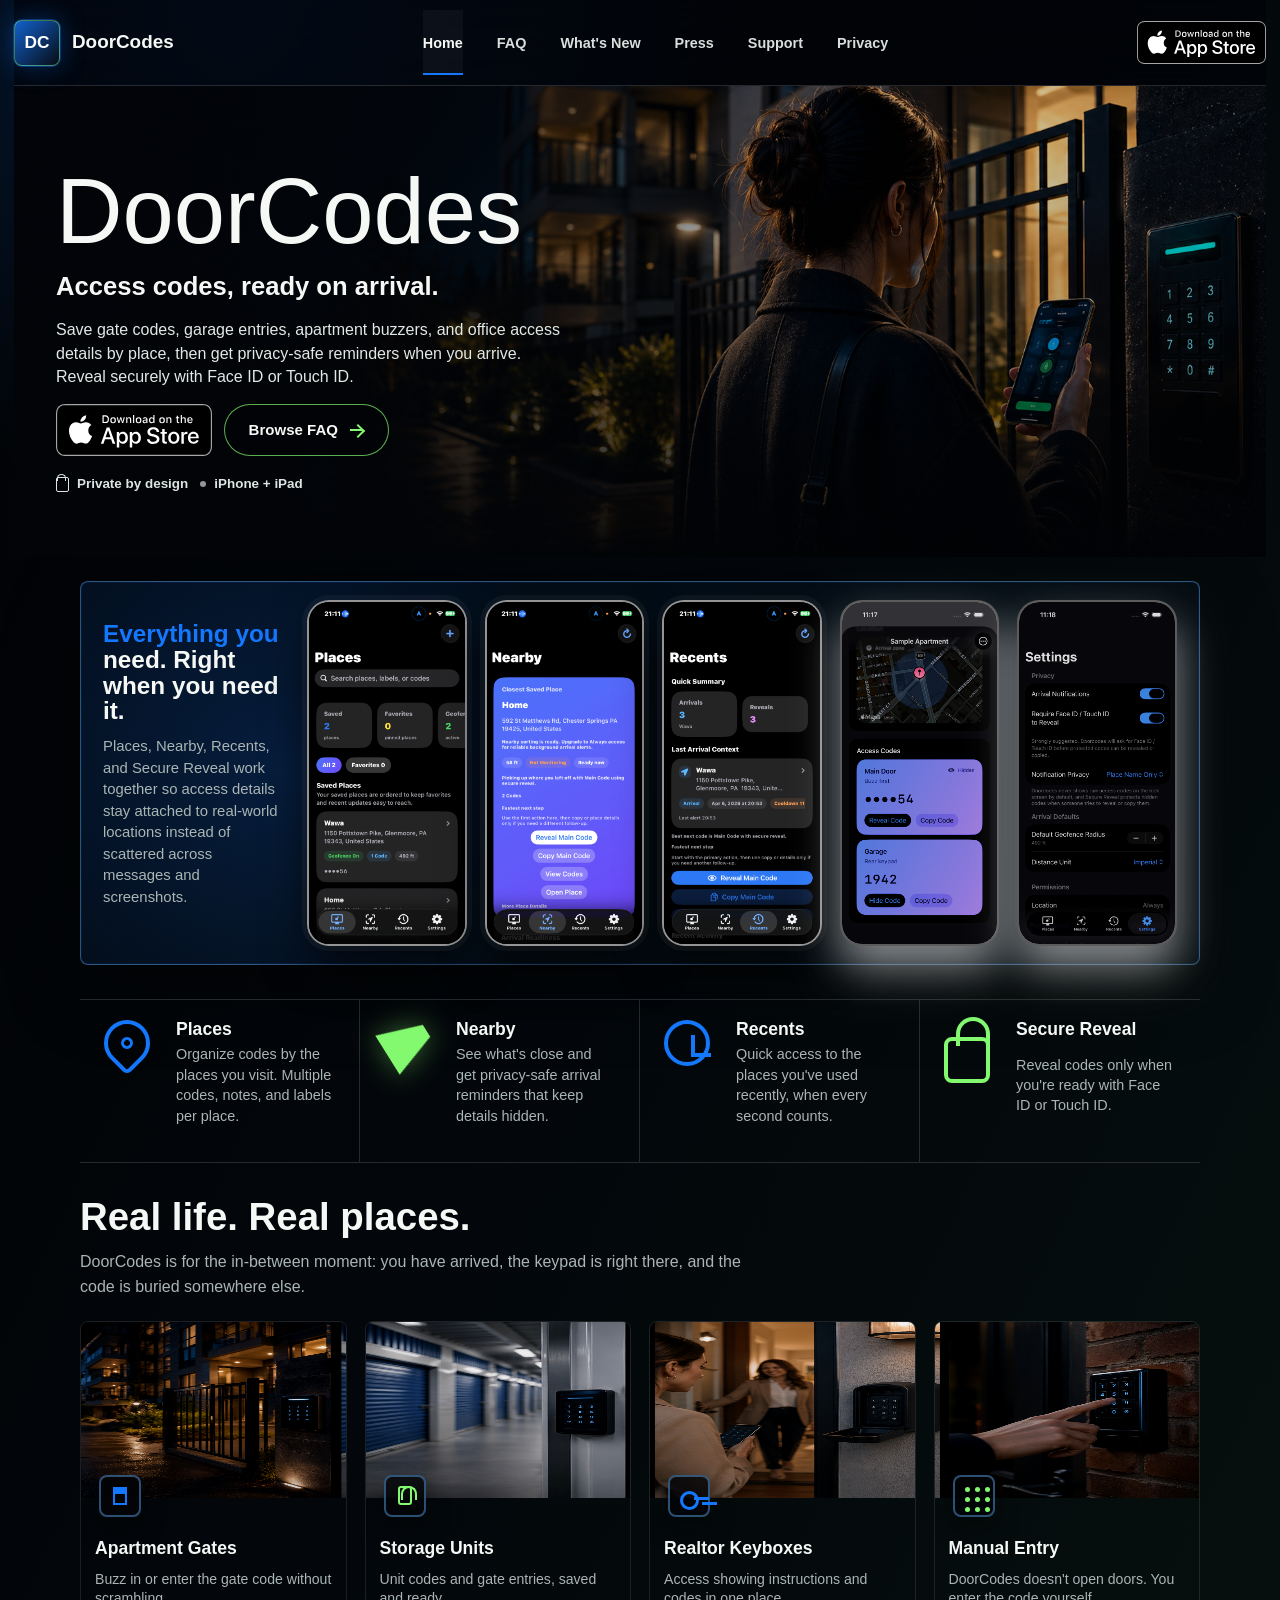
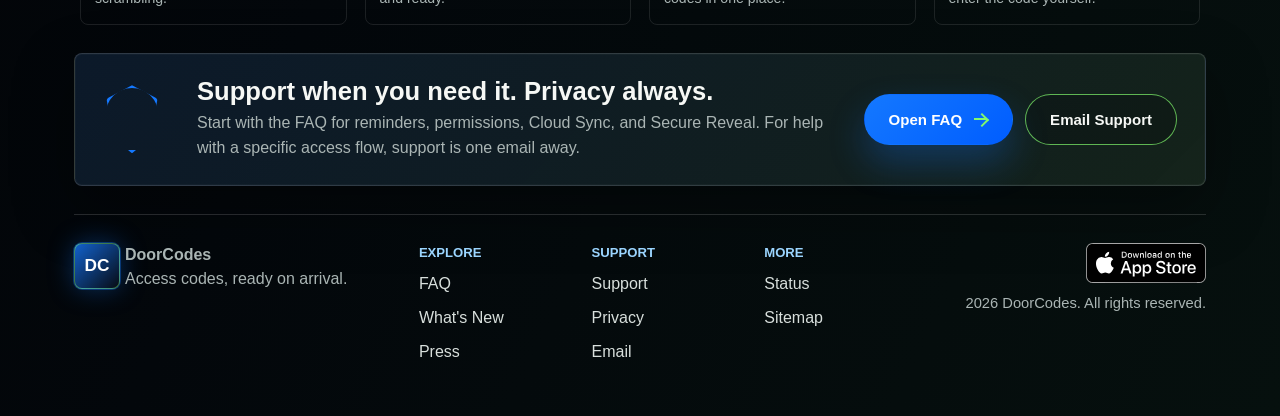
==== commit 92cfd461: "Use official App Store badge" ====
--- a/index.html
+++ b/index.html
@@ -41,9 +41,8 @@
         <a href="support.html">Support</a>
         <a href="privacy.html">Privacy</a>
       </nav>
-      <a class="nav-cta app-store-cta" href="https://apps.apple.com/us/app/doorcodes-vault/id6761863570" aria-label="Download DoorCodes on the App Store">
-        <span class="store-icon" aria-hidden="true"></span>
-        <span><small>Download on the</small>App Store</span>
+      <a class="nav-cta app-store-badge-link" href="https://apps.apple.com/us/app/doorcodes-vault/id6761863570" aria-label="Download DoorCodes on the App Store">
+        <img class="app-store-badge" src="assets/download-on-app-store.svg" alt="Download on the App Store">
       </a>
     </header>
 
@@ -54,9 +53,8 @@
           <p class="hero-subhead">Access codes, ready on arrival.</p>
           <p class="lede">Save gate codes, garage entries, apartment buzzers, and office access details by place, then get privacy-safe reminders when you arrive. Reveal securely with Face ID or Touch ID.</p>
           <div class="button-row">
-            <a class="button primary app-store-cta" href="https://apps.apple.com/us/app/doorcodes-vault/id6761863570">
-              <span class="store-icon" aria-hidden="true"></span>
-              <span>Download on the App Store</span>
+            <a class="app-store-badge-link hero-store-badge" href="https://apps.apple.com/us/app/doorcodes-vault/id6761863570" aria-label="Download DoorCodes on the App Store">
+              <img class="app-store-badge" src="assets/download-on-app-store.svg" alt="Download on the App Store">
             </a>
             <a class="button secondary" href="faq.html">
               <span>Browse FAQ</span>
@@ -208,9 +206,8 @@
         <a class="footer-link" href="index.html">Sitemap</a>
       </div>
       <div class="footer-block footer-store">
-        <a class="button secondary app-store-cta" href="https://apps.apple.com/us/app/doorcodes-vault/id6761863570">
-          <span class="store-icon" aria-hidden="true"></span>
-          <span><small>Download on the</small>App Store</span>
+        <a class="app-store-badge-link footer-store-badge" href="https://apps.apple.com/us/app/doorcodes-vault/id6761863570" aria-label="Download DoorCodes on the App Store">
+          <img class="app-store-badge" src="assets/download-on-app-store.svg" alt="Download on the App Store">
         </a>
         <p class="small muted">2026 DoorCodes. All rights reserved.</p>
       </div>
--- a/site.css
+++ b/site.css
@@ -153,60 +153,48 @@
   display: inline-flex;
   align-items: center;
   justify-content: center;
-  gap: 10px;
-  min-height: 48px;
-  padding: 8px 15px;
-  border: 1px solid rgba(255, 255, 255, 0.36);
-  border-radius: 8px;
-  background: rgba(0, 0, 0, 0.26);
-  color: var(--text);
-  font-size: 0.9rem;
-  font-weight: 800;
-  white-space: nowrap;
-}
-
-.nav-cta span:last-child,
-.footer-store .button span:last-child {
-  display: grid;
-  gap: 0;
-  line-height: 1.05;
-}
-
-.nav-cta small,
-.footer-store .button small {
+  line-height: 0;
+}
+
+.app-store-badge-link {
+  display: inline-flex;
+  align-items: center;
+  justify-content: center;
+  flex: 0 0 auto;
+  line-height: 0;
+  text-decoration: none;
+  transition: opacity 0.18s ease, transform 0.18s ease;
+}
+
+.app-store-badge-link:hover {
+  opacity: 0.92;
+  transform: translateY(-1px);
+}
+
+.app-store-badge {
   display: block;
-  font-size: 0.62rem;
-  font-weight: 700;
-  letter-spacing: 0.01em;
-}
-
-.store-icon,
+  width: auto;
+  height: 40px;
+}
+
+.topbar .app-store-badge {
+  height: 43px;
+}
+
+.hero-store-badge .app-store-badge {
+  height: 52px;
+}
+
+.footer-store-badge .app-store-badge {
+  height: 40px;
+}
+
 .feature-icon,
 .scenario-icon,
 .shield-mark {
   position: relative;
   display: inline-block;
   flex: 0 0 auto;
-}
-
-.store-icon {
-  width: 17px;
-  height: 20px;
-  border-radius: 52% 48% 45% 55%;
-  background: currentColor;
-  transform: rotate(-8deg);
-}
-
-.store-icon::before {
-  content: "";
-  position: absolute;
-  width: 7px;
-  height: 7px;
-  top: -4px;
-  right: 2px;
-  border-radius: 7px 0 7px 0;
-  background: currentColor;
-  transform: rotate(22deg);
 }
 
 .hero,
@@ -1416,6 +1404,10 @@
     width: 100%;
   }
 
+  .nav-cta .app-store-badge {
+    height: 40px;
+  }
+
   .home-hero {
     min-height: 620px;
     margin-top: 14px;
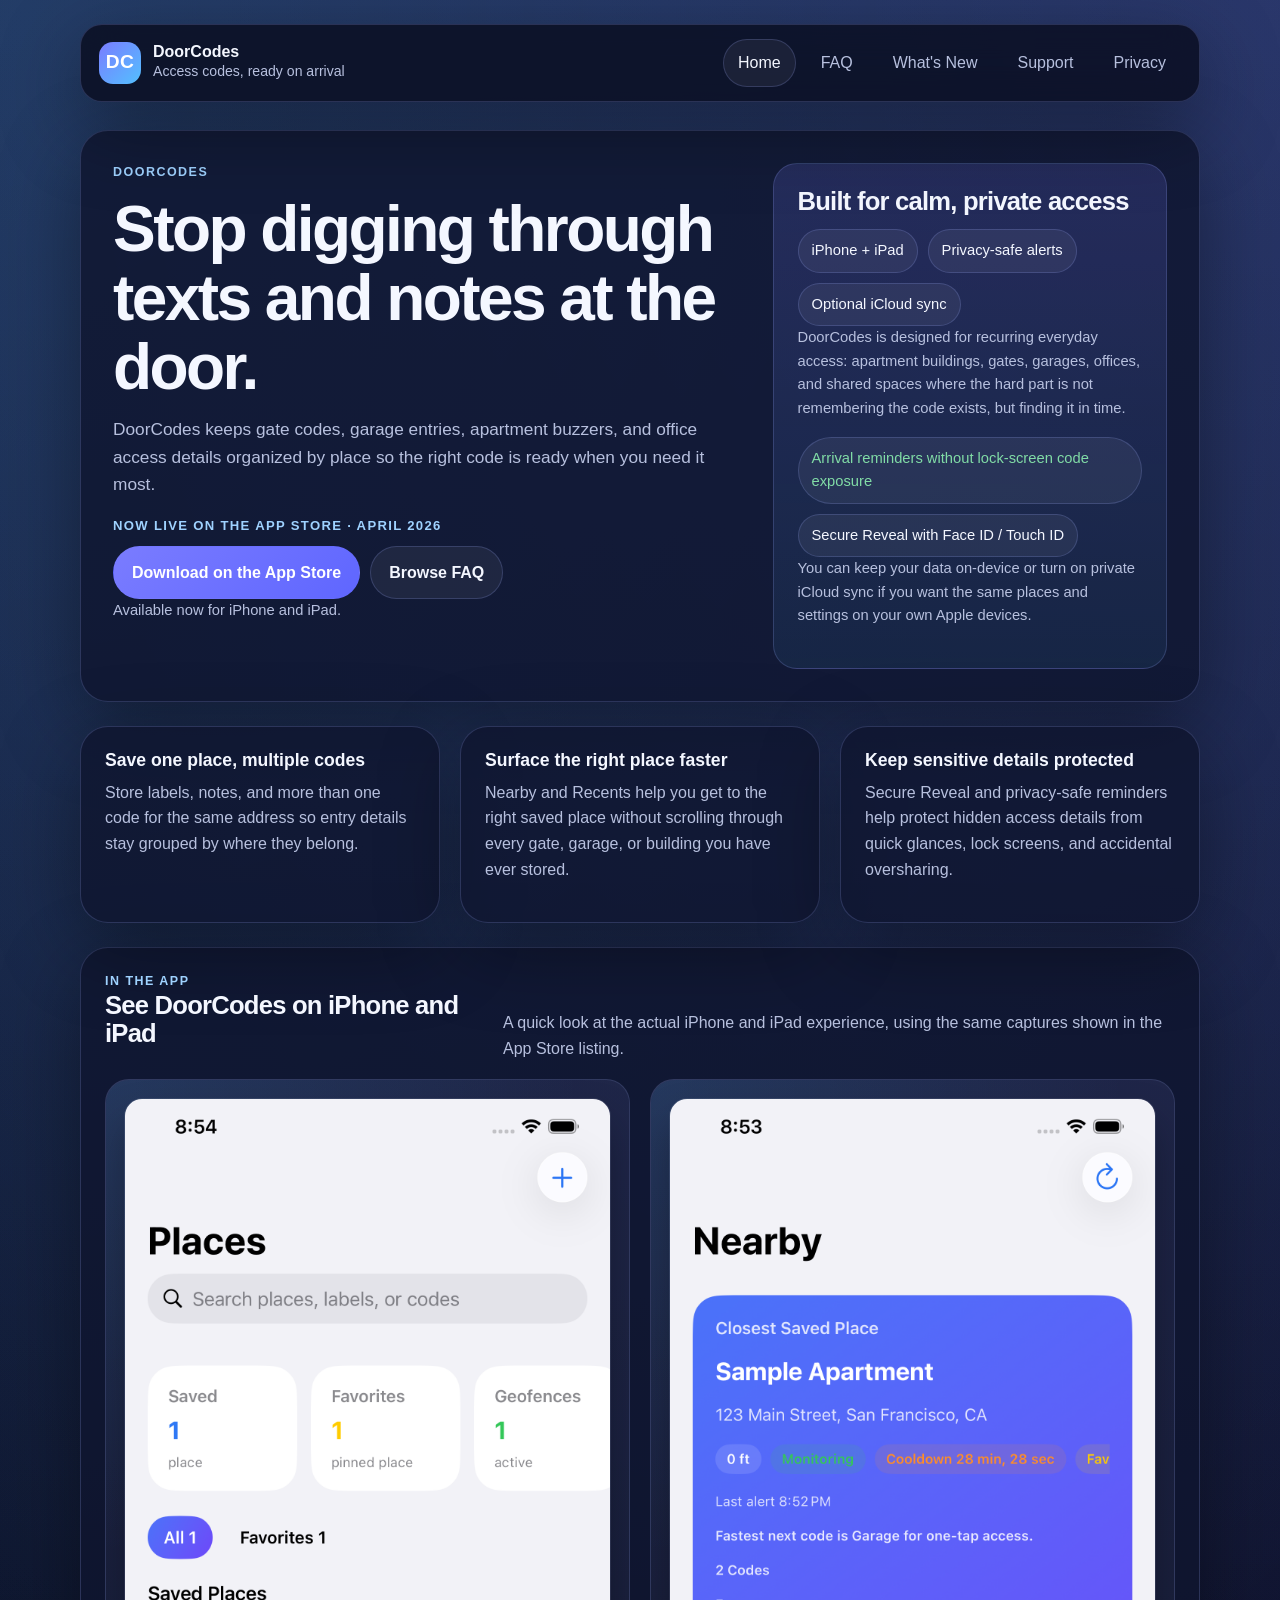
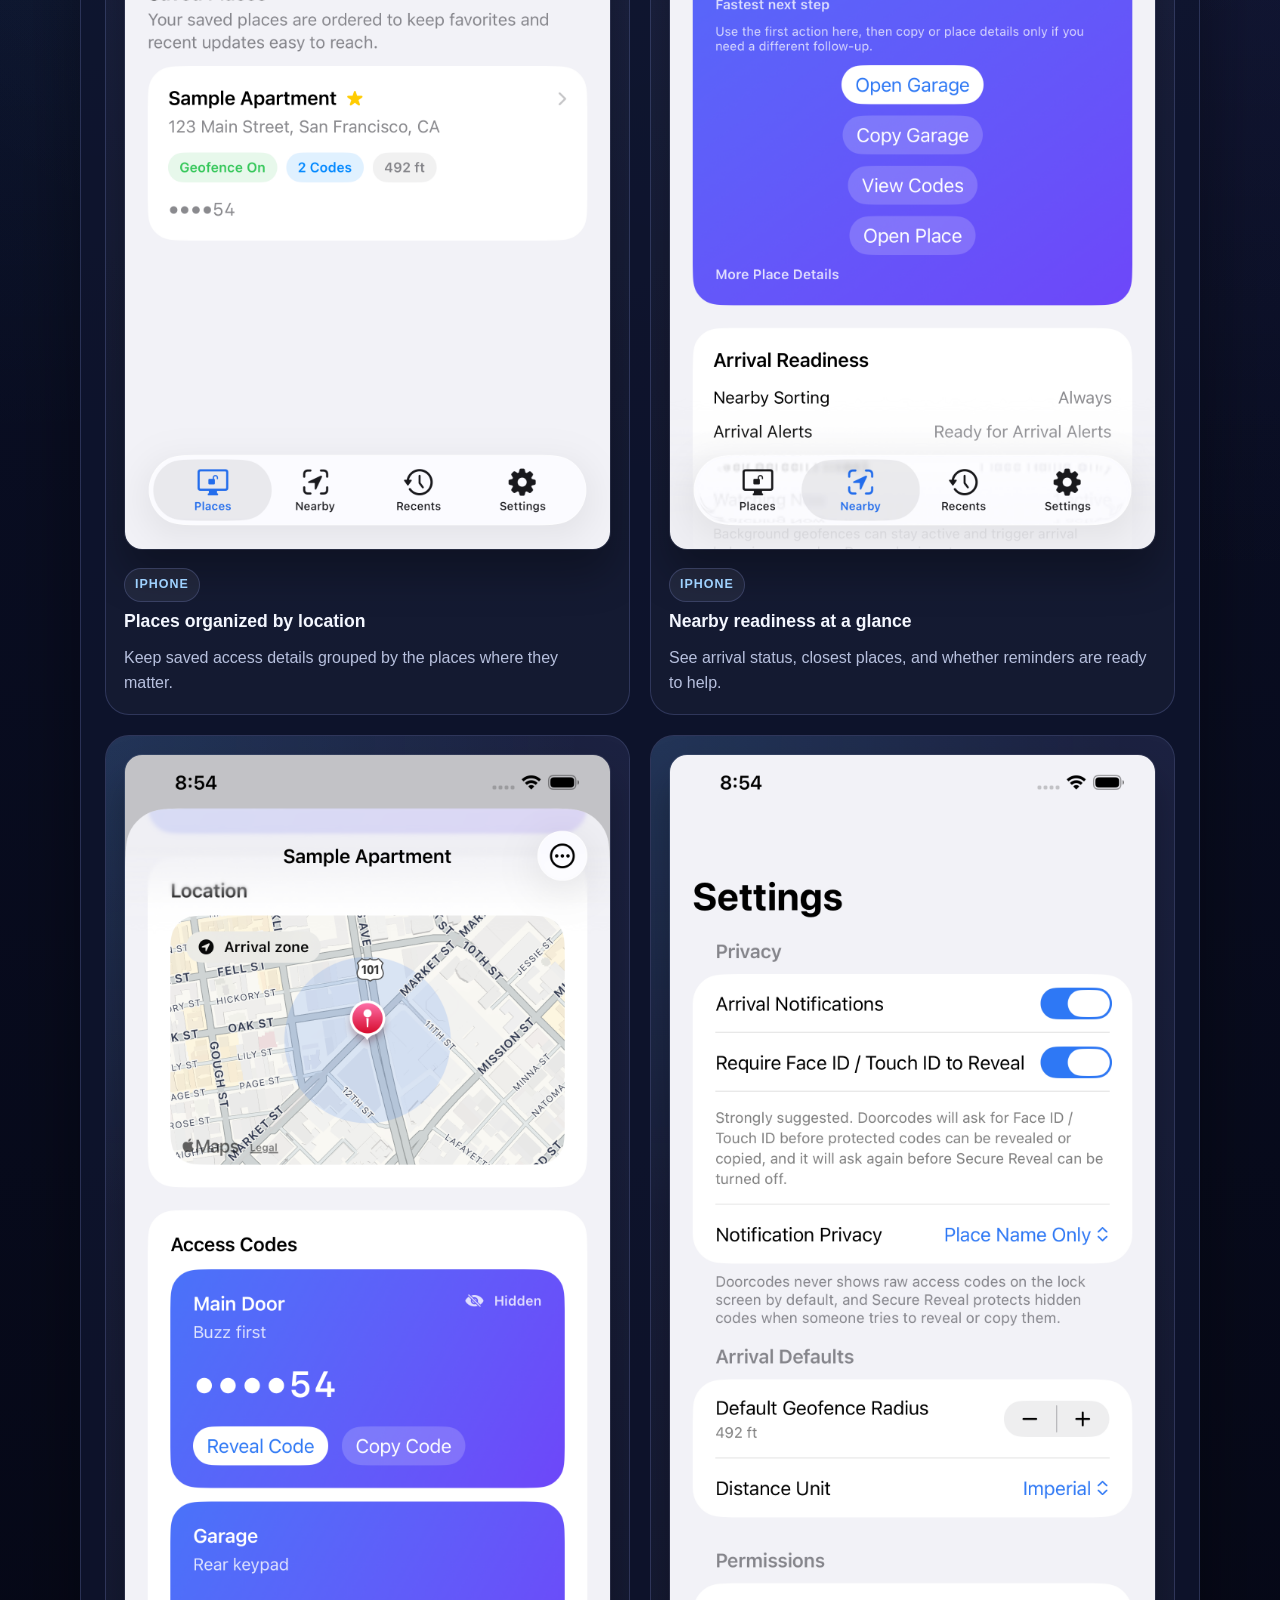
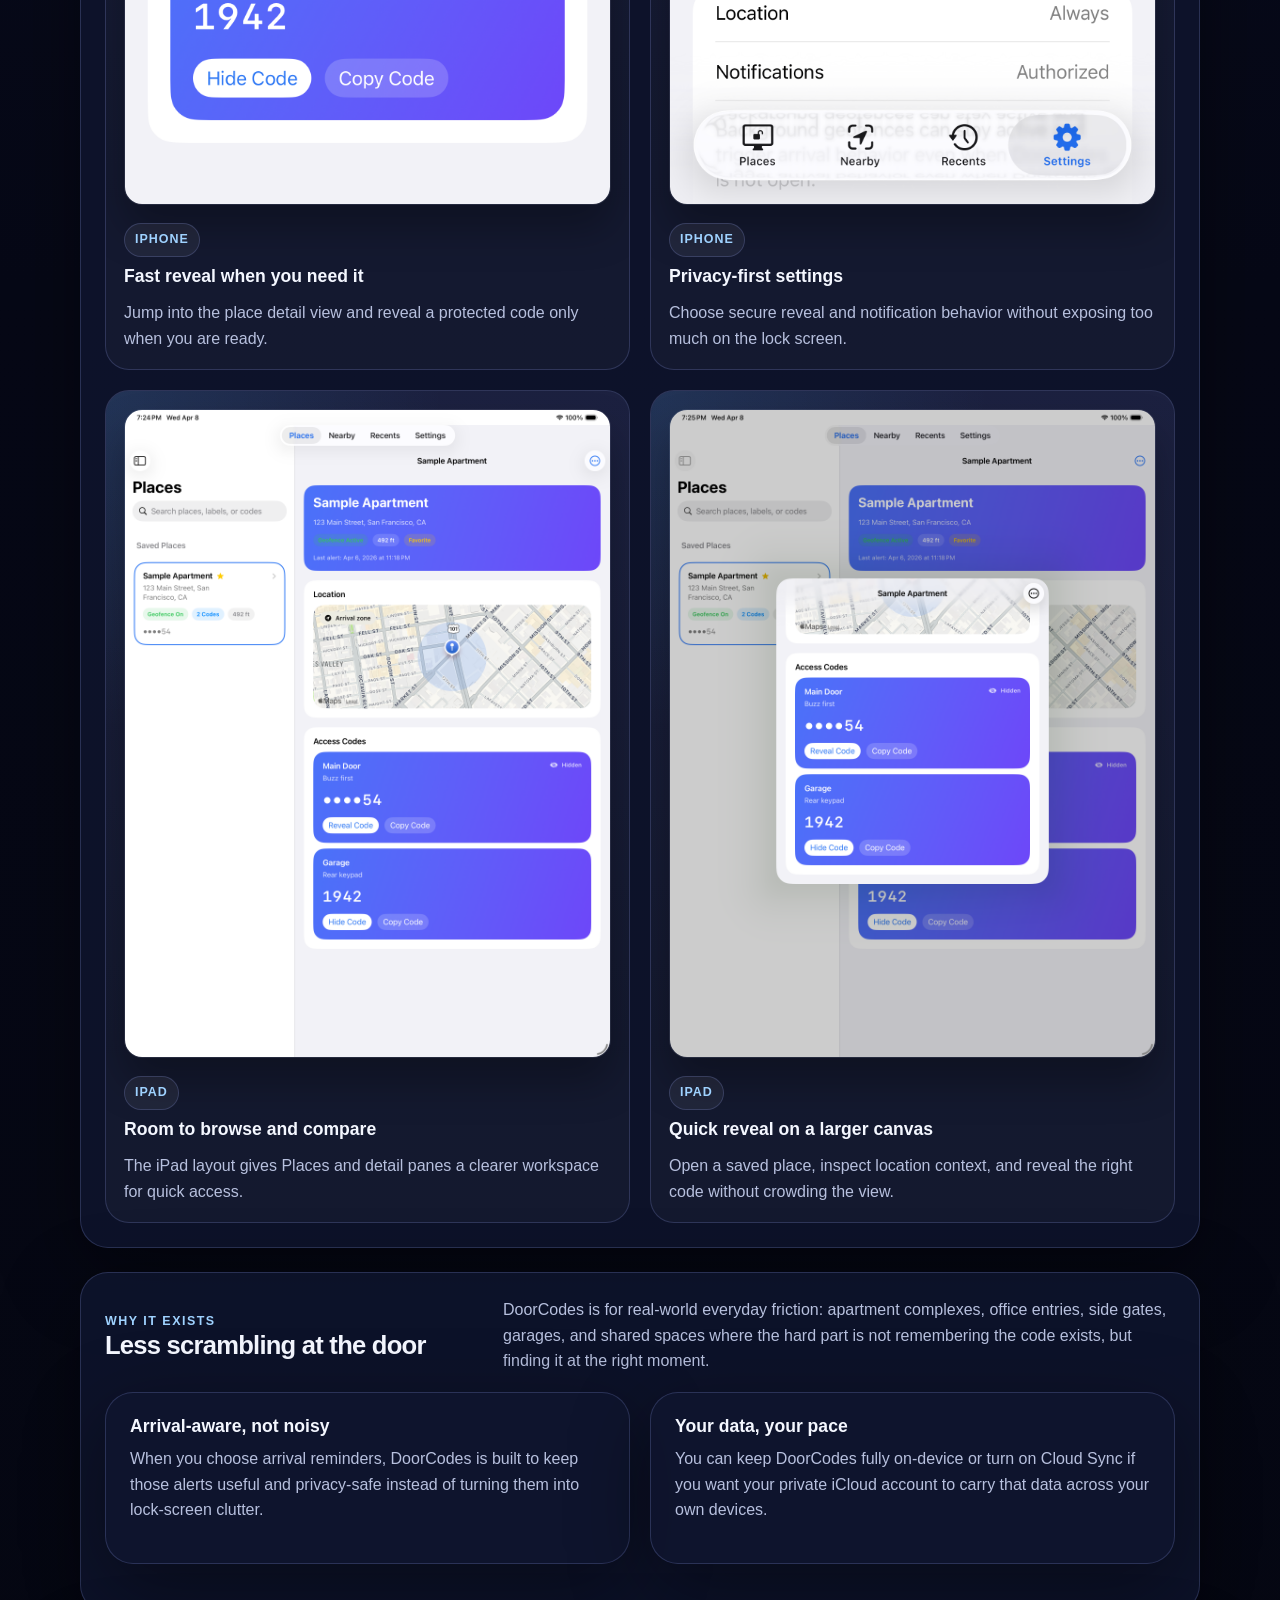
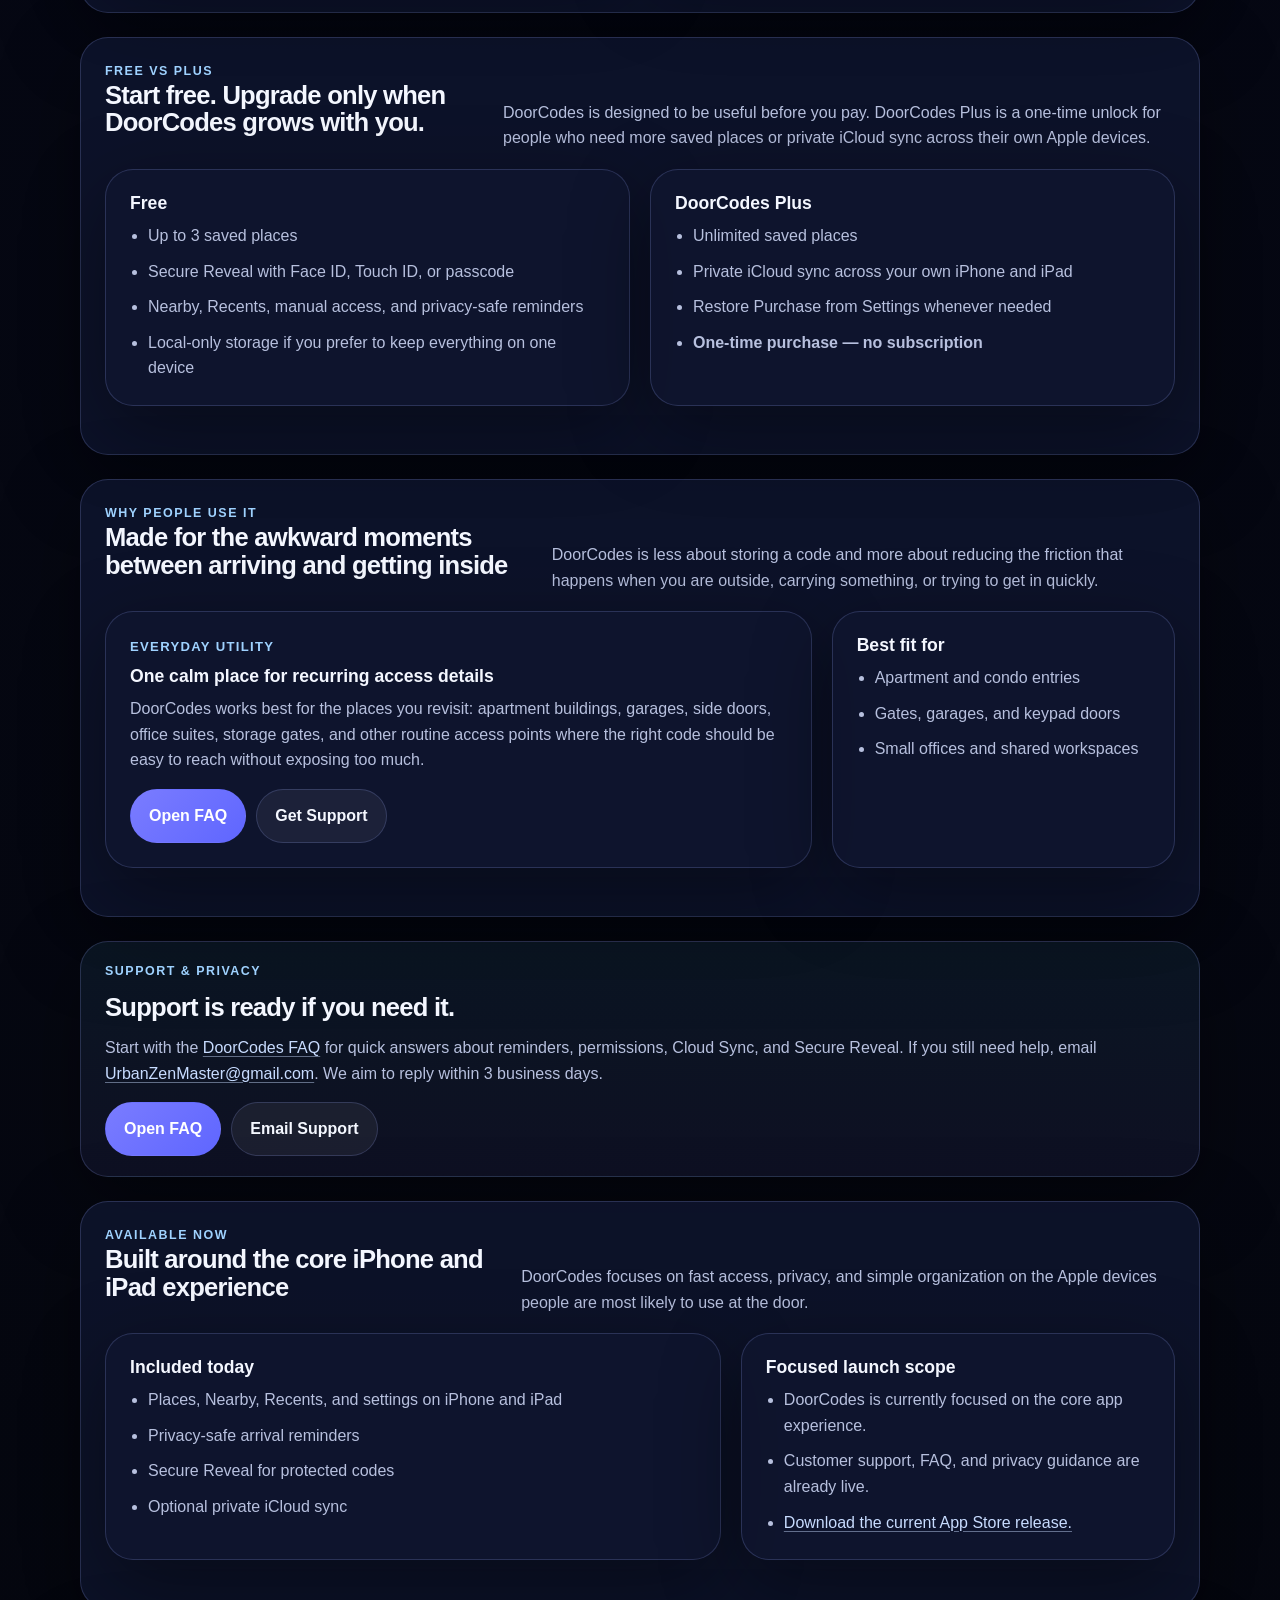
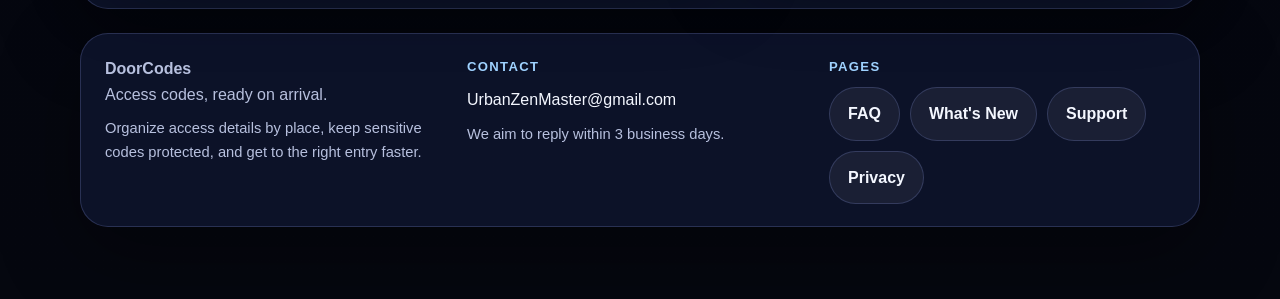
==== commit 0ba6acb6: "Refresh DoorCodes screenshots and App Clip copy" ====
--- a/index.html
+++ b/index.html
@@ -5,7 +5,7 @@
   <meta name="viewport" content="width=device-width, initial-scale=1">
   <meta name="description" content="DoorCodes keeps place-based access details ready when you arrive, with privacy-safe reminders, Secure Reveal, and optional private iCloud sync on iPhone and iPad.">
   <meta name="robots" content="index,follow">
-  <meta name="theme-color" content="#030407">
+  <meta name="theme-color" content="#060816">
   <link rel="canonical" href="https://doorcodesapp.com/">
   <link rel="icon" type="image/png" href="assets/doorcodes-favicon-512.png">
   <link rel="apple-touch-icon" href="assets/apple-touch-icon.png">
@@ -23,193 +23,289 @@
   <title>DoorCodes | Access codes, ready on arrival</title>
   <link rel="stylesheet" href="site.css">
 </head>
-<body class="home-page">
+<body>
   <div class="shell">
     <header class="topbar">
-      <a class="brand" href="index.html" aria-label="DoorCodes home">
+      <div class="brand">
         <div class="brand-mark">DC</div>
         <div class="brand-copy">
           <strong>DoorCodes</strong>
           <span>Access codes, ready on arrival</span>
         </div>
-      </a>
+      </div>
       <nav class="nav" aria-label="Primary">
         <a class="active" href="index.html">Home</a>
         <a href="faq.html">FAQ</a>
         <a href="whats-new.html">What's New</a>
-        <a href="press.html">Press</a>
         <a href="support.html">Support</a>
         <a href="privacy.html">Privacy</a>
       </nav>
-      <a class="nav-cta app-store-badge-link" href="https://apps.apple.com/us/app/doorcodes-vault/id6761863570" aria-label="Download DoorCodes on the App Store">
-        <img class="app-store-badge" src="assets/download-on-app-store.svg" alt="Download on the App Store">
-      </a>
     </header>
 
     <main>
-      <section class="hero home-hero">
-        <div class="hero-content">
-          <h1>DoorCodes</h1>
-          <p class="hero-subhead">Access codes, ready on arrival.</p>
-          <p class="lede">Save gate codes, garage entries, apartment buzzers, and office access details by place, then get privacy-safe reminders when you arrive. Reveal securely with Face ID or Touch ID.</p>
+      <section class="hero">
+        <div>
+          <p class="eyebrow">DoorCodes</p>
+          <h1>Stop digging through texts and notes at the door.</h1>
+          <p class="lede">DoorCodes keeps gate codes, garage entries, apartment buzzers, and office access details organized by place so the right code is ready when you need it most.</p>
+          <p class="release-label">Now live on the App Store · April 2026</p>
           <div class="button-row">
-            <a class="app-store-badge-link hero-store-badge" href="https://apps.apple.com/us/app/doorcodes-vault/id6761863570" aria-label="Download DoorCodes on the App Store">
-              <img class="app-store-badge" src="assets/download-on-app-store.svg" alt="Download on the App Store">
-            </a>
-            <a class="button secondary" href="faq.html">
-              <span>Browse FAQ</span>
-              <span class="arrow-icon" aria-hidden="true"></span>
-            </a>
-          </div>
-          <div class="trust-row" aria-label="DoorCodes privacy and platform highlights">
-            <span>Private by design</span>
-            <span>iPhone + iPad</span>
-          </div>
-        </div>
-      </section>
-
-      <section class="screen-wall" aria-label="DoorCodes app screens">
-        <div class="screen-wall-copy">
-          <h2>Everything you need. Right when you need it.</h2>
-          <p>Places, Nearby, Recents, and Secure Reveal work together so access details stay attached to real-world locations instead of scattered across messages and screenshots.</p>
-        </div>
-        <div class="phone-strip">
-          <figure class="phone-frame">
-            <img src="screenshots/iphone/iphone-places-dark.png" alt="DoorCodes Places list on iPhone">
-            <figcaption>Places</figcaption>
-          </figure>
-          <figure class="phone-frame">
-            <img src="screenshots/iphone/iphone-nearby-dark.png" alt="DoorCodes Nearby screen on iPhone">
-            <figcaption>Nearby</figcaption>
-          </figure>
-          <figure class="phone-frame">
-            <img src="screenshots/iphone/iphone-recents-dark.png" alt="DoorCodes Recents summary on iPhone">
-            <figcaption>Recents</figcaption>
-          </figure>
-          <figure class="phone-frame darken-ui">
-            <img src="screenshots/iphone/iphone-place-detail-quick-reveal.png" alt="DoorCodes quick reveal on iPhone">
-            <figcaption>Reveal</figcaption>
-          </figure>
-          <figure class="phone-frame darken-ui">
-            <img src="screenshots/iphone/iphone-settings-privacy.png" alt="DoorCodes privacy settings on iPhone">
-            <figcaption>Privacy</figcaption>
-          </figure>
-        </div>
-      </section>
-
-      <section class="feature-rail" aria-label="DoorCodes core features">
-        <article>
-          <div class="feature-icon pin-icon" aria-hidden="true"></div>
-          <h3>Places</h3>
-          <p>Organize codes by the places you visit. Multiple codes, notes, and labels per place.</p>
+            <a class="button primary app-store-cta" href="https://apps.apple.com/us/app/doorcodes-vault/id6761863570">Download on the App Store</a>
+            <a class="button secondary" href="faq.html">Browse FAQ</a>
+          </div>
+          <p class="cta-note small">Available now for iPhone and iPad.</p>
+        </div>
+
+        <aside class="hero-card">
+          <h2>Built for calm, private access</h2>
+          <div class="hero-badges">
+            <span class="badge">iPhone + iPad</span>
+            <span class="badge">Privacy-safe alerts</span>
+            <span class="badge">Optional iCloud sync</span>
+          </div>
+          <p class="small">DoorCodes is designed for recurring everyday access: apartment buildings, gates, garages, offices, and shared spaces where the hard part is not remembering the code exists, but finding it in time.</p>
+          <div class="pill-row">
+            <span class="pill success">Arrival reminders without lock-screen code exposure</span>
+            <span class="pill">Secure Reveal with Face ID / Touch ID</span>
+          </div>
+          <p class="small">You can keep your data on-device or turn on private iCloud sync if you want the same places and settings on your own Apple devices.</p>
+        </aside>
+      </section>
+
+      <section class="grid" aria-label="Highlights">
+        <article class="card span-4">
+          <h3>Save one place, multiple codes</h3>
+          <p>Store labels, notes, and more than one code for the same address so entry details stay grouped by where they belong.</p>
         </article>
-        <article>
-          <div class="feature-icon nearby-icon" aria-hidden="true"></div>
-          <h3>Nearby</h3>
-          <p>See what's close and get privacy-safe arrival reminders that keep details hidden.</p>
+
+        <article class="card span-4">
+          <h3>Surface the right place faster</h3>
+          <p>Nearby and Recents help you get to the right saved place without scrolling through every gate, garage, or building you have ever stored.</p>
         </article>
-        <article>
-          <div class="feature-icon recent-icon" aria-hidden="true"></div>
-          <h3>Recents</h3>
-          <p>Quick access to the places you've used recently, when every second counts.</p>
+
+        <article class="card span-4">
+          <h3>Keep sensitive details protected</h3>
+          <p>Secure Reveal and privacy-safe reminders help protect hidden access details from quick glances, lock screens, and accidental oversharing.</p>
         </article>
-        <article>
-          <div class="feature-icon lock-icon" aria-hidden="true"></div>
-          <h3>Secure Reveal</h3>
-          <p>Reveal codes only when you're ready with Face ID or Touch ID.</p>
-        </article>
-      </section>
-
-      <section class="section scenario-section">
-        <div class="section-header">
-          <div>
-            <h2>Real life. Real places.</h2>
-            <p>DoorCodes is for the in-between moment: you have arrived, the keypad is right there, and the code is buried somewhere else.</p>
-          </div>
-        </div>
-
-        <div class="scenario-grid">
-          <article class="scenario-card apartment">
-            <div class="scenario-media" aria-hidden="true"></div>
-            <div class="scenario-copy">
-              <span class="scenario-icon building-icon" aria-hidden="true"></span>
-              <h3>Apartment Gates</h3>
-              <p>Buzz in or enter the gate code without scrambling.</p>
-            </div>
-          </article>
-
-          <article class="scenario-card storage">
-            <div class="scenario-media" aria-hidden="true"></div>
-            <div class="scenario-copy">
-              <span class="scenario-icon lock-small-icon" aria-hidden="true"></span>
-              <h3>Storage Units</h3>
-              <p>Unit codes and gate entries, saved and ready.</p>
-            </div>
-          </article>
-
-          <article class="scenario-card realtor">
-            <div class="scenario-media" aria-hidden="true"></div>
-            <div class="scenario-copy">
-              <span class="scenario-icon key-icon" aria-hidden="true"></span>
-              <h3>Realtor Keyboxes</h3>
-              <p>Access showing instructions and codes in one place.</p>
-            </div>
-          </article>
-
-          <article class="scenario-card manual">
-            <div class="scenario-media" aria-hidden="true"></div>
-            <div class="scenario-copy">
-              <span class="scenario-icon keypad-icon" aria-hidden="true"></span>
-              <h3>Manual Entry</h3>
-              <p>DoorCodes doesn't open doors. You enter the code yourself.</p>
-            </div>
-          </article>
-        </div>
-      </section>
-
-      <section class="support-band">
-        <div class="shield-mark" aria-hidden="true"></div>
-        <div>
-          <h2>Support when you need it. Privacy always.</h2>
-          <p>Start with the FAQ for reminders, permissions, Cloud Sync, and Secure Reveal. For help with a specific access flow, support is one email away.</p>
-        </div>
-        <div class="button-row support-actions">
-          <a class="button primary" href="faq.html">
-            <span>Open FAQ</span>
-            <span class="arrow-icon" aria-hidden="true"></span>
-          </a>
-          <a class="button secondary" href="mailto:support@doorcodesapp.com?subject=DoorCodes%20Support">Email Support</a>
+      </section>
+
+      <section class="section">
+        <div class="section-header">
+          <div>
+            <p class="eyebrow">In The App</p>
+            <h2>See DoorCodes on iPhone and iPad</h2>
+          </div>
+          <p>A quick look at the actual iPhone and iPad experience, using the same captures shown in the App Store listing.</p>
+        </div>
+
+        <div class="screenshot-grid" aria-label="DoorCodes app screenshots">
+          <article class="screenshot-card">
+            <div class="screenshot-frame">
+              <img src="screenshots/iphone/iphone-places-list.png" alt="DoorCodes Places list on iPhone">
+            </div>
+            <div class="screenshot-meta">
+              <span class="device-chip">iPhone</span>
+              <h3>Places organized by location</h3>
+              <p>Keep saved access details grouped by the places where they matter.</p>
+            </div>
+          </article>
+
+          <article class="screenshot-card">
+            <div class="screenshot-frame">
+              <img src="screenshots/iphone/iphone-nearby-ready.png" alt="DoorCodes Nearby readiness screen on iPhone">
+            </div>
+            <div class="screenshot-meta">
+              <span class="device-chip">iPhone</span>
+              <h3>Nearby readiness at a glance</h3>
+              <p>See arrival status, closest places, and whether reminders are ready to help.</p>
+            </div>
+          </article>
+
+          <article class="screenshot-card">
+            <div class="screenshot-frame">
+              <img src="screenshots/iphone/iphone-place-detail-quick-reveal.png" alt="DoorCodes place detail reveal screen on iPhone">
+            </div>
+            <div class="screenshot-meta">
+              <span class="device-chip">iPhone</span>
+              <h3>Fast reveal when you need it</h3>
+              <p>Jump into the place detail view and reveal a protected code only when you are ready.</p>
+            </div>
+          </article>
+
+          <article class="screenshot-card">
+            <div class="screenshot-frame">
+              <img src="screenshots/iphone/iphone-settings-privacy.png" alt="DoorCodes privacy settings on iPhone">
+            </div>
+            <div class="screenshot-meta">
+              <span class="device-chip">iPhone</span>
+              <h3>Privacy-first settings</h3>
+              <p>Choose secure reveal and notification behavior without exposing too much on the lock screen.</p>
+            </div>
+          </article>
+
+          <article class="screenshot-card">
+            <div class="screenshot-frame">
+              <img src="screenshots/ipad/ipad-places-workspace.png" alt="DoorCodes Places workspace on iPad">
+            </div>
+            <div class="screenshot-meta">
+              <span class="device-chip">iPad</span>
+              <h3>Room to browse and compare</h3>
+              <p>The iPad layout gives Places and detail panes a clearer workspace for quick access.</p>
+            </div>
+          </article>
+
+          <article class="screenshot-card">
+            <div class="screenshot-frame">
+              <img src="screenshots/ipad/ipad-place-detail-quick-reveal.png" alt="DoorCodes place detail on iPad">
+            </div>
+            <div class="screenshot-meta">
+              <span class="device-chip">iPad</span>
+              <h3>Quick reveal on a larger canvas</h3>
+              <p>Open a saved place, inspect location context, and reveal the right code without crowding the view.</p>
+            </div>
+          </article>
+        </div>
+      </section>
+
+      <section class="section">
+        <div class="section-header">
+          <div>
+            <p class="eyebrow">Why It Exists</p>
+            <h2>Less scrambling at the door</h2>
+          </div>
+          <p>DoorCodes is for real-world everyday friction: apartment complexes, office entries, side gates, garages, and shared spaces where the hard part is not remembering the code exists, but finding it at the right moment.</p>
+        </div>
+        <div class="grid">
+          <article class="card span-6">
+            <h3>Arrival-aware, not noisy</h3>
+            <p>When you choose arrival reminders, DoorCodes is built to keep those alerts useful and privacy-safe instead of turning them into lock-screen clutter.</p>
+          </article>
+          <article class="card span-6">
+            <h3>Your data, your pace</h3>
+            <p>You can keep DoorCodes fully on-device or turn on Cloud Sync if you want your private iCloud account to carry that data across your own devices.</p>
+          </article>
+        </div>
+      </section>
+
+      <section class="section">
+        <div class="section-header">
+          <div>
+            <p class="eyebrow">Free vs Plus</p>
+            <h2>Start free. Upgrade only when DoorCodes grows with you.</h2>
+          </div>
+          <p>DoorCodes is designed to be useful before you pay. DoorCodes Plus is a one-time unlock for people who need more saved places or private iCloud sync across their own Apple devices.</p>
+        </div>
+        <div class="grid">
+          <article class="card span-6">
+            <h3>Free</h3>
+            <ul>
+              <li>Up to 3 saved places</li>
+              <li>Secure Reveal with Face ID, Touch ID, or passcode</li>
+              <li>Nearby, Recents, manual access, and privacy-safe reminders</li>
+              <li>Local-only storage if you prefer to keep everything on one device</li>
+            </ul>
+          </article>
+
+          <article class="card span-6">
+            <h3>DoorCodes Plus</h3>
+            <ul>
+              <li>Unlimited saved places</li>
+              <li>Private iCloud sync across your own iPhone and iPad</li>
+              <li>Restore Purchase from Settings whenever needed</li>
+              <li><strong>One-time purchase — no subscription</strong></li>
+            </ul>
+          </article>
+        </div>
+      </section>
+
+      <section class="section">
+        <div class="section-header">
+          <div>
+            <p class="eyebrow">Why People Use It</p>
+            <h2>Made for the awkward moments between arriving and getting inside</h2>
+          </div>
+          <p>DoorCodes is less about storing a code and more about reducing the friction that happens when you are outside, carrying something, or trying to get in quickly.</p>
+        </div>
+        <div class="grid">
+          <article class="card span-8">
+            <p class="release-label">Everyday Utility</p>
+            <h3>One calm place for recurring access details</h3>
+            <p>DoorCodes works best for the places you revisit: apartment buildings, garages, side doors, office suites, storage gates, and other routine access points where the right code should be easy to reach without exposing too much.</p>
+            <div class="button-row">
+              <a class="button primary" href="faq.html">Open FAQ</a>
+              <a class="button secondary" href="support.html">Get Support</a>
+            </div>
+          </article>
+          <article class="card span-4">
+            <h3>Best fit for</h3>
+            <ul>
+              <li>Apartment and condo entries</li>
+              <li>Gates, garages, and keypad doors</li>
+              <li>Small offices and shared workspaces</li>
+            </ul>
+          </article>
+        </div>
+      </section>
+
+      <section class="callout">
+        <p class="eyebrow">Support & Privacy</p>
+        <h2>Support is ready if you need it.</h2>
+        <p>Start with the <a class="inline-link" href="faq.html">DoorCodes FAQ</a> for quick answers about reminders, permissions, Cloud Sync, and Secure Reveal. If you still need help, email <a class="inline-link" href="mailto:UrbanZenMaster@gmail.com?subject=DoorCodes%20Support">UrbanZenMaster@gmail.com</a>. We aim to reply within 3 business days.</p>
+        <div class="button-row">
+          <a class="button primary" href="faq.html">Open FAQ</a>
+          <a class="button secondary" href="mailto:UrbanZenMaster@gmail.com?subject=DoorCodes%20Support">Email Support</a>
+        </div>
+      </section>
+
+      <section class="section">
+        <div class="section-header">
+          <div>
+            <p class="eyebrow">Available Now</p>
+            <h2>Built around the core iPhone and iPad experience</h2>
+          </div>
+          <p>DoorCodes focuses on fast access, privacy, and simple organization on the Apple devices people are most likely to use at the door.</p>
+        </div>
+        <div class="grid">
+          <article class="card span-7">
+            <h3>Included today</h3>
+            <ul>
+              <li>Places, Nearby, Recents, and settings on iPhone and iPad</li>
+              <li>Privacy-safe arrival reminders</li>
+              <li>Secure Reveal for protected codes</li>
+              <li>Optional private iCloud sync</li>
+            </ul>
+          </article>
+
+          <article class="card span-5">
+            <h3>Focused launch scope</h3>
+            <ul>
+              <li>DoorCodes is currently focused on the core app experience.</li>
+              <li>Customer support, FAQ, and privacy guidance are already live.</li>
+              <li><a class="inline-link" href="https://apps.apple.com/us/app/doorcodes-vault/id6761863570">Download the current App Store release.</a></li>
+            </ul>
+          </article>
         </div>
       </section>
     </main>
 
     <footer class="footer">
-      <div class="footer-block footer-brand">
-        <div class="brand-mark">DC</div>
+      <div class="footer-block">
         <p><strong>DoorCodes</strong><br><span class="muted">Access codes, ready on arrival.</span></p>
+        <p class="small footer-note">Organize access details by place, keep sensitive codes protected, and get to the right entry faster.</p>
       </div>
       <div class="footer-block">
-        <p class="footer-title">Explore</p>
-        <a class="footer-link" href="faq.html">FAQ</a>
-        <a class="footer-link" href="whats-new.html">What's New</a>
-        <a class="footer-link" href="press.html">Press</a>
+        <p class="footer-title">Contact</p>
+        <a class="footer-link" href="mailto:UrbanZenMaster@gmail.com?subject=DoorCodes%20Support">UrbanZenMaster@gmail.com</a>
+        <p class="small muted">We aim to reply within 3 business days.</p>
       </div>
       <div class="footer-block">
-        <p class="footer-title">Support</p>
-        <a class="footer-link" href="support.html">Support</a>
-        <a class="footer-link" href="privacy.html">Privacy</a>
-        <a class="footer-link" href="mailto:support@doorcodesapp.com?subject=DoorCodes%20Support">Email</a>
-      </div>
-      <div class="footer-block">
-        <p class="footer-title">More</p>
-        <a class="footer-link" href="support.html">Status</a>
-        <a class="footer-link" href="index.html">Sitemap</a>
-      </div>
-      <div class="footer-block footer-store">
-        <a class="app-store-badge-link footer-store-badge" href="https://apps.apple.com/us/app/doorcodes-vault/id6761863570" aria-label="Download DoorCodes on the App Store">
-          <img class="app-store-badge" src="assets/download-on-app-store.svg" alt="Download on the App Store">
-        </a>
-        <p class="small muted">2026 DoorCodes. All rights reserved.</p>
+        <p class="footer-title">Pages</p>
+        <div class="meta-row">
+          <a class="button secondary" href="faq.html">FAQ</a>
+          <a class="button secondary" href="whats-new.html">What's New</a>
+          <a class="button secondary" href="support.html">Support</a>
+          <a class="button secondary" href="privacy.html">Privacy</a>
+        </div>
       </div>
     </footer>
   </div>
--- a/site.css
+++ b/site.css
@@ -1,23 +1,18 @@
 :root {
   color-scheme: dark;
-  --bg: #030407;
-  --bg-lift: #080c12;
-  --panel: rgba(8, 12, 18, 0.82);
-  --panel-solid: #0b1017;
-  --panel-soft: rgba(255, 255, 255, 0.055);
-  --text: #f6f8f5;
-  --muted: #aab5b4;
-  --dim: #6f7b7a;
-  --blue: #1478ff;
-  --blue-strong: #005dff;
-  --green: #82f96e;
-  --green-soft: rgba(130, 249, 110, 0.14);
-  --amber: #f3a83b;
-  --line: rgba(255, 255, 255, 0.14);
-  --line-strong: rgba(98, 177, 255, 0.44);
-  --shadow: 0 24px 70px rgba(0, 0, 0, 0.52);
-  --radius: 8px;
-  --max: 1280px;
+  --bg: #060816;
+  --bg-accent: #0f1633;
+  --surface: rgba(15, 21, 47, 0.82);
+  --surface-strong: rgba(19, 27, 58, 0.96);
+  --surface-soft: rgba(255, 255, 255, 0.06);
+  --text: #f4f7ff;
+  --muted: #b7c0de;
+  --accent: #7a7cff;
+  --accent-strong: #5f66ff;
+  --accent-soft: rgba(122, 124, 255, 0.18);
+  --border: rgba(156, 170, 255, 0.2);
+  --success: #81dca6;
+  --shadow: 0 24px 80px rgba(0, 0, 0, 0.38);
 }
 
 * {
@@ -26,19 +21,18 @@
 
 html {
   scroll-behavior: smooth;
-  overflow-x: hidden;
 }
 
 body {
   margin: 0;
   min-height: 100vh;
-  font-family: "Avenir Next", "SF Pro Text", "Helvetica Neue", Helvetica, Arial, sans-serif;
-  line-height: 1.55;
+  font-family: "SF Pro Text", "Helvetica Neue", Helvetica, Arial, sans-serif;
+  line-height: 1.6;
   color: var(--text);
   background:
-    radial-gradient(circle at 18% 0%, rgba(20, 120, 255, 0.22), transparent 32rem),
-    linear-gradient(115deg, #010204 0%, #03070b 48%, #06100e 100%);
-  overflow-x: hidden;
+    radial-gradient(circle at top left, rgba(82, 194, 255, 0.18), transparent 30%),
+    radial-gradient(circle at top right, rgba(122, 124, 255, 0.22), transparent 32%),
+    linear-gradient(180deg, var(--bg-accent) 0%, var(--bg) 52%, #05070f 100%);
 }
 
 a {
@@ -47,39 +41,38 @@
 }
 
 a.inline-link {
-  color: #dcecff;
+  color: #c8dcff;
   text-decoration: underline;
-  text-decoration-color: rgba(130, 249, 110, 0.44);
-  text-underline-offset: 0.18em;
+  text-decoration-color: rgba(200, 220, 255, 0.45);
+  text-underline-offset: 0.16em;
 }
 
 img {
+  max-width: 100%;
   display: block;
-  max-width: 100%;
 }
 
 .shell {
-  width: min(var(--max), calc(100% - 28px));
+  width: min(1120px, calc(100% - 32px));
   margin: 0 auto;
-  padding: 0 0 52px;
+  padding: 24px 0 72px;
 }
 
 .topbar {
   position: sticky;
-  top: 0;
-  z-index: 30;
-  display: grid;
-  grid-template-columns: auto minmax(0, 1fr) auto;
+  top: 16px;
+  z-index: 10;
+  display: flex;
   align-items: center;
-  gap: 22px;
-  min-height: 72px;
-  padding: 10px 0;
-  border: 0;
-  border-bottom: 1px solid rgba(255, 255, 255, 0.14);
-  border-radius: 0;
-  background: rgba(2, 4, 8, 0.72);
-  backdrop-filter: blur(24px);
-  box-shadow: none;
+  justify-content: space-between;
+  gap: 16px;
+  margin-bottom: 28px;
+  padding: 14px 18px;
+  border: 1px solid var(--border);
+  border-radius: 22px;
+  background: rgba(9, 13, 31, 0.82);
+  backdrop-filter: blur(18px);
+  box-shadow: var(--shadow);
 }
 
 .brand {
@@ -92,18 +85,14 @@
 .brand-mark {
   display: grid;
   place-items: center;
-  width: 46px;
-  height: 46px;
-  border: 1px solid rgba(130, 249, 110, 0.44);
-  border-radius: 8px;
-  background:
-    linear-gradient(135deg, rgba(20, 120, 255, 0.78), rgba(7, 12, 20, 0.96)),
-    #0b1017;
-  color: #ffffff;
-  font-size: 1.08rem;
+  width: 42px;
+  height: 42px;
+  border-radius: 14px;
+  background: linear-gradient(135deg, var(--accent) 0%, #53c0ff 100%);
+  color: white;
+  font-size: 1.2rem;
   font-weight: 800;
-  letter-spacing: 0;
-  box-shadow: 0 0 0 1px rgba(20, 120, 255, 0.34), 0 0 26px rgba(20, 120, 255, 0.34);
+  letter-spacing: 0.02em;
 }
 
 .brand-copy {
@@ -112,89 +101,35 @@
 
 .brand-copy strong {
   display: block;
-  font-size: 1.18rem;
+  font-size: 1rem;
   line-height: 1.1;
-}
-
-.topbar .brand-copy span {
-  display: none;
 }
 
 .brand-copy span {
   display: block;
   color: var(--muted);
-  font-size: 0.84rem;
+  font-size: 0.88rem;
 }
 
 .nav {
   display: flex;
-  align-items: center;
-  justify-content: center;
-  gap: clamp(14px, 2.7vw, 34px);
+  flex-wrap: wrap;
+  gap: 10px;
 }
 
 .nav a {
-  padding: 22px 0 19px;
-  border-bottom: 2px solid transparent;
-  color: #d9dfdc;
-  font-size: 0.9rem;
-  font-weight: 700;
-  transition: color 0.18s ease, border-color 0.18s ease, background 0.18s ease;
+  padding: 10px 14px;
+  border-radius: 999px;
+  border: 1px solid transparent;
+  color: var(--muted);
+  transition: 0.18s ease;
 }
 
 .nav a.active,
 .nav a:hover {
   color: var(--text);
-  border-color: var(--blue);
-  background: rgba(255, 255, 255, 0.04);
-}
-
-.nav-cta {
-  display: inline-flex;
-  align-items: center;
-  justify-content: center;
-  line-height: 0;
-}
-
-.app-store-badge-link {
-  display: inline-flex;
-  align-items: center;
-  justify-content: center;
-  flex: 0 0 auto;
-  line-height: 0;
-  text-decoration: none;
-  transition: opacity 0.18s ease, transform 0.18s ease;
-}
-
-.app-store-badge-link:hover {
-  opacity: 0.92;
-  transform: translateY(-1px);
-}
-
-.app-store-badge {
-  display: block;
-  width: auto;
-  height: 40px;
-}
-
-.topbar .app-store-badge {
-  height: 43px;
-}
-
-.hero-store-badge .app-store-badge {
-  height: 52px;
-}
-
-.footer-store-badge .app-store-badge {
-  height: 40px;
-}
-
-.feature-icon,
-.scenario-icon,
-.shield-mark {
-  position: relative;
-  display: inline-block;
-  flex: 0 0 auto;
+  border-color: var(--border);
+  background: var(--surface-soft);
 }
 
 .hero,
@@ -202,146 +137,113 @@
 .callout,
 .card,
 .footer {
-  border: 1px solid var(--line);
-  border-radius: var(--radius);
-  background: rgba(8, 12, 18, 0.82);
+  border: 1px solid var(--border);
+  border-radius: 28px;
+  background: var(--surface);
   box-shadow: var(--shadow);
 }
 
 .hero {
   display: grid;
-  grid-template-columns: minmax(0, 1.35fr) minmax(280px, 0.85fr);
+  grid-template-columns: minmax(0, 1.45fr) minmax(300px, 0.9fr);
   gap: 24px;
-  padding: 28px;
+  padding: 32px;
   margin-bottom: 24px;
 }
 
-.home-hero {
-  position: relative;
-  isolation: isolate;
-  display: flex;
-  align-items: flex-start;
-  min-height: clamp(380px, 30vw, 420px);
-  margin: 0 0 24px;
-  overflow: hidden;
-  border: 0;
-  border-radius: 0;
-  background: var(--bg);
-  box-shadow: none;
-}
-
-.home-hero::before {
-  content: "";
-  position: absolute;
-  inset: 0;
-  z-index: -2;
-  background-image: url("assets/doorcodes-hero-gate.png");
-  background-position: center right;
-  background-size: cover;
-}
-
-.home-hero::after {
-  content: "";
-  position: absolute;
-  inset: 0;
-  z-index: -1;
-  background:
-    linear-gradient(90deg, rgba(2, 4, 8, 0.92) 0%, rgba(2, 4, 8, 0.7) 33%, rgba(2, 4, 8, 0.12) 66%, rgba(2, 4, 8, 0.24) 100%),
-    linear-gradient(180deg, rgba(2, 4, 8, 0.02) 0%, rgba(2, 4, 8, 0.14) 58%, #010204 100%);
-}
-
-.hero-content {
-  width: min(640px, 100%);
-  padding: 54px 14px 34px;
-}
-
-.home-hero h1 {
-  font-size: clamp(4.2rem, 7.2vw, 6.55rem);
-  line-height: 0.96;
-  margin-bottom: 10px;
-  font-weight: 500;
-  max-width: 100%;
-  overflow-wrap: normal;
-}
-
-.hero-subhead {
+.eyebrow {
   margin: 0 0 12px;
-  color: var(--text);
-  font-size: clamp(1.38rem, 2vw, 1.72rem);
-  font-weight: 800;
+  color: #9fd2ff;
+  font-size: 0.78rem;
+  font-weight: 700;
+  letter-spacing: 0.12em;
+  text-transform: uppercase;
+}
+
+h1,
+h2,
+h3 {
+  margin: 0 0 14px;
+  line-height: 1.08;
+}
+
+h1 {
+  font-size: clamp(2.4rem, 5vw, 4.6rem);
+  letter-spacing: -0.04em;
+}
+
+h2 {
+  font-size: clamp(1.6rem, 2vw, 2.2rem);
+  letter-spacing: -0.03em;
+}
+
+h3 {
+  font-size: 1.1rem;
+}
+
+p {
+  margin: 0 0 16px;
+  color: var(--muted);
 }
 
 .lede {
-  max-width: 32rem;
-  color: #e2e9e5;
-  font-size: 1rem;
-  line-height: 1.45;
-}
-
+  font-size: 1.08rem;
+  max-width: 48rem;
+}
+
+.hero-card,
+.card,
+.section {
+  padding: 24px;
+}
+
+.hero-card {
+  border-radius: 24px;
+  background: linear-gradient(180deg, rgba(122, 124, 255, 0.18), rgba(82, 194, 255, 0.08));
+  border: 1px solid var(--border);
+}
+
+.hero-badges,
 .button-row,
 .meta-row,
-.pill-row,
-.trust-row {
+.pill-row {
   display: flex;
   flex-wrap: wrap;
-  gap: 12px;
+  gap: 10px;
+}
+
+.badge,
+.pill {
+  display: inline-flex;
+  align-items: center;
+  gap: 8px;
+  padding: 9px 13px;
+  border-radius: 999px;
+  border: 1px solid var(--border);
+  background: var(--surface-soft);
+  color: var(--text);
+  font-size: 0.92rem;
+}
+
+.pill.success {
+  color: var(--success);
 }
 
 .button {
   display: inline-flex;
   align-items: center;
   justify-content: center;
-  gap: 10px;
-  min-height: 50px;
-  padding: 13px 24px;
-  border: 1px solid var(--line);
+  padding: 13px 18px;
   border-radius: 999px;
-  font-size: 0.94rem;
-  font-weight: 800;
-  transition: transform 0.18s ease, border-color 0.18s ease, background 0.18s ease;
+  border: 1px solid var(--border);
+  font-weight: 700;
+  transition: 0.18s ease;
 }
 
 .button.primary {
+  background: linear-gradient(135deg, var(--accent) 0%, var(--accent-strong) 100%);
   border-color: transparent;
-  background: linear-gradient(135deg, var(--blue), var(--blue-strong));
   color: white;
-  box-shadow: 0 18px 36px rgba(20, 120, 255, 0.28);
-}
-
-.button.secondary {
-  border-color: rgba(130, 249, 110, 0.7);
-  background: rgba(3, 4, 7, 0.2);
-  color: var(--text);
-}
-
-.arrow-icon {
-  position: relative;
-  width: 16px;
-  height: 16px;
-  color: var(--green);
-}
-
-.arrow-icon::before,
-.arrow-icon::after {
-  content: "";
-  position: absolute;
-  right: 1px;
-  top: 7px;
-  background: currentColor;
-}
-
-.arrow-icon::before {
-  width: 13px;
-  height: 2px;
-}
-
-.arrow-icon::after {
-  width: 8px;
-  height: 8px;
-  border-top: 2px solid currentColor;
-  border-right: 2px solid currentColor;
-  background: transparent;
-  transform: translateY(-3px) rotate(45deg);
 }
 
 .button.button-disabled {
@@ -349,717 +251,22 @@
   opacity: 0.72;
   pointer-events: none;
   user-select: none;
+  box-shadow: inset 0 0 0 1px rgba(255, 255, 255, 0.14);
+}
+
+.button.secondary {
+  background: var(--surface-soft);
+  color: var(--text);
 }
 
 .button:hover {
   transform: translateY(-1px);
 }
 
-.trust-row {
-  margin-top: 18px;
-  color: #dce5e1;
-  font-size: 0.84rem;
-  font-weight: 700;
-}
-
-.trust-row span {
-  position: relative;
-  display: inline-flex;
-  align-items: center;
-  gap: 8px;
-}
-
-.trust-row span::before {
-  content: "";
-  width: 11px;
-  height: 13px;
-  border: 1.8px solid currentColor;
-  border-radius: 2px;
-  background: transparent;
-  box-shadow: none;
-}
-
-.trust-row span:first-child::after {
-  content: "";
-  position: absolute;
-  width: 7px;
-  height: 6px;
-  margin-left: 1px;
-  margin-top: -13px;
-  border: 1.8px solid currentColor;
-  border-bottom: 0;
-  border-radius: 8px 8px 0 0;
-}
-
-.trust-row span:not(:first-child)::before {
-  width: 6px;
-  height: 6px;
-  border: 0;
-  border-radius: 50%;
-  background: rgba(255, 255, 255, 0.58);
-}
-
-.screen-wall {
-  display: grid;
-  grid-template-columns: 180px minmax(0, 1fr);
-  gap: 24px;
-  align-items: center;
-  margin: 0 66px 34px;
-  padding: 18px 22px;
-  border: 1px solid var(--line-strong);
-  border-radius: var(--radius);
-  background:
-    radial-gradient(circle at 18% 50%, rgba(20, 120, 255, 0.16), transparent 19rem),
-    linear-gradient(135deg, rgba(20, 120, 255, 0.08), rgba(130, 249, 110, 0.025)),
-    rgba(2, 6, 11, 0.82);
-  box-shadow: inset 0 0 0 1px rgba(20, 120, 255, 0.08), 0 24px 72px rgba(0, 0, 0, 0.42);
-}
-
-.screen-wall > *,
-.phone-strip,
-.grid > *,
-.hero > *,
-.section > *,
-.card {
-  min-width: 0;
-}
-
-.screen-wall-copy h2 {
-  max-width: 13rem;
-  margin: 0 0 12px;
-  font-size: clamp(1.45rem, 1.9vw, 1.85rem);
-}
-
-.screen-wall-copy p {
-  font-size: 0.93rem;
-  line-height: 1.45;
-}
-
-.screen-wall-copy h2::first-line {
-  color: var(--blue);
-}
-
-.phone-strip {
-  display: grid;
-  grid-template-columns: repeat(5, minmax(128px, 1fr));
-  gap: 18px;
-  align-items: end;
-  max-width: 100%;
-  min-width: 0;
-}
-
-.phone-frame {
-  margin: 0;
-  min-width: 0;
-}
-
-.phone-frame img {
-  width: 100%;
-  aspect-ratio: 9 / 19.5;
-  object-fit: cover;
-  border: 2px solid rgba(255, 255, 255, 0.58);
-  border-radius: 22px;
-  background: black;
-  box-shadow:
-    0 0 0 5px rgba(255, 255, 255, 0.04),
-    0 22px 44px rgba(0, 0, 0, 0.62);
-}
-
-.phone-frame.darken-ui img {
-  filter: invert(1) hue-rotate(180deg) saturate(1.08) contrast(1.04) brightness(0.86);
-}
-
-.phone-frame figcaption {
-  display: none;
-  margin-top: 10px;
-  color: #dce4df;
-  font-size: 0.85rem;
-  font-weight: 800;
-  text-align: center;
-}
-
-.feature-rail {
-  display: grid;
-  grid-template-columns: repeat(4, minmax(0, 1fr));
-  gap: 0;
-  margin: 0 66px 34px;
-  border-top: 1px solid var(--line);
-  border-bottom: 1px solid var(--line);
-}
-
-.feature-rail article {
-  display: grid;
-  grid-template-columns: 58px minmax(0, 1fr);
-  column-gap: 14px;
-  padding: 20px 24px;
-  border-right: 1px solid var(--line);
-}
-
-.feature-rail article:last-child {
-  border-right: 0;
-}
-
-.feature-rail h3,
-.feature-rail p {
-  grid-column: 2;
-}
-
-.feature-rail h3 {
-  margin-bottom: 6px;
-}
-
-.feature-rail p {
-  font-size: 0.9rem;
-  line-height: 1.42;
-}
-
-.feature-icon {
-  grid-row: 1 / span 2;
-  width: 46px;
-  height: 46px;
-  color: var(--blue);
-}
-
-.pin-icon {
-  border: 4px solid currentColor;
-  border-radius: 50% 50% 50% 6px;
-  transform: rotate(-45deg);
-}
-
-.pin-icon::after {
-  content: "";
-  position: absolute;
-  inset: 13px;
-  border: 3px solid currentColor;
-  border-radius: 50%;
-}
-
-.nearby-icon {
-  border-left: 46px solid var(--green);
-  border-top: 16px solid transparent;
-  border-bottom: 16px solid transparent;
-  transform: rotate(-32deg);
-  filter: drop-shadow(0 0 14px rgba(130, 249, 110, 0.42));
-}
-
-.recent-icon {
-  border: 4px solid currentColor;
-  border-radius: 50%;
-}
-
-.recent-icon::before {
-  content: "";
-  position: absolute;
-  width: 16px;
-  height: 18px;
-  left: 23px;
-  top: 11px;
-  border-left: 4px solid currentColor;
-  border-bottom: 4px solid currentColor;
-}
-
-.lock-icon {
-  color: var(--green);
-  border: 4px solid currentColor;
-  border-radius: 8px;
-  margin-top: 17px;
-}
-
-.lock-icon::before {
-  content: "";
-  position: absolute;
-  width: 26px;
-  height: 25px;
-  left: 8px;
-  top: -24px;
-  border: 4px solid currentColor;
-  border-bottom: 0;
-  border-radius: 18px 18px 0 0;
-}
-
-.section {
-  padding: 28px;
-  margin-bottom: 28px;
-}
-
-.section-header {
-  display: flex;
-  align-items: flex-end;
-  justify-content: space-between;
-  gap: 16px;
-  margin-bottom: 22px;
-}
-
-.section-header p {
-  max-width: 42rem;
-  margin-bottom: 0;
-}
-
-.scenario-section {
-  border: 0;
-  background: transparent;
-  box-shadow: none;
-  padding: 0 66px;
-}
-
-.scenario-grid {
-  display: grid;
-  grid-template-columns: repeat(4, minmax(0, 1fr));
-  gap: 18px;
-}
-
-.scenario-card {
-  overflow: hidden;
-  border: 1px solid rgba(255, 255, 255, 0.1);
-  border-radius: var(--radius);
-  background: transparent;
-}
-
-.scenario-media {
-  height: 176px;
-  background-size: cover;
-  background-position: center;
-  filter: saturate(1.08) contrast(1.05);
-}
-
-.scenario-card.apartment .scenario-media {
-  background-image: linear-gradient(rgba(2, 4, 8, 0.05), rgba(2, 4, 8, 0.22)), url("assets/doorcodes-scenarios-strip.png");
-  background-size: 400% 100%;
-  background-position: 0% center;
-}
-
-.scenario-card.storage .scenario-media {
-  background-image: linear-gradient(rgba(2, 4, 8, 0.04), rgba(2, 4, 8, 0.18)), url("assets/doorcodes-scenarios-strip.png");
-  background-size: 400% 100%;
-  background-position: 33.333% center;
-}
-
-.scenario-card.realtor .scenario-media {
-  background-image: linear-gradient(rgba(2, 4, 8, 0.06), rgba(2, 4, 8, 0.2)), url("assets/doorcodes-scenarios-strip.png");
-  background-size: 400% 100%;
-  background-position: 66.666% center;
-}
-
-.scenario-card.manual .scenario-media {
-  background-image: linear-gradient(rgba(2, 4, 8, 0.06), rgba(2, 4, 8, 0.2)), url("assets/doorcodes-scenarios-strip.png");
-  background-size: 400% 100%;
-  background-position: 100% center;
-}
-
-.scenario-copy {
-  position: relative;
-  padding: 16px 2px 0;
-}
-
-.scenario-icon {
-  width: 42px;
-  height: 42px;
-  margin: -58px 0 14px 16px;
-  border: 2px solid var(--line-strong);
-  border-radius: var(--radius);
-  background: rgba(3, 4, 7, 0.82);
-  box-shadow: 0 10px 24px rgba(0, 0, 0, 0.42);
-}
-
-.scenario-copy h3,
-.scenario-copy p {
-  padding-left: 12px;
-}
-
-.scenario-copy p {
-  max-width: 16rem;
-  font-size: 0.88rem;
-  line-height: 1.35;
-}
-
-.scenario-icon::before,
-.scenario-icon::after {
-  content: "";
-  position: absolute;
-}
-
-.building-icon::before {
-  inset: 10px 12px;
-  border: 2px solid var(--blue);
-  border-top-width: 7px;
-}
-
-.lock-small-icon::before {
-  left: 12px;
-  right: 12px;
-  bottom: 10px;
-  height: 15px;
-  border: 2px solid var(--green);
-  border-radius: 3px;
-}
-
-.lock-small-icon::after {
-  left: 15px;
-  top: 9px;
-  width: 12px;
-  height: 12px;
-  border: 2px solid var(--green);
-  border-bottom: 0;
-  border-radius: 11px 11px 0 0;
-}
-
-.key-icon::before {
-  left: 10px;
-  top: 14px;
-  width: 13px;
-  height: 13px;
-  border: 3px solid var(--blue);
-  border-radius: 50%;
-}
-
-.key-icon::after {
-  left: 24px;
-  top: 20px;
-  width: 15px;
-  height: 3px;
-  background: var(--blue);
-  box-shadow: 8px 5px 0 var(--blue);
-}
-
-.keypad-icon::before {
-  left: 10px;
-  top: 10px;
-  width: 5px;
-  height: 5px;
-  border-radius: 50%;
-  background: var(--green);
-  box-shadow:
-    10px 0 0 var(--green),
-    20px 0 0 var(--green),
-    0 10px 0 var(--green),
-    10px 10px 0 var(--green),
-    20px 10px 0 var(--green),
-    0 20px 0 var(--green),
-    10px 20px 0 var(--green),
-    20px 20px 0 var(--green);
-}
-
-.support-band {
-  display: grid;
-  grid-template-columns: 72px minmax(0, 1fr) auto;
-  gap: 22px;
-  align-items: center;
-  margin: 28px 60px 28px;
-  padding: 24px 28px;
-  border: 1px solid var(--line);
-  border-radius: var(--radius);
-  background:
-    linear-gradient(135deg, rgba(20, 120, 255, 0.1), rgba(130, 249, 110, 0.055)),
-    rgba(255, 255, 255, 0.035);
-  box-shadow: inset 0 0 0 1px rgba(255, 255, 255, 0.025), 0 22px 60px rgba(0, 0, 0, 0.38);
-}
-
-.shield-mark {
-  width: 58px;
-  height: 68px;
-  border: 3px solid var(--blue);
-  border-radius: 30px 30px 8px 8px;
-  clip-path: polygon(50% 0, 94% 20%, 82% 78%, 50% 100%, 18% 78%, 6% 20%);
-}
-
-.support-actions {
-  justify-content: flex-end;
-}
-
-.support-band h2 {
-  margin-bottom: 6px;
-  font-size: clamp(1.35rem, 2vw, 1.75rem);
-}
-
-.support-band p {
-  max-width: 42rem;
-  margin-bottom: 0;
-}
-
-.eyebrow {
-  margin: 0 0 12px;
-  color: #9bd5ff;
-  font-size: 0.78rem;
-  font-weight: 800;
-  letter-spacing: 0;
-  text-transform: uppercase;
-}
-
-h1,
-h2,
-h3 {
-  overflow-wrap: normal;
-  word-break: normal;
-}
-
-p {
-  overflow-wrap: break-word;
-}
-
-h1,
-h2,
-h3 {
-  margin: 0 0 12px;
-  line-height: 1.06;
-}
-
-h1 {
-  font-size: clamp(2.7rem, 5vw, 4.7rem);
-  font-weight: 700;
-  max-width: 100%;
-  overflow-wrap: break-word;
-}
-
-h2 {
-  font-size: clamp(1.8rem, 3vw, 2.7rem);
-  font-weight: 800;
-}
-
-h3 {
-  font-size: 1.1rem;
-  font-weight: 800;
-}
-
-p {
-  margin: 0 0 16px;
-  color: var(--muted);
-}
-
-.release-label {
-  margin: 0 0 10px;
-  color: #9bd5ff;
-  font-size: 0.82rem;
-  font-weight: 800;
-  letter-spacing: 0;
-  text-transform: uppercase;
-}
-
-.hero-card,
-.card {
-  padding: 22px;
-}
-
-.hero-card {
-  border: 1px solid var(--line);
-  border-radius: var(--radius);
-  background:
-    linear-gradient(135deg, rgba(20, 120, 255, 0.16), rgba(130, 249, 110, 0.07)),
-    rgba(255, 255, 255, 0.045);
-}
-
-.page-hero {
-  position: relative;
-  overflow: hidden;
-  grid-template-columns: minmax(0, 0.92fr) minmax(360px, 0.78fr);
-  align-items: stretch;
-  margin-top: 28px;
-  background:
-    radial-gradient(circle at 78% 22%, rgba(20, 120, 255, 0.2), transparent 22rem),
-    linear-gradient(135deg, rgba(2, 6, 11, 0.92), rgba(4, 10, 14, 0.74));
-}
-
-.page-hero::before {
-  content: "";
-  position: absolute;
-  inset: 0;
-  z-index: 0;
-  background-image: url("assets/doorcodes-hero-gate.png");
-  background-position: center right;
-  background-size: cover;
-  opacity: 0.16;
-}
-
-.page-hero > * {
-  position: relative;
-  z-index: 1;
-}
-
-.page-hero h1 {
-  max-width: 13ch;
-}
-
-.page-hero .lede {
-  max-width: 34rem;
-}
-
-.visual-hero-card {
-  position: relative;
-  min-height: 430px;
-  overflow: hidden;
-  display: grid;
-  align-content: space-between;
-  gap: 18px;
-  padding: 22px;
-  background:
-    radial-gradient(circle at 74% 22%, rgba(130, 249, 110, 0.15), transparent 12rem),
-    radial-gradient(circle at 10% 100%, rgba(20, 120, 255, 0.28), transparent 16rem),
-    rgba(1, 4, 8, 0.76);
-}
-
-.visual-hero-card::after {
-  content: "";
-  position: absolute;
-  inset: auto -28% -42% 36%;
-  height: 72%;
-  border-radius: 999px;
-  background: rgba(20, 120, 255, 0.12);
-  filter: blur(34px);
-  pointer-events: none;
-}
-
-.hero-visual-copy {
-  position: relative;
-  z-index: 2;
-  max-width: 27rem;
-}
-
-.visual-label {
-  display: inline-flex;
-  margin-bottom: 10px;
-  color: #9bd5ff;
-  font-size: 0.74rem;
-  font-weight: 900;
-  letter-spacing: 0.08em;
-  text-transform: uppercase;
-}
-
-.hero-visual-copy h2 {
-  max-width: 15ch;
-  font-size: clamp(1.55rem, 2.35vw, 2.55rem);
-}
-
-.hero-visual-copy p {
-  max-width: 29rem;
-  margin-bottom: 0;
-  color: #d6e2df;
-}
-
-.hero-phone-stage {
-  position: absolute;
-  right: 20px;
-  bottom: -92px;
-  z-index: 1;
-  width: min(44%, 188px);
-  filter: drop-shadow(0 26px 42px rgba(0, 0, 0, 0.62));
-}
-
-.hero-phone-stage img {
-  width: 100%;
-  aspect-ratio: 9 / 19.5;
-  object-fit: cover;
-  border: 2px solid rgba(255, 255, 255, 0.48);
-  border-radius: 26px;
-  background: black;
-}
-
-.visual-metric-row {
-  position: relative;
-  z-index: 2;
-  display: flex;
-  flex-wrap: wrap;
-  gap: 8px;
-  max-width: 72%;
-}
-
-.visual-metric-row span {
-  display: inline-flex;
-  padding: 7px 10px;
-  border: 1px solid rgba(255, 255, 255, 0.16);
-  border-radius: 999px;
-  background: rgba(255, 255, 255, 0.07);
-  color: #ecf5f2;
-  font-size: 0.76rem;
-  font-weight: 800;
-}
-
-.press-visual-card {
-  min-height: 430px;
-  align-content: end;
-}
-
-.press-visual-strip {
-  position: absolute;
-  inset: 0;
-  background-image:
-    linear-gradient(180deg, rgba(1, 4, 8, 0.05), rgba(1, 4, 8, 0.74)),
-    url("assets/doorcodes-scenarios-strip.png");
-  background-size: cover;
-  background-position: center;
-  opacity: 0.82;
-}
-
-.support-visual-card {
-  grid-template-columns: minmax(0, 1fr) 140px;
-  align-items: end;
-}
-
-.support-visual-card .hero-visual-copy,
-.support-check-stack {
-  grid-column: 1 / -1;
-}
-
-.support-phone-stage {
-  right: 20px;
-  bottom: -86px;
-  width: 150px;
-}
-
-.support-check-stack {
-  position: relative;
-  z-index: 2;
-  display: grid;
-  gap: 10px;
-  max-width: calc(100% - 142px);
-}
-
-.support-check-stack div {
-  display: grid;
-  gap: 2px;
-  padding: 12px 14px;
-  border: 1px solid rgba(255, 255, 255, 0.13);
-  border-radius: var(--radius);
-  background: rgba(255, 255, 255, 0.06);
-}
-
-.support-check-stack strong {
-  color: var(--text);
-}
-
-.support-check-stack span {
-  color: var(--muted);
-  font-size: 0.86rem;
-}
-
-.hero-badges,
-.meta-list {
-  display: grid;
-  gap: 12px;
-}
-
-.badge,
-.pill,
-.device-chip {
-  display: inline-flex;
-  align-items: center;
-  gap: 8px;
-  width: fit-content;
-  padding: 8px 10px;
-  border: 1px solid var(--line);
-  border-radius: var(--radius);
-  background: var(--panel-soft);
-  color: var(--text);
-  font-size: 0.84rem;
-  font-weight: 800;
-}
-
-.pill.success {
-  color: var(--green);
-}
-
 .grid {
   display: grid;
   grid-template-columns: repeat(12, minmax(0, 1fr));
-  gap: 18px;
+  gap: 20px;
   margin-bottom: 24px;
 }
 
@@ -1070,8 +277,34 @@
 .span-8 { grid-column: span 8; }
 .span-12 { grid-column: span 12; }
 
-.card {
-  background: rgba(255, 255, 255, 0.045);
+.section {
+  margin-bottom: 24px;
+}
+
+.section-header {
+  display: flex;
+  align-items: flex-end;
+  justify-content: space-between;
+  gap: 16px;
+  margin-bottom: 18px;
+}
+
+.section-header p {
+  max-width: 42rem;
+  margin-bottom: 0;
+}
+
+.cta-note {
+  max-width: 46rem;
+}
+
+.release-label {
+  margin: 0 0 10px;
+  color: #9fd2ff;
+  font-size: 0.82rem;
+  font-weight: 700;
+  letter-spacing: 0.1em;
+  text-transform: uppercase;
 }
 
 .card h3 {
@@ -1088,10 +321,15 @@
   margin-top: 10px;
 }
 
+.meta-list {
+  display: grid;
+  gap: 12px;
+}
+
 .meta-item {
   padding: 14px 16px;
-  border: 1px solid var(--line);
-  border-radius: var(--radius);
+  border-radius: 18px;
+  border: 1px solid var(--border);
   background: rgba(255, 255, 255, 0.04);
 }
 
@@ -1108,22 +346,24 @@
 }
 
 .screenshot-card {
+  border: 1px solid var(--border);
+  border-radius: 24px;
+  background: rgba(255, 255, 255, 0.03);
   overflow: hidden;
-  border: 1px solid var(--line);
-  border-radius: var(--radius);
-  background: rgba(255, 255, 255, 0.04);
 }
 
 .screenshot-frame {
   padding: 18px 18px 0;
-  background: linear-gradient(180deg, rgba(20, 120, 255, 0.1), rgba(3, 4, 7, 0.02));
+  background:
+    radial-gradient(circle at top left, rgba(82, 194, 255, 0.12), transparent 40%),
+    linear-gradient(180deg, rgba(122, 124, 255, 0.08), rgba(7, 10, 22, 0.02));
 }
 
 .screenshot-frame img {
   width: 100%;
-  border: 1px solid rgba(255, 255, 255, 0.1);
-  border-radius: var(--radius);
-  box-shadow: 0 24px 40px rgba(0, 0, 0, 0.34);
+  border-radius: 18px;
+  border: 1px solid rgba(255, 255, 255, 0.08);
+  box-shadow: 0 24px 40px rgba(0, 0, 0, 0.28);
 }
 
 .screenshot-meta {
@@ -1134,17 +374,26 @@
   margin-bottom: 0;
 }
 
+.device-chip {
+  display: inline-flex;
+  align-items: center;
+  margin-bottom: 10px;
+  padding: 6px 10px;
+  border-radius: 999px;
+  border: 1px solid var(--border);
+  background: var(--surface-soft);
+  color: #9fd2ff;
+  font-size: 0.78rem;
+  font-weight: 700;
+  letter-spacing: 0.08em;
+  text-transform: uppercase;
+}
+
 .footer {
-  display: grid;
-  grid-template-columns: 1.5fr 0.7fr 0.7fr 0.7fr 1.25fr;
-  gap: 22px;
-  margin: 0 60px;
-  padding: 28px 0 0;
-  border: 0;
-  border-top: 1px solid var(--line);
-  border-radius: 0;
-  background: transparent;
-  box-shadow: none;
+  padding: 22px 24px;
+  display: grid;
+  grid-template-columns: repeat(3, minmax(0, 1fr));
+  gap: 16px;
 }
 
 .footer p {
@@ -1153,29 +402,20 @@
 
 .footer-block {
   display: grid;
-  gap: 9px;
+  gap: 10px;
   align-content: start;
 }
 
-.footer-block:nth-child(3):last-child {
-  grid-column: span 3;
-}
-
-.footer-brand {
-  grid-template-columns: 42px minmax(0, 1fr);
-  align-items: start;
-}
-
 .footer-title {
-  color: #9bd5ff;
+  color: #9fd2ff;
   font-size: 0.82rem;
-  font-weight: 800;
-  letter-spacing: 0;
+  font-weight: 700;
+  letter-spacing: 0.1em;
   text-transform: uppercase;
 }
 
 .footer-link {
-  color: #d8dfdc;
+  color: var(--text);
   word-break: break-word;
 }
 
@@ -1183,11 +423,6 @@
   max-width: 28rem;
 }
 
-.footer-store {
-  justify-items: end;
-  text-align: right;
-}
-
 .muted {
   color: var(--muted);
 }
@@ -1197,120 +432,20 @@
 }
 
 .callout {
-  padding: 24px;
+  padding: 20px 24px;
   margin-bottom: 24px;
-  background: linear-gradient(135deg, rgba(20, 120, 255, 0.12), rgba(130, 249, 110, 0.08));
+  background: linear-gradient(180deg, rgba(82, 194, 255, 0.08), rgba(122, 124, 255, 0.08));
 }
 
 code {
   font-family: ui-monospace, SFMono-Regular, Menlo, Monaco, Consolas, monospace;
   font-size: 0.95em;
-  color: #dcecff;
-}
-
-@media (max-width: 1040px) {
-  .topbar {
-    grid-template-columns: 1fr auto;
-    padding: 10px 0 12px;
-  }
-
-  .nav {
-    grid-column: 1 / -1;
-    justify-content: flex-start;
-    overflow-x: auto;
-    padding-bottom: 2px;
-  }
-
-  .screen-wall {
-    grid-template-columns: 1fr;
-    margin-left: 0;
-    margin-right: 0;
-  }
-
-  .screen-wall-copy h2 {
-    max-width: 28rem;
-  }
-
-  .feature-rail,
-  .scenario-grid {
-    grid-template-columns: repeat(2, minmax(0, 1fr));
-  }
-
-  .feature-rail article:nth-child(2) {
-    border-right: 0;
-  }
-
-  .feature-rail article:nth-child(-n + 2) {
-    border-bottom: 1px solid var(--line);
-  }
-
-  .phone-strip {
-    grid-template-columns: repeat(5, minmax(120px, 1fr));
-    overflow-x: auto;
-    padding-bottom: 8px;
-  }
-
-  .phone-frame {
-    width: min(180px, 42vw);
-  }
-
-  .feature-rail,
-  .support-band,
-  .footer {
-    margin-left: 0;
-    margin-right: 0;
-  }
-
-  .scenario-section {
-    padding-left: 0;
-    padding-right: 0;
-  }
-
-  .support-band {
-    grid-template-columns: 62px minmax(0, 1fr);
-  }
-
-  .support-actions {
-    grid-column: 1 / -1;
-    justify-content: flex-start;
-  }
-
-  .footer {
-    grid-template-columns: repeat(2, minmax(0, 1fr));
-  }
+  color: #dce4ff;
 }
 
 @media (max-width: 900px) {
   .hero {
     grid-template-columns: 1fr;
-  }
-
-  .page-hero {
-    grid-template-columns: 1fr;
-  }
-
-  .page-hero h1 {
-    max-width: 100%;
-  }
-
-  .home-hero {
-    min-height: 640px;
-  }
-
-  .home-hero::before {
-    background-position: 62% center;
-  }
-
-  .home-hero::after {
-    background:
-      linear-gradient(180deg, rgba(3, 4, 7, 0.64) 0%, rgba(3, 4, 7, 0.94) 52%, #030407 100%),
-      linear-gradient(90deg, rgba(3, 4, 7, 0.86), rgba(3, 4, 7, 0.22));
-  }
-
-  .hero-content {
-    align-self: end;
-    padding-top: 260px;
-    padding-bottom: 40px;
   }
 
   .screenshot-grid {
@@ -1328,54 +463,22 @@
   .topbar {
     position: static;
   }
-}
-
-@media (max-width: 680px) {
+
+  .footer {
+    grid-template-columns: 1fr;
+  }
+}
+
+@media (max-width: 620px) {
   .shell {
-    width: 100%;
-    max-width: 100%;
-    padding: 0 0 56px;
-    overflow: hidden;
-  }
-
-  .topbar,
-  .hero,
-  .home-hero,
-  .screen-wall,
-  .feature-rail,
-  .section,
-  .callout,
-  .support-band,
-  .footer,
-  .card,
-  .hero-card {
-    width: 100%;
-    max-width: 100%;
-  }
-
-  .topbar,
-  main > .hero,
-  main > .screen-wall,
-  main > .feature-rail,
-  main > .section,
-  main > .support-band,
-  main > .callout,
-  .footer {
-    width: calc(100vw - 32px);
-    margin-left: auto;
-    margin-right: auto;
+    width: min(100% - 20px, 1120px);
+    padding-top: 12px;
   }
 
   .topbar {
-    display: flex;
     flex-direction: column;
     align-items: stretch;
-    padding-top: 12px;
-    padding-bottom: 12px;
-    border: 1px solid rgba(255, 255, 255, 0.12);
-    border-radius: 12px;
-    margin-top: 10px;
-    background: rgba(2, 4, 8, 0.86);
+    gap: 18px;
   }
 
   .brand {
@@ -1384,178 +487,37 @@
 
   .nav {
     display: grid;
-    grid-template-columns: repeat(2, minmax(0, 1fr));
-    gap: 6px;
+    grid-template-columns: repeat(auto-fit, minmax(120px, 1fr));
+    gap: 8px;
     width: 100%;
-    overflow: visible;
   }
 
   .nav a {
     display: flex;
     align-items: center;
     justify-content: center;
-    min-width: 0;
-    min-height: 42px;
-    padding: 8px 6px;
+    min-height: 46px;
     text-align: center;
   }
 
-  .nav-cta {
-    width: 100%;
-  }
-
-  .nav-cta .app-store-badge {
-    height: 40px;
-  }
-
-  .home-hero {
-    min-height: 620px;
-    margin-top: 14px;
-  }
-
-  .home-hero::before {
-    background-position: 68% top;
-  }
-
-  .hero-content {
-    width: 100%;
-    max-width: min(100%, 330px);
-    padding: 250px 0 30px;
-  }
-
-  .lede {
-    max-width: 100%;
-  }
-
-  .home-hero h1 {
-    font-size: clamp(3rem, 13vw, 3.4rem);
-  }
-
-  .button,
-  .button-row {
-    width: 100%;
-    max-width: 100%;
-    min-width: 0;
-  }
-
-  .button {
-    min-width: 0;
-    white-space: normal;
-    text-align: center;
-  }
-
-  .screen-wall,
+  .topbar,
+  .hero,
   .section,
-  .hero,
   .callout,
   .footer {
-    padding: 18px;
-  }
-
-  .page-hero {
-    margin-top: 14px;
-  }
-
-  .visual-hero-card {
-    min-height: 410px;
-    padding: 18px;
-  }
-
-  .visual-hero-card .hero-visual-copy {
-    max-width: 100%;
-  }
-
-  .hero-phone-stage {
-    right: 16px;
-    bottom: -74px;
-    width: 128px;
-  }
-
-  .visual-metric-row {
-    max-width: calc(100% - 128px);
-  }
-
-  .support-check-stack {
-    max-width: calc(100% - 118px);
-  }
-
-  .support-phone-stage {
-    width: 118px;
-  }
-
-  .press-visual-card {
-    min-height: 430px;
-    align-content: end;
-  }
-
-  .press-visual-strip {
-    inset: 0 0 auto;
-    height: 190px;
-    background-size: cover;
-    background-position: 68% center;
-    opacity: 0.95;
-  }
-
-  .press-visual-card .hero-visual-copy {
-    margin-top: 190px;
-  }
-
-  .hero:not(.home-hero),
-  .screen-wall {
-    display: block;
-  }
-
-  .screen-wall {
-    overflow: hidden;
-  }
-
-  .screen-wall-copy {
-    width: 100%;
-    max-width: 100%;
-  }
-
-  .screen-wall-copy h2 {
-    font-size: clamp(1.45rem, 6.8vw, 1.8rem);
-    max-width: 100%;
-  }
-
-  .phone-strip {
-    display: flex;
-    gap: 14px;
-    justify-content: flex-start;
-    overflow-x: auto;
-    margin-top: 18px;
-  }
-
-  .phone-frame {
-    flex: 0 0 154px;
-    width: 154px;
-  }
-
-  .feature-rail,
-  .scenario-grid,
+    border-radius: 22px;
+  }
+
+  .hero,
+  .section,
+  .card,
+  .hero-card,
+  .callout,
   .footer {
-    grid-template-columns: 1fr;
-  }
-
-  .feature-rail article {
-    grid-template-columns: 52px minmax(0, 1fr);
-    border-right: 0;
-    border-bottom: 1px solid var(--line);
-    padding: 22px 0;
-  }
-
-  .feature-rail article:last-child {
-    border-bottom: 0;
-  }
-
-  .support-band {
-    grid-template-columns: 1fr;
     padding: 20px;
   }
 
-  .footer-store {
-    justify-items: start;
-    text-align: left;
-  }
-}
+  h1 {
+    font-size: clamp(2.1rem, 11vw, 3.2rem);
+  }
+}
